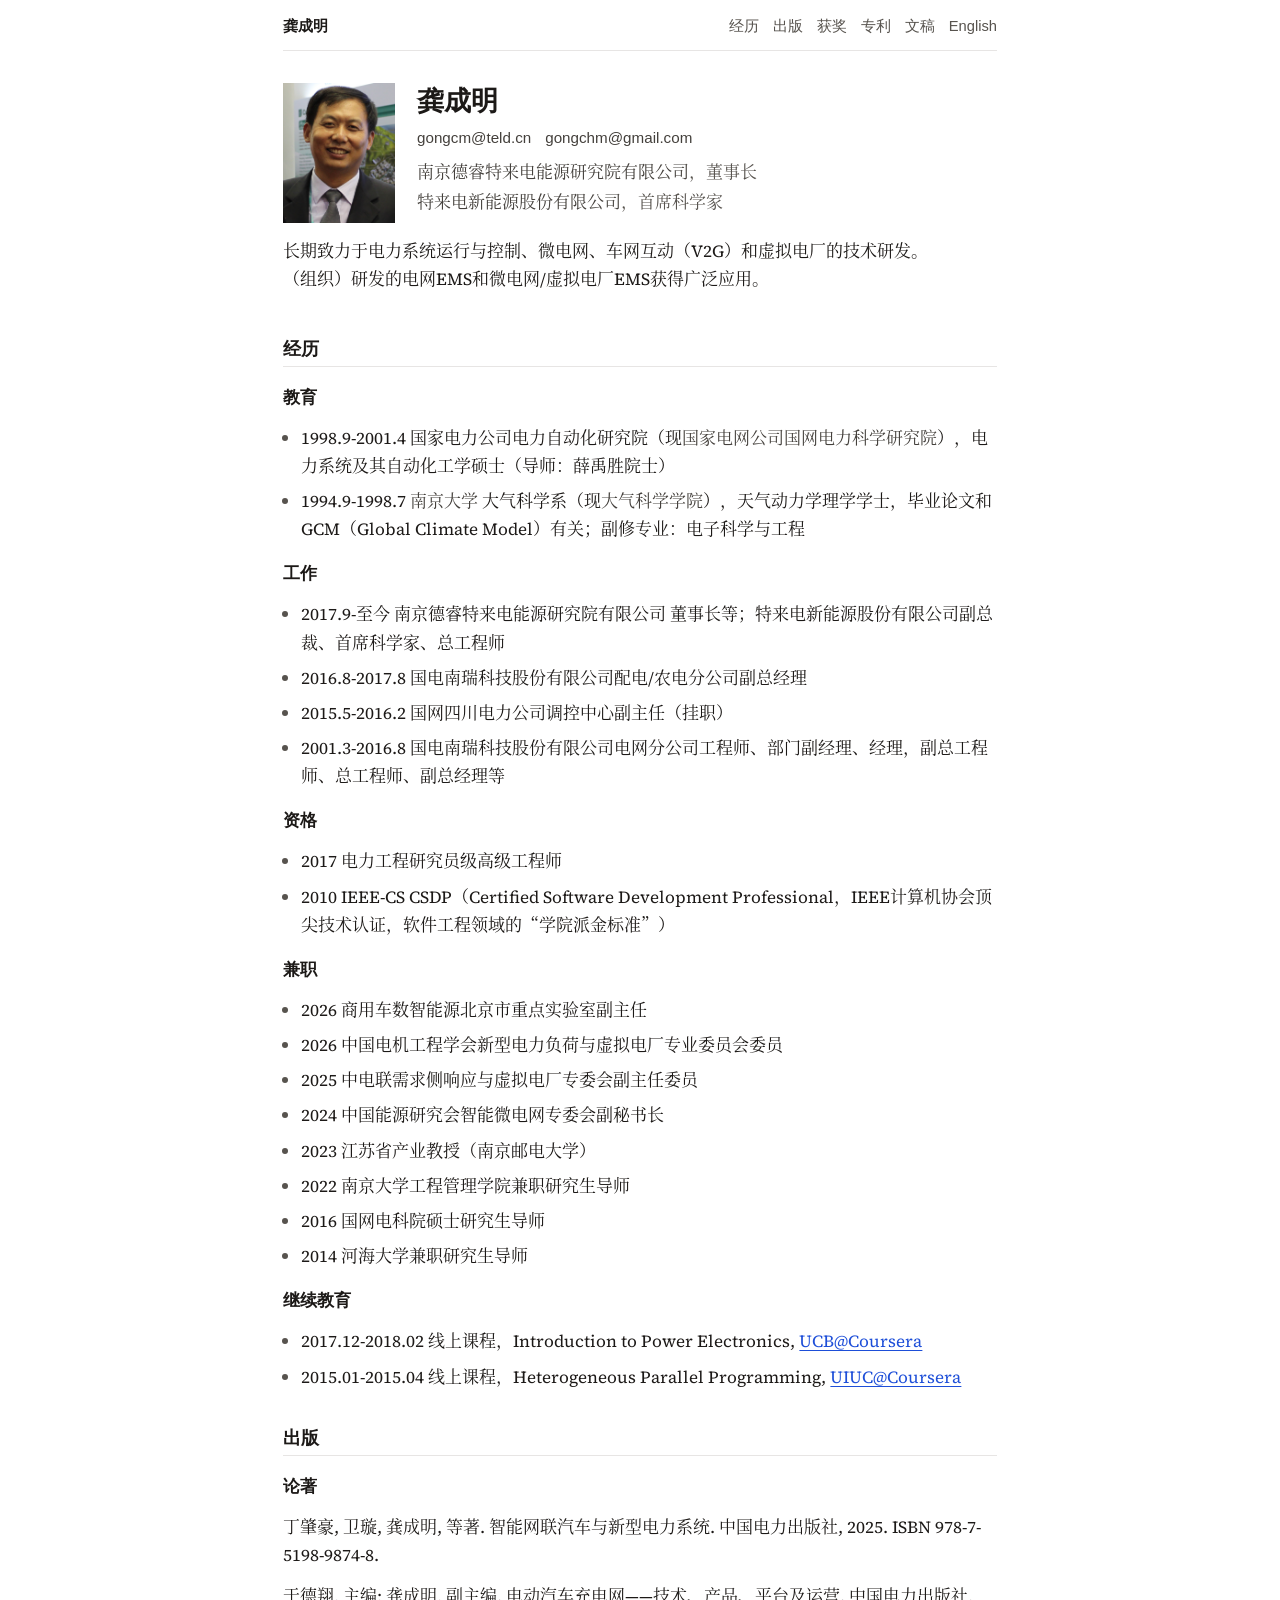
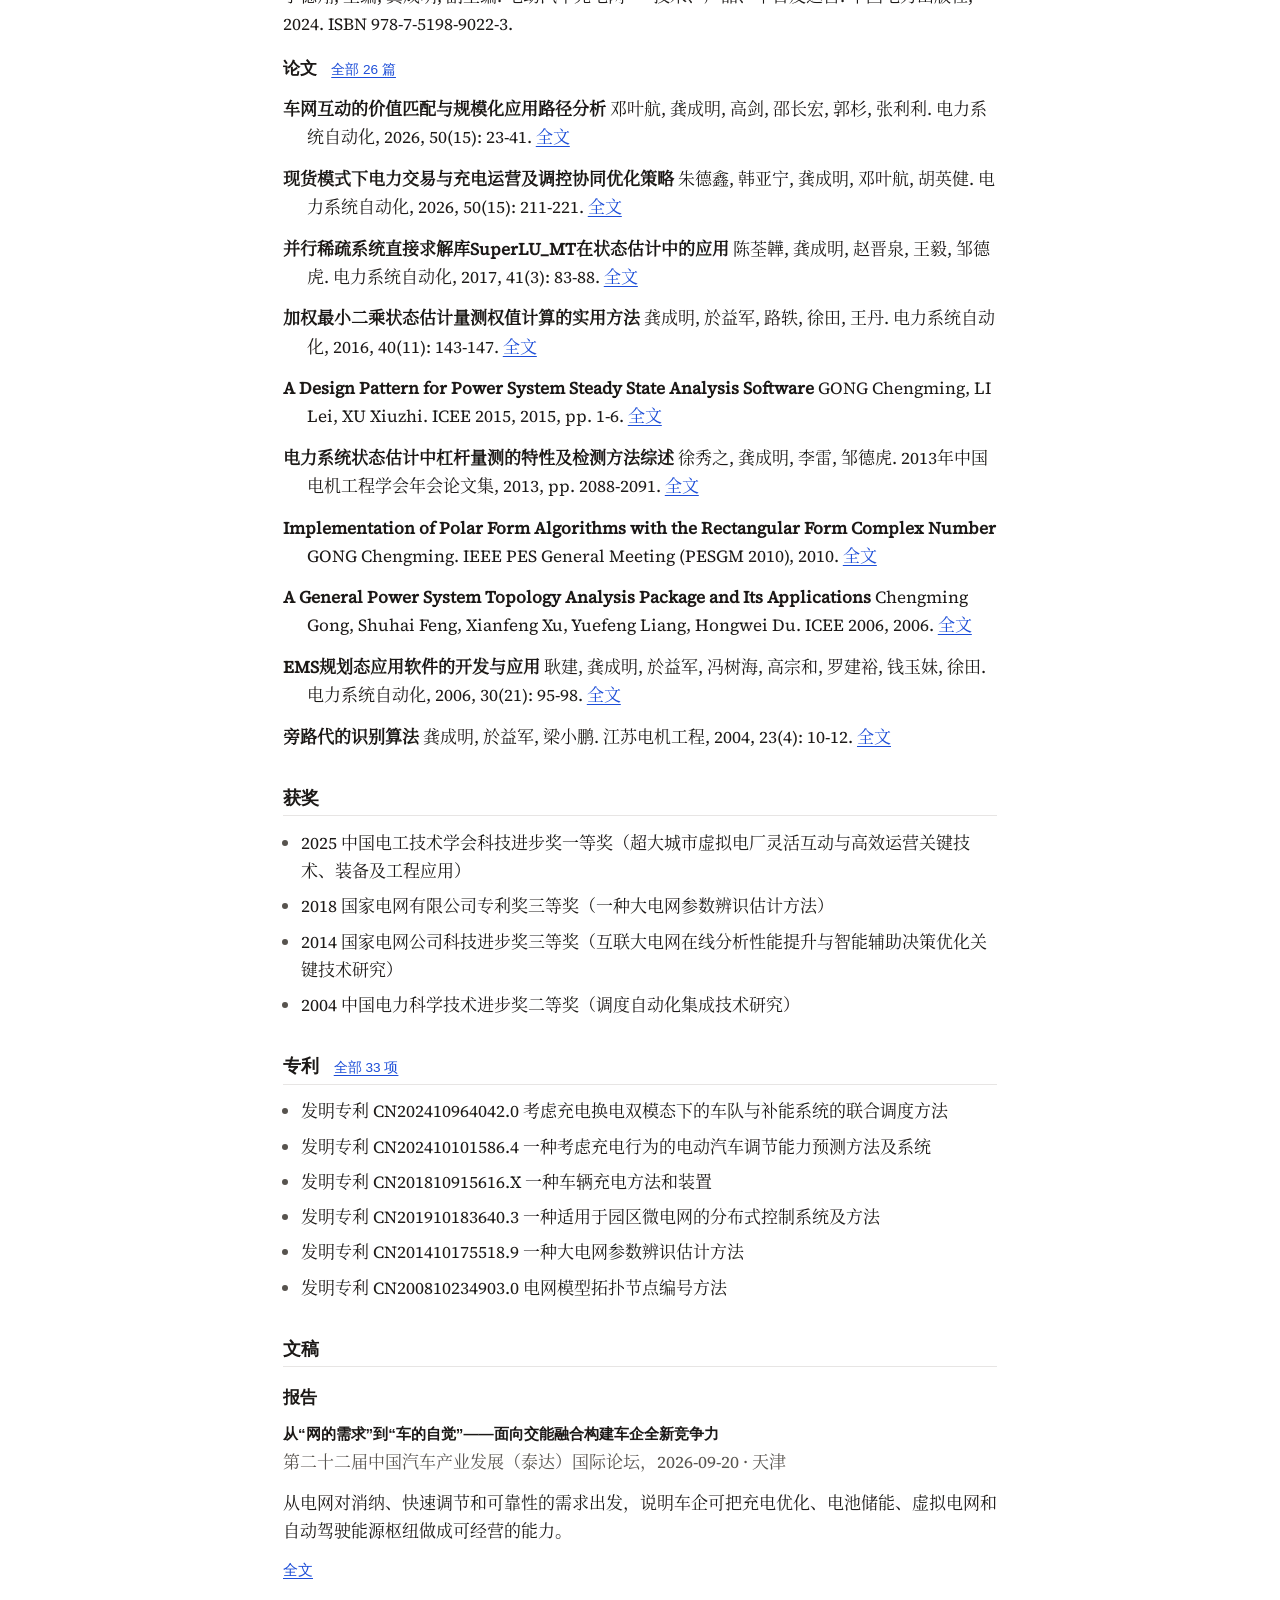
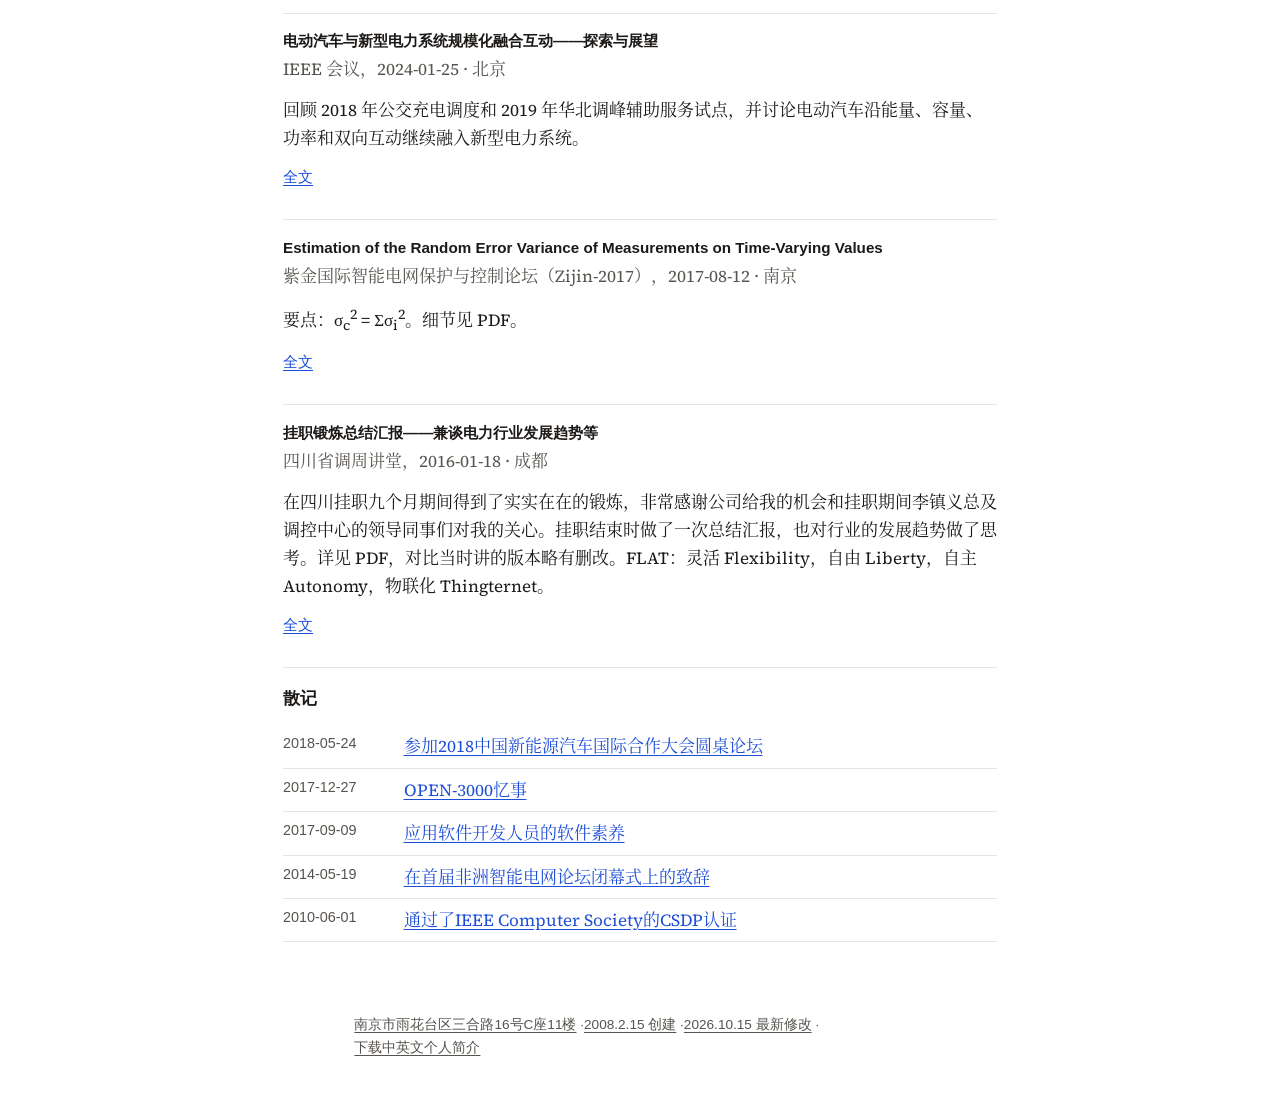
==== index.html @ 4330f2b8 "本科论文改为和 GCM 有关" ====
<!DOCTYPE html>
<html lang="zh-CN">
<head>
  <meta charset="UTF-8">
  <meta name="viewport" content="width=device-width, initial-scale=1.0">
  <title>龚成明 | 德睿特来电</title>
  <meta name="description" content="龚成明，特来电新能源股份有限公司副总裁、首席科学家、总工程师，南京德睿特来电能源研究院董事长。研究电力系统运行与控制、微电网、车网互动（V2G）和虚拟电厂。">
  <meta name="author" content="龚成明">
  <meta name="robots" content="index, follow">
  <link rel="canonical" href="https://gong.cm/">
  <link rel="alternate" hreflang="zh-CN" href="https://gong.cm/">
  <link rel="alternate" hreflang="en" href="https://gong.cm/Gong_Chengming_CV.html">
  <link rel="alternate" hreflang="x-default" href="https://gong.cm/">
  <link rel="icon" href="/favicon.svg" type="image/svg+xml">
  <meta property="og:type" content="website">
  <meta property="og:locale" content="zh_CN">
  <meta property="og:site_name" content="龚成明">
  <meta property="og:title" content="龚成明 | 德睿特来电">
  <meta property="og:description" content="龚成明，特来电新能源股份有限公司副总裁、首席科学家、总工程师，南京德睿特来电能源研究院董事长。研究电力系统运行与控制、微电网、车网互动（V2G）和虚拟电厂。">
  <meta property="og:url" content="https://gong.cm/">
  <meta property="og:image" content="https://gong.cm/pic/photo.jpg">
  <meta name="twitter:card" content="summary">
  <link rel="preload" href="/fonts/gong-song.woff2" as="font" type="font/woff2" crossorigin>
  <link rel="preload" href="/fonts/source-serif-4-regular.woff2" as="font" type="font/woff2" crossorigin>
  <link rel="stylesheet" href="/css/theme-pro.css?v=22">
<script type="application/ld+json">{"@context":"https://schema.org","@type":"Person","name":"龚成明","alternateName":"Gong Chengming","url":"https://gong.cm/","image":"https://gong.cm/pic/photo.jpg","email":"mailto:gongcm@teld.cn","jobTitle":["董事长","副总裁","首席科学家","总工程师"],"worksFor":[{"@type":"Organization","name":"南京德睿特来电能源研究院有限公司","url":"https://deri.org.cn"},{"@type":"Organization","name":"特来电新能源股份有限公司","url":"https://www.teld.cn"}],"alumniOf":[{"@type":"CollegeOrUniversity","name":"南京大学","url":"https://www.nju.edu.cn"},{"@type":"EducationalOrganization","name":"国家电网公司国网电力科学研究院"}],"knowsAbout":["电力系统运行与控制","微电网","车网互动","V2G","虚拟电厂","状态估计"],"sameAs":["https://gong.cm/Gong_Chengming_CV.html","https://github.com/gongchm","https://scholar.google.com/citations?user=jVuWb3QAAAAJ"]}</script>
</head>
<body>
<a class="skip-link" href="#main">跳转到主内容</a>
<nav class="site-nav" aria-label="章节"><a class="home" href="/">龚成明</a><a href="/#experience">经历</a><a href="/#papers">出版</a><a href="/#awards">获奖</a><a href="/#patents">专利</a><a href="/#writings">文稿</a><a href="/Gong_Chengming_CV.html">English</a></nav>
<main id="main">

<header class="profile">
  <img src="pic/photo.jpg" width="112" height="140" alt="龚成明">
  <div>
    <h1>龚成明</h1>
    <p class="emails"><a href="mailto:gongcm@teld.cn">gongcm@teld.cn</a><a href="mailto:gongchm@gmail.com">gongchm@gmail.com</a></p>
    <p class="role"><a href="https://deri.org.cn">南京德睿特来电能源研究院有限公司</a>，董事长</p>
    <p class="role"><a href="https://www.teld.cn">特来电新能源股份有限公司</a>，首席科学家</p>
  </div>
  <p class="bio">长期致力于电力系统运行与控制、微电网、车网互动（V2G）和虚拟电厂的技术研发。<br>（组织）研发的电网EMS和微电网/虚拟电厂EMS获得广泛应用。</p>
</header>
<section id="experience"><h2>经历</h2><h3>教育</h3>
<ul class="plain edu"><li>1998.9-2001.4 国家电力公司电力自动化研究院（现<a href="http://www.sgepri.sgcc.com.cn" target="_blank">国家电网公司国网电力科学研究院</a>），电力系统及其自动化工学硕士（导师：薛禹胜院士）</li><li>1994.9-1998.7 <a href="http://www.nju.edu.cn" target="_blank">南京大学</a> 大气科学系（现<a href="http://as.nju.edu.cn/" target="_blank">大气科学学院</a>），天气动力学理学学士，毕业论文和GCM（Global Climate Model）有关；副修专业：电子科学与工程</li></ul>
<h3>工作</h3>
<ul class="plain"><li>2017.9-至今 南京德睿特来电能源研究院有限公司 董事长等；特来电新能源股份有限公司副总裁、首席科学家、总工程师</li><li>2016.8-2017.8 国电南瑞科技股份有限公司配电/农电分公司副总经理</li><li>2015.5-2016.2 国网四川电力公司调控中心副主任（挂职）</li><li>2001.3-2016.8 国电南瑞科技股份有限公司电网分公司工程师、部门副经理、经理，副总工程师、总工程师、副总经理等</li></ul>
<h3>资格</h3>
<ul class="plain"><li>2017 电力工程研究员级高级工程师</li><li>2010 IEEE-CS CSDP（Certified Software Development Professional，IEEE计算机协会顶尖技术认证，软件工程领域的“学院派金标准”）</li></ul>
<h3>兼职</h3>
<ul class="plain"><li>2026 商用车数智能源北京市重点实验室副主任</li><li>2026 中国电机工程学会新型电力负荷与虚拟电厂专业委员会委员</li><li>2025 中电联需求侧响应与虚拟电厂专委会副主任委员</li><li>2024 中国能源研究会智能微电网专委会副秘书长</li><li>2023 江苏省产业教授（南京邮电大学）</li><li>2022 南京大学工程管理学院兼职研究生导师</li><li>2016 国网电科院硕士研究生导师</li><li>2014 河海大学兼职研究生导师</li></ul>
<h3>继续教育</h3>
<ul class="plain"><li>2017.12-2018.02 线上课程，Introduction to Power Electronics, <a href="https://www.coursera.org/account/accomplishments/verify/WBXLEHBRGH7K" target="_blank">UCB@Coursera</a></li><li>2015.01-2015.04 线上课程，Heterogeneous Parallel Programming, <a href="https://www.coursera.org/account/accomplishments/verify/D9H6A7TT3Y" target="_blank">UIUC@Coursera</a></li></ul>
</section>
<section id="papers"><h2>出版</h2>
<h3>论著</h3>
<p>丁肇豪, 卫璇, 龚成明, 等著. 智能网联汽车与新型电力系统. 中国电力出版社, 2025. ISBN 978-7-5198-9874-8.</p>
<p>于德翔, 主编; 龚成明, 副主编. 电动汽车充电网——技术、产品、平台及运营. 中国电力出版社, 2024. ISBN 978-7-5198-9022-3.</p>
<h3>论文 <a href="/papers.htm#papers-all">全部 26 篇</a></h3>
<ol class="bib"><li><span class="title">车网互动的价值匹配与规模化应用路径分析</span> 邓叶航, 龚成明, 高剑, 邵长宏, 郭杉, 张利利. 电力系统自动化, 2026, 50(15): 23-41. <a href="/files/aeps-20250930012.pdf">全文</a></li><li><span class="title">现货模式下电力交易与充电运营及调控协同优化策略</span> 朱德鑫, 韩亚宁, 龚成明, 邓叶航, 胡英健. 电力系统自动化, 2026, 50(15): 211-221. <a href="/files/aeps-20250904002.pdf">全文</a></li><li><span class="title">并行稀疏系统直接求解库SuperLU_MT在状态估计中的应用</span> 陈荃韡, 龚成明, 赵晋泉, 王毅, 邹德虎. 电力系统自动化, 2017, 41(3): 83-88. <a href="/files/aeps-20160607008.pdf">全文</a></li><li><span class="title">加权最小二乘状态估计量测权值计算的实用方法</span> 龚成明, 於益军, 路轶, 徐田, 王丹. 电力系统自动化, 2016, 40(11): 143-147. <a href="/files/aeps-20150615015.pdf">全文</a></li><li><span class="title">A Design Pattern for Power System Steady State Analysis Software</span> GONG Chengming, LI Lei, XU Xiuzhi. ICEE 2015, 2015, pp. 1-6. <a href="/files/ICEE2015.pdf">全文</a></li><li><span class="title">电力系统状态估计中杠杆量测的特性及检测方法综述</span> 徐秀之, 龚成明, 李雷, 邹德虎. 2013年中国电机工程学会年会论文集, 2013, pp. 2088-2091. <a href="/files/leverage-meas.pdf">全文</a></li><li><span class="title">Implementation of Polar Form Algorithms with the Rectangular Form Complex Number</span> GONG Chengming. IEEE PES General Meeting (PESGM 2010), 2010. <a href="/files/pesgm2010.pdf">全文</a></li><li><span class="title">A General Power System Topology Analysis Package and Its Applications</span> Chengming Gong, Shuhai Feng, Xianfeng Xu, Yuefeng Liang, Hongwei Du. ICEE 2006, 2006. <a href="/files/PSNTP_paper.pdf">全文</a></li><li><span class="title">EMS规划态应用软件的开发与应用</span> 耿建, 龚成明, 於益军, 冯树海, 高宗和, 罗建裕, 钱玉妹, 徐田. 电力系统自动化, 2006, 30(21): 95-98. <a href="/files/aeps-d062120.pdf">全文</a></li><li><span class="title">旁路代的识别算法</span> 龚成明, 於益军, 梁小鹏. 江苏电机工程, 2004, 23(4): 10-12. <a href="/files/bypass.pdf">全文</a></li></ol></section>
<section id="awards"><h2>获奖</h2>
<ul class="plain"><li>2025 中国电工技术学会科技进步奖一等奖（超大城市虚拟电厂灵活互动与高效运营关键技术、装备及工程应用）</li><li>2018 国家电网有限公司专利奖三等奖（一种大电网参数辨识估计方法）</li><li>2014 国家电网公司科技进步奖三等奖（互联大电网在线分析性能提升与智能辅助决策优化关键技术研究）</li><li>2004 中国电力科学技术进步奖二等奖（调度自动化集成技术研究）</li></ul>
</section>
<section id="patents"><h2>专利 <a href="/patents.htm">全部 33 项</a></h2>
<ul class="plain"><li>发明专利 CN202410964042.0 考虑充电换电双模态下的车队与补能系统的联合调度方法</li><li>发明专利 CN202410101586.4 一种考虑充电行为的电动汽车调节能力预测方法及系统</li><li>发明专利 CN201810915616.X 一种车辆充电方法和装置</li><li>发明专利 CN201910183640.3 一种适用于园区微电网的分布式控制系统及方法</li><li>发明专利 CN201410175518.9 一种大电网参数辨识估计方法</li><li>发明专利 CN200810234903.0 电网模型拓扑节点编号方法</li></ul>
</section>
<section id="writings"><h2>文稿</h2>
<h3 id="talks">报告</h3>
<article class="entry">
  <h4>从“网的需求”到“车的自觉”——面向交能融合构建车企全新竞争力</h4>
  <p class="meta">第二十二届中国汽车产业发展（泰达）国际论坛，<time datetime="2026-09-20">2026-09-20</time> · 天津</p>
  <p>从电网对消纳、快速调节和可靠性的需求出发，说明车企可把充电优化、电池储能、虚拟电网和自动驾驶能源枢纽做成可经营的能力。</p>
  <p class="more"><a href="/files/teda-2026.pdf">全文</a></p>
</article>
<article class="entry">
  <h4>电动汽车与新型电力系统规模化融合互动——探索与展望</h4>
  <p class="meta">IEEE 会议，<time datetime="2024-01-25">2024-01-25</time> · 北京</p>
  <p>回顾 2018 年公交充电调度和 2019 年华北调峰辅助服务试点，并讨论电动汽车沿能量、容量、功率和双向互动继续融入新型电力系统。</p>
  <p class="more"><a href="/files/ev-grid-2024.pdf">全文</a></p>
</article>
<article class="entry">
  <h4>Estimation of the Random Error Variance of Measurements on Time-Varying Values</h4>
  <p class="meta">紫金国际智能电网保护与控制论坛（Zijin-2017），<time datetime="2017-08-12">2017-08-12</time> · 南京</p>
  <p>要点：σ<sub>c</sub><sup>2</sup> = Σσ<sub>i</sub><sup>2</sup>。细节见 PDF。</p>
  <p class="more"><a href="/files/zijin2017.pdf">全文</a></p>
</article>
<article class="entry">
  <h4>挂职锻炼总结汇报——兼谈电力行业发展趋势等</h4>
  <p class="meta">四川省调周讲堂，<time datetime="2016-01-18">2016-01-18</time> · 成都</p>
  <p>在四川挂职九个月期间得到了实实在在的锻炼，非常感谢公司给我的机会和挂职期间李镇义总及调控中心的领导同事们对我的关心。挂职结束时做了一次总结汇报，也对行业的发展趋势做了思考。详见 PDF，对比当时讲的版本略有删改。FLAT：灵活 Flexibility，自由 Liberty，自主 Autonomy，物联化 Thingternet。</p>
  <p class="more"><a href="/files/flat.pdf">全文</a></p>
</article>
<h3 id="posts">散记</h3>
<ul class="catalog"><li><time datetime="2018-05-24">2018-05-24</time><a href="posts/nevcc-2018.htm">参加2018中国新能源汽车国际合作大会圆桌论坛</a></li><li><time datetime="2017-12-27">2017-12-27</time><a href="posts/open-3000-memories.htm">OPEN-3000忆事</a></li><li><time datetime="2017-09-09">2017-09-09</time><a href="posts/software-ability.htm">应用软件开发人员的软件素养</a></li><li><time datetime="2014-05-19">2014-05-19</time><a href="posts/cote-divoire.htm">在首届非洲智能电网论坛闭幕式上的致辞</a></li><li><time datetime="2010-06-01">2010-06-01</time><a href="posts/csdp.htm">通过了IEEE Computer Society的CSDP认证</a></li></ul></section>

</main>
<footer>
  <p><span class="chunk"><a href="https://map.baidu.com/search?query=%E5%8D%97%E4%BA%AC%E5%B8%82%E9%9B%A8%E8%8A%B1%E5%8F%B0%E5%8C%BA%E4%B8%89%E5%90%88%E8%B7%AF16%E5%8F%B7C%E5%BA%A711%E6%A5%BC">南京市雨花台区三合路16号C座11楼</a></span><span class="chunk"><a href="https://github.com/gongchm/chemmy.name/commits/master">2008.2.15 创建</a></span><span class="chunk"><a href="https://github.com/gongchm/gong.cm/commits/main">2026.10.15 最新修改</a></span><span class="chunk"><a href="/files/gong-chengming-bio.pdf">下载中英文个人简介</a></span></p>
</footer>
</body>
</html>
---- css/theme-pro.css ----
@font-face {
  font-family: "Source Serif 4";
  font-style: normal;
  font-weight: 400;
  font-display: swap;
  src: url("/fonts/source-serif-4-regular.woff2") format("woff2");
  unicode-range: U+0000-00FF, U+0131, U+0152-0153, U+02BB-02BC, U+02C6, U+02DA, U+02DC, U+0304, U+0308, U+0329, U+2000-201B, U+201E-206F, U+20AC, U+2122, U+2191, U+2193, U+2212, U+2215, U+FEFF, U+FFFD;
}
@font-face {
  font-family: "Source Serif 4";
  font-style: italic;
  font-weight: 400;
  font-display: swap;
  src: url("/fonts/source-serif-4-italic.woff2") format("woff2");
  unicode-range: U+0000-00FF, U+0131, U+0152-0153, U+02BB-02BC, U+02C6, U+02DA, U+02DC, U+0304, U+0308, U+0329, U+2000-201B, U+201E-206F, U+20AC, U+2122, U+2191, U+2193, U+2212, U+2215, U+FEFF, U+FFFD;
}
@font-face {
  font-family: "Gong Song";
  font-style: normal;
  font-weight: 400;
  font-display: swap;
  src: url("/fonts/gong-song.woff2") format("woff2");
  unicode-range: U+2013-2014, U+2018-2019, U+201C-201D, U+2026, U+3001-3002, U+300A-300D, U+4E00-4E01, U+4E03, U+4E07-4E0B, U+4E0D-4E0E, U+4E11, U+4E13-4E14, U+4E16, U+4E18-4E1D, U+4E22, U+4E24-4E25, U+4E27, U+4E2A-4E2B, U+4E2D, U+4E30, U+4E32, U+4E34, U+4E38-4E3B, U+4E3D-4E3E, U+4E43, U+4E45, U+4E48-4E49, U+4E4B-4E50, U+4E52-4E54, U+4E56, U+4E58-4E59, U+4E5D-4E61, U+4E66, U+4E70-4E71, U+4E73, U+4E7E, U+4E86, U+4E88-4E89, U+4E8B-4E8C, U+4E8E-4E8F, U+4E91-4E92, U+4E94-4E95, U+4E9A-4E9B, U+4EA1-4EA2, U+4EA4-4EA9, U+4EAB-4EAE, U+4EB2, U+4EBA, U+4EBF-4EC1, U+4EC5-4EC7, U+4ECA-4ECB, U+4ECD-4ECE, U+4ED1, U+4ED3-4ED9, U+4EDF, U+4EE3-4EE5, U+4EEA, U+4EEC, U+4EF0, U+4EF2, U+4EF6-4EF7, U+4EFB, U+4EFD, U+4EFF, U+4F01, U+4F0A, U+4F0D-4F11, U+4F17-4F1A, U+4F1E-4F20, U+4F24, U+4F26, U+4F2A, U+4F2F-4F30, U+4F34, U+4F36, U+4F38, U+4F3A, U+4F3C, U+4F43, U+4F46, U+4F4D-4F51, U+4F53, U+4F55, U+4F59, U+4F5B-4F5C, U+4F60, U+4F63, U+4F69, U+4F6C, U+4F6F-4F70, U+4F73, U+4F7F, U+4F84, U+4F88, U+4F8B, U+4F8D, U+4F97, U+4F9B, U+4F9D, U+4FA0, U+4FA3, U+4FA5-4FA9, U+4FAE-4FAF, U+4FB5, U+4FBF, U+4FC3-4FC4, U+4FCA, U+4FCF-4FD0, U+4FD7-4FD8, U+4FDD-4FDE, U+4FE1, U+4FE9, U+4FED-4FEF, U+4FF1, U+4FFA, U+500D, U+5012, U+5014, U+5018-501A, U+501F, U+5021, U+5026, U+502A, U+503A, U+503C, U+503E, U+5047, U+504F, U+505A, U+505C, U+5065, U+5076-5077, U+507F-5080, U+5085, U+5088, U+508D, U+50A3, U+50A8, U+50AC, U+50B2, U+50BB, U+50CF, U+50DA, U+50E7, U+50F3, U+50F5, U+50FB, U+5112, U+5121, U+513F, U+5141, U+5143-5146, U+5148-5149, U+514B, U+514D, U+5151, U+5154, U+515A, U+515C, U+5162, U+5165, U+5168, U+516B-516D, U+5170-5171, U+5173-5179, U+517B-517D, U+5180, U+5185, U+5188-5189, U+518C-518D, U+5192, U+5195, U+5197, U+5199, U+519B-519C, U+51A0, U+51A4, U+51AC, U+51AF-51B0, U+51B2-51B3, U+51B5-51B7, U+51BB, U+51C0, U+51C4, U+51C6, U+51C9, U+51CB-51CC, U+51CF, U+51D1, U+51DB, U+51DD, U+51E0-51E1, U+51E4, U+51ED, U+51EF-51F0, U+51F3, U+51F6, U+51F8-51FB, U+51FD, U+51FF-5201, U+5203, U+5206-5207, U+520A, U+5211-5212, U+5217-521B, U+521D, U+5220, U+5224, U+5228-5229, U+522B, U+522E, U+5230, U+5236-523B, U+523D, U+5241-5243, U+524A, U+524D, U+5250-5251, U+5254, U+5256, U+5265, U+5267, U+5269-526A, U+526F, U+5272, U+527F, U+5288, U+529B, U+529D-52A1, U+52A3, U+52A8-52AB, U+52B1-52B3, U+52BF, U+52C3, U+52C7, U+52C9, U+52CB, U+52D2, U+52D8, U+52DF, U+52E4, U+52FA, U+52FE-5300, U+5305-5306, U+5308, U+5316-5317, U+5319, U+531D, U+5320-5321, U+5323, U+532A, U+5339-533B, U+533F, U+5341, U+5343, U+5347-534A, U+534E-534F, U+5351-5353, U+5355-5357, U+535A, U+535C, U+535E, U+5360-5362, U+5364, U+5367, U+536B, U+536F-5371, U+5373-5375, U+5377-5378, U+537F, U+5382, U+5384-5386, U+5389, U+538B-538C, U+5395, U+5398, U+539A, U+539F, U+53A2, U+53A6, U+53A8-53A9, U+53BB, U+53BF, U+53C1-53C2, U+53C8-53CD, U+53D1, U+53D4, U+53D6-53D9, U+53DB, U+53E0, U+53E3-53E6, U+53EA-53F0, U+53F2-53F3, U+53F6-53F9, U+53FC, U+5401, U+5403-5404, U+5408-540A, U+540C-5411, U+5413, U+5415, U+5417, U+541B, U+541D-5420, U+5426-5429, U+542B-542F, U+5431, U+5434-5435, U+5438-5439, U+543B-543C, U+543E, U+5440, U+5446, U+5448, U+544A, U+5450, U+5455, U+5458, U+545B-545C, U+5462, U+5468, U+5473, U+5475, U+5478, U+547B-547D, U+5480, U+5486, U+548B-548C, U+548E-5490, U+5492, U+5495-5496, U+5499, U+54A8, U+54AC, U+54AF, U+54B1, U+54B3, U+54B8, U+54BD, U+54C0-54C1, U+54C4, U+54C6-54C9, U+54CD-54CE, U+54D1, U+54D7, U+54DF, U+54E5-54E6, U+54E8-54EA, U+54ED-54EE, U+54F2, U+54FA, U+54FC, U+5501, U+5506-5507, U+5509, U+5510, U+5524, U+552C, U+552E-552F, U+5531, U+553E, U+5543-5544, U+5546, U+554A, U+5561, U+5564-5566, U+556A, U+556E, U+5578, U+557C, U+5580, U+5582, U+5584, U+5587, U+5589-558A, U+5598, U+559C-559D, U+55A7, U+55B3, U+55B7, U+55BB, U+55C5, U+55D3, U+55DC, U+55E1, U+55E3, U+55FD, U+5609, U+560E, U+5618, U+561B, U+5631-5632, U+5634, U+5636, U+563B, U+563F, U+564E, U+5668, U+566A, U+566C, U+5676, U+568E-568F, U+56A3, U+56B7, U+56BC, U+56CA, U+56DA-56DB, U+56DE, U+56E0, U+56E2, U+56E4, U+56ED, U+56F0-56F1, U+56F4, U+56FA, U+56FD-56FE, U+5703, U+5706, U+5708, U+571F, U+5723, U+5728, U+572D, U+5730, U+573A, U+573E, U+5740, U+5747, U+574A, U+574D-5751, U+5757, U+575A-575B, U+575D-5761, U+5764, U+5766, U+576A, U+576F, U+5777, U+5782-5784, U+578B, U+5792, U+579B, U+57A2-57A3, U+57A6, U+57AB, U+57AE, U+57C2-57C3, U+57CB, U+57CE, U+57D4, U+57DF-57E0, U+57F9-57FA, U+5802-5803, U+5806, U+5811, U+5815, U+5821, U+5824, U+582A, U+5830, U+5835, U+584C, U+5851, U+5854, U+5858, U+585E, U+586B, U+5883, U+5885, U+5892-5893, U+5899, U+589E-589F, U+58A8-58A9, U+58C1, U+58D5, U+58E4, U+58EB-58EC, U+58EE, U+58F0, U+58F3, U+58F6, U+58F9, U+5904, U+5907, U+590D, U+590F, U+5915-5916, U+591A, U+591C, U+591F, U+5927, U+5929-592B, U+592E-592F, U+5931, U+5934, U+5937-593A, U+5944, U+5947-5949, U+594B, U+594E-594F, U+5951, U+5954, U+5956-5957, U+5960, U+5962, U+5965, U+5973-5974, U+5976, U+5978-5979, U+597D, U+5982, U+5984, U+5986-5988, U+598A, U+5992-5993, U+5996, U+5999, U+59A5, U+59A8, U+59AE, U+59B9, U+59BB, U+59C6, U+59CB, U+59D0-59D1, U+59D3-59D4, U+59DA, U+59DC, U+59E5, U+59E8, U+59EC, U+59FB, U+59FF, U+5A01, U+5A03-5A04, U+5A07, U+5A18, U+5A1C, U+5A1F-5A20, U+5A25, U+5A29, U+5A31, U+5A36, U+5A46, U+5A49, U+5A5A, U+5A6A, U+5A74, U+5A76-5A77, U+5A7F, U+5A92, U+5A9A-5A9B, U+5AB3, U+5AC1-5AC2, U+5AC9, U+5ACC, U+5AD2, U+5AE1, U+5AE9, U+5B50, U+5B54-5B55, U+5B57-5B59, U+5B5C-5B5D, U+5B5F, U+5B63-5B64, U+5B66, U+5B69-5B6A, U+5B70, U+5B75, U+5B7A, U+5B7D, U+5B81, U+5B83, U+5B85, U+5B87-5B89, U+5B8B-5B8C, U+5B8F, U+5B97-5B9E, U+5BA0-5BA4, U+5BA6, U+5BAA-5BAB, U+5BB0, U+5BB3-5BB6, U+5BB9, U+5BBD-5BBF, U+5BC2, U+5BC4-5BC7, U+5BCC, U+5BD0, U+5BD2-5BD3, U+5BDD-5BDF, U+5BE1, U+5BE5, U+5BE8, U+5BF8-5BFC, U+5BFF, U+5C01, U+5C04, U+5C06, U+5C09-5C0A, U+5C0F, U+5C11, U+5C14, U+5C16, U+5C18, U+5C1A, U+5C1D, U+5C24, U+5C27, U+5C31, U+5C38-5C3A, U+5C3C-5C42, U+5C45, U+5C48-5C4B, U+5C4E-5C4F, U+5C51, U+5C55, U+5C5E, U+5C60-5C61, U+5C65, U+5C6F, U+5C71, U+5C79, U+5C7F, U+5C81-5C82, U+5C94, U+5C97, U+5C9B, U+5CA9, U+5CAD, U+5CB3, U+5CB8, U+5CBF, U+5CD9, U+5CE1, U+5CE6, U+5CE8, U+5CEA, U+5CED, U+5CF0, U+5CFB, U+5D07, U+5D0E, U+5D14, U+5D16, U+5D29, U+5D2D, U+5D4C, U+5DCD, U+5DDD-5DDE, U+5DE1-5DE2, U+5DE5-5DE9, U+5DEB, U+5DEE, U+5DF1-5DF4, U+5DF7, U+5DFE, U+5E01-5E03, U+5E05-5E06, U+5E08, U+5E0C, U+5E10, U+5E15-5E16, U+5E18, U+5E1A-5E1D, U+5E26-5E27, U+5E2D-5E2E, U+5E38, U+5E3D, U+5E42, U+5E45, U+5E4C, U+5E55, U+5E62, U+5E72-5E74, U+5E76, U+5E78, U+5E7A-5E7D, U+5E7F, U+5E84, U+5E86-5E87, U+5E8A, U+5E8F-5E90, U+5E93-5E95, U+5E97, U+5E99-5E9A, U+5E9C, U+5E9E-5E9F, U+5EA6-5EA7, U+5EAD, U+5EB6-5EB8, U+5EC9-5ECA, U+5ED3, U+5ED6, U+5EF6-5EF7, U+5EFA, U+5F00, U+5F02-5F04, U+5F0A, U+5F0F, U+5F13, U+5F15, U+5F17-5F18, U+5F1B, U+5F1F-5F20, U+5F25-5F27, U+5F2F, U+5F31, U+5F39-5F3A, U+5F52-5F53, U+5F55, U+5F5D, U+5F62, U+5F64, U+5F66, U+5F69-5F6A, U+5F6C-5F6D, U+5F70-5F71, U+5F79, U+5F7B-5F7C, U+5F80-5F81, U+5F84-5F85, U+5F88, U+5F8A-5F8B, U+5F90, U+5F92, U+5F97-5F98, U+5FA1, U+5FAA, U+5FAE, U+5FB7, U+5FBD, U+5FC3, U+5FC5-5FC6, U+5FCC-5FCD, U+5FD7-5FD9, U+5FE0, U+5FE7, U+5FEB, U+5FF1, U+5FF5, U+5FFB, U+5FFD, U+5FFF-6002, U+600E, U+6012, U+6014-6016, U+601C-601D, U+6020, U+6025, U+6027-6028, U+602A, U+602F, U+603B, U+6043, U+604B, U+604D, U+6050, U+6052, U+6055, U+6062, U+6064, U+6068-6069, U+606B-606D, U+606F-6070, U+6073, U+6076, U+607C, U+607F, U+6084, U+6089, U+608D, U+6094, U+609F-60A0, U+60A3, U+60A6, U+60A8, U+60AC, U+60AF, U+60B2, U+60B8, U+60BC, U+60C5, U+60CA-60CB, U+60D1, U+60D5, U+60DC, U+60DF-60E0, U+60E6-60E9, U+60EB, U+60ED-60F0, U+60F3, U+60F6, U+60F9-60FA, U+6101, U+6108-6109, U+610F, U+611A, U+611F, U+6124, U+6127, U+613F, U+6148, U+614C, U+614E, U+6151, U+6155, U+6162, U+6167-6168, U+6170, U+6177, U+618B, U+618E, U+61A8, U+61BE, U+61C2, U+61C8, U+61CA, U+61D2, U+61E6, U+6208, U+620A, U+620C-6212, U+6216, U+6218, U+621A, U+622A, U+622E, U+6233-6234, U+6237, U+623F-6241, U+6247, U+624B, U+624D-624E, U+6251-6254, U+6258, U+625B, U+6263, U+6266-6267, U+6269, U+626B-6270, U+6273, U+6276, U+6279, U+627C, U+627E-6280, U+6284, U+6289-628A, U+6291-6293, U+6295-6298, U+629A-629B, U+62A0-62A2, U+62A4-62A5, U+62A8, U+62AB-62AC, U+62B1, U+62B5, U+62B9, U+62BC-62BD, U+62BF, U+62C2, U+62C4-62C9, U+62CC-62CE, U+62D0, U+62D2-62D4, U+62D6, U+62D8-62D9, U+62DB-62DC, U+62DF, U+62E2-62E3, U+62E5-62E9, U+62EC-62ED, U+62EF, U+62F1, U+62F3-62F4, U+62F7, U+62FC-62FF, U+6301-6302, U+6307, U+6309, U+630E, U+6311, U+6316, U+631A-631B, U+631D-6321, U+6323-6325, U+6328, U+632A-632B, U+632F, U+633A, U+633D, U+6342, U+6345-6346, U+6349, U+634C-6350, U+6355, U+635E-635F, U+6361-6363, U+6367, U+636E, U+6376-6377, U+637B, U+6380, U+6382, U+6387-6389, U+638C, U+638F-6390, U+6392, U+6396, U+6398, U+63A0, U+63A2-63A3, U+63A5, U+63A7-63AA, U+63B3, U+63B7-63B8, U+63BA, U+63C9, U+63CD, U+63CF-63D0, U+63D2, U+63D6, U+63E1, U+63E3, U+63E9-63EA, U+63ED, U+63F4, U+63FD, U+6400-6402, U+6405, U+640F-6410, U+6413-6414, U+641C, U+641E, U+642A, U+642C-642D, U+643A, U+643D, U+6444, U+6446-6448, U+644A, U+6454, U+6458, U+6467, U+6469, U+6478-6479, U+6482, U+6485, U+6487, U+6491-6492, U+6495, U+649E, U+64A4, U+64A9, U+64AC-64AE, U+64B0, U+64B5, U+64BC, U+64C2, U+64C5, U+64CD-64CE, U+64D2, U+64DE, U+64E6, U+6500, U+6512, U+6518, U+652B, U+652F, U+6536, U+6539, U+653B, U+653E-653F, U+6545, U+6548, U+654C, U+654F, U+6551, U+6556, U+6559, U+655B, U+655D-655E, U+6562-6563, U+6566, U+656C, U+6570, U+6572, U+6574, U+6577, U+6587, U+658B-658C, U+6591, U+6597, U+6599, U+659C, U+659F, U+65A1, U+65A4-65A5, U+65A7, U+65A9, U+65AD, U+65AF-65B0, U+65B9, U+65BC-65BD, U+65C1, U+65C5, U+65CB, U+65CF, U+65D7, U+65E0, U+65E2, U+65E5-65E9, U+65EC-65ED, U+65F1, U+65F6-65F7, U+65FA-65FB, U+6602, U+6606, U+660C, U+660E-660F, U+6613-6614, U+661F-6620, U+6625, U+6627-6628, U+662D, U+662F, U+6631, U+663C, U+663E, U+6643, U+664B-664C, U+6652-6653, U+6655, U+665A, U+6664, U+6666, U+6668, U+666E-6670, U+6674, U+6676, U+667A, U+667E, U+6682, U+6687, U+6691, U+6696-6697, U+66AE, U+66B4, U+66D9, U+66DD, U+66F0, U+66F2-66F4, U+66F9, U+66FC, U+66FE-6700, U+6708-6709, U+670B, U+670D, U+6714, U+6717, U+671B, U+671D, U+671F, U+6728, U+672A-672D, U+672F, U+6731, U+6734-6735, U+673A, U+673D, U+6740, U+6742-6743, U+6746, U+6749, U+674E-6751, U+6756, U+675C, U+675F-6761, U+6765, U+6768, U+676D, U+676F-6770, U+677E-677F, U+6781, U+6784, U+6789, U+6790, U+6795, U+6797, U+679A, U+679C-679D, U+67A2-67A3, U+67AA-67AB, U+67AF, U+67B6-67B7, U+67C4, U+67CF-67D4, U+67DC, U+67DE, U+67E0, U+67E5, U+67EC, U+67EF, U+67F1, U+67F3-67F4, U+67FF, U+6805, U+6807-6808, U+680B, U+680F, U+6811, U+6813, U+6816-6817, U+6821, U+6829-682A, U+6837-6839, U+683C-683D, U+6842-6843, U+6845-6846, U+6848, U+684C, U+6850-6851, U+6853-6854, U+6863, U+6865, U+6868-6869, U+6876, U+6881, U+6885-6886, U+6893, U+6897, U+68A2, U+68A6-68A8, U+68AD, U+68AF-68B0, U+68B3, U+68C0, U+68C9, U+68CB, U+68CD, U+68D2, U+68D5, U+68D8, U+68DA, U+68E0, U+68EE, U+68F1, U+68F5, U+68FA, U+6905, U+690D-690E, U+6912, U+692D, U+6930, U+693D, U+693F, U+6954, U+695A, U+695E, U+6977, U+697C, U+6982, U+6986, U+6994, U+699C, U+69A8, U+69B4, U+69B7, U+69D0, U+69DB, U+69FD, U+6A0A, U+6A1F, U+6A21, U+6A2A, U+6A31, U+6A47, U+6A59, U+6A61, U+6A71, U+6A80, U+6A84, U+6AAC, U+6B20-6B23, U+6B27, U+6B32, U+6B3A, U+6B3E, U+6B47, U+6B49, U+6B4C, U+6B62-6B67, U+6B6A, U+6B79, U+6B7B-6B7C, U+6B83, U+6B86, U+6B89-6B8B, U+6B96, U+6BB4-6BB5, U+6BB7, U+6BBF, U+6BC1, U+6BC5, U+6BCB, U+6BCD, U+6BCF, U+6BD2, U+6BD4-6BD7, U+6BD9, U+6BDB, U+6BE1, U+6BEB, U+6BEF, U+6C0F, U+6C11, U+6C13-6C14, U+6C16, U+6C1B, U+6C1F, U+6C22, U+6C26-6C28, U+6C2E-6C30, U+6C34, U+6C38, U+6C40-6C42, U+6C47, U+6C49, U+6C50, U+6C55, U+6C57, U+6C5B, U+6C5D-6C61, U+6C64, U+6C6A, U+6C70, U+6C72, U+6C79, U+6C7D-6C7E, U+6C81-6C83, U+6C88-6C89, U+6C8F, U+6C99, U+6C9B, U+6C9F, U+6CA1, U+6CA4-6CA7, U+6CAA-6CAB, U+6CAE, U+6CB3, U+6CB8-6CB9, U+6CBB-6CBF, U+6CC4-6CC5, U+6CC9-6CCA, U+6CCC, U+6CD5, U+6CDB, U+6CDE, U+6CE1-6CE3, U+6CE5, U+6CE8, U+6CEA, U+6CF0, U+6CF3, U+6CF5, U+6CFB-6CFD, U+6D01, U+6D0B, U+6D12, U+6D17, U+6D1B, U+6D1E, U+6D25, U+6D2A, U+6D31-6D32, U+6D3B-6D3E, U+6D41, U+6D45-6D47, U+6D4A-6D4B, U+6D4E, U+6D51, U+6D53, U+6D59-6D5A, U+6D66, U+6D69-6D6A, U+6D6E, U+6D74, U+6D77-6D78, U+6D82, U+6D85, U+6D88-6D89, U+6D8C, U+6D8E, U+6D95, U+6D9B, U+6D9D, U+6D9F, U+6DA1, U+6DA3-6DA4, U+6DA6-6DAA, U+6DAF, U+6DB2, U+6DB5, U+6DB8, U+6DC0, U+6DC4, U+6DC6, U+6DCB-6DCC, U+6DD1, U+6DD6, U+6DD8, U+6DE1, U+6DE4, U+6DEB-6DEC, U+6DEE, U+6DF1, U+6DF3, U+6DF7, U+6DF9, U+6DFB, U+6E05, U+6E0A, U+6E0D, U+6E10, U+6E14, U+6E17, U+6E1D, U+6E20-6E21, U+6E23-6E24, U+6E29, U+6E2D, U+6E2F, U+6E34, U+6E38, U+6E3A, U+6E43, U+6E4D, U+6E56, U+6E58, U+6E5B, U+6E7E-6E7F, U+6E83, U+6E85, U+6E89, U+6E90, U+6E9C, U+6EA2, U+6EAA, U+6EAF, U+6EB6, U+6EBA, U+6EC1, U+6EC7, U+6ECB, U+6ED1, U+6ED3-6ED5, U+6EDA, U+6EDE, U+6EE1, U+6EE4-6EE6, U+6EE8-6EE9, U+6EF4, U+6F02, U+6F06, U+6F0F, U+6F13-6F14, U+6F20, U+6F2B, U+6F31, U+6F33, U+6F3E, U+6F4D, U+6F58, U+6F5C, U+6F5E, U+6F66, U+6F6D-6F6E, U+6F84, U+6F88, U+6F8E, U+6F9C, U+6FA1, U+6FB3, U+6FC0, U+6FD2, U+7011, U+704C, U+706B, U+706D, U+706F-7070, U+7075-7076, U+7078, U+707C, U+707E-707F, U+7089-708A, U+708E, U+7092, U+7094-7095, U+7099, U+70AC-70AF, U+70B3, U+70B8-70B9, U+70BC-70BD, U+70C1-70C3, U+70C8, U+70D8-70D9, U+70DB, U+70DF, U+70E4, U+70E6-70E9, U+70EB-70ED, U+70EF, U+70F7, U+70F9, U+70FD, U+7109-710A, U+7115, U+7119-711A, U+7126, U+7130-7131, U+7136, U+714C, U+714E, U+715C, U+715E, U+7164, U+7167, U+716E, U+717D, U+7184, U+718A, U+718F, U+7194, U+7199, U+719F-71A0, U+71AC, U+71C3, U+71CE, U+71D5, U+71E5, U+7206, U+722A, U+722C, U+7231, U+7235-7239, U+723D, U+7247-7248, U+724C, U+7259, U+725B, U+725F, U+7261-7262, U+7267, U+7269, U+7272, U+7275, U+7279-727A, U+7280-7281, U+728A, U+72AC, U+72AF, U+72B6, U+72B9, U+72C2, U+72C4, U+72C8, U+72D0, U+72D7, U+72D9, U+72DE, U+72E0-72E1, U+72EC-72EE, U+72F0-72F1, U+72F8, U+72FC, U+730E, U+7316, U+731B-731C, U+7329-732B, U+732E, U+7334, U+733E-733F, U+736D, U+7384, U+7387, U+7389, U+738B, U+7396, U+739B, U+73A9, U+73AB, U+73AF-73B0, U+73B2, U+73BB, U+73C2, U+73CA, U+73CD, U+73D0, U+73E0, U+73E9, U+73ED, U+7403, U+7405-7406, U+7409, U+7410, U+7422, U+7433-7436, U+743C, U+745A, U+745E-745F, U+7470, U+7476, U+7483, U+7487, U+7490, U+74DC, U+74E2-74E4, U+74E6, U+74EE, U+74F6-74F7, U+7504, U+7518, U+751A, U+751C, U+751F, U+7525, U+7528-7529, U+752B, U+752D, U+7530-7533, U+7535, U+7537-7538, U+753B, U+7545, U+754C, U+754F, U+7554, U+7559, U+755C, U+7565-7566, U+756A, U+7574, U+7578, U+7586, U+758F, U+7591, U+7597, U+7599-759A, U+759F, U+75A1, U+75A4-75A5, U+75AB, U+75AE-75AF, U+75B2, U+75B5, U+75B9, U+75BC-75BE, U+75C5, U+75C7-75CA, U+75D2, U+75D4-75D5, U+75D8, U+75DB, U+75DE, U+75E2, U+75EA, U+75F0, U+75F4, U+75F9, U+7601, U+761F, U+7624, U+7626, U+7629-762B, U+7634, U+7638, U+764C, U+7663, U+7678, U+767B, U+767D-767E, U+7682, U+7684, U+7686-7687, U+768B, U+7691, U+7696, U+76AE, U+76B1, U+76BF, U+76C2, U+76C5-76C6, U+76C8, U+76CA, U+76CE-76D2, U+76D4, U+76D6-76D8, U+76DB, U+76DF, U+76EE-76EF, U+76F2, U+76F4, U+76F8, U+76FC, U+76FE, U+7701, U+7709, U+770B, U+771F-7720, U+7728-7729, U+772F, U+7736-7737, U+773A, U+773C, U+7740-7741, U+775B, U+7761, U+7763, U+7766, U+776B-776C, U+7779, U+777F, U+7784-7785, U+778E, U+7792, U+77A5, U+77A7, U+77A9-77AA, U+77AC, U+77B3, U+77BB, U+77D7, U+77DB, U+77E2-77E3, U+77E5, U+77E9, U+77EB, U+77ED-77EE, U+77F3, U+77FD-77FF, U+7801-7802, U+780C-780D, U+7812, U+7814, U+7816, U+781A, U+7827, U+7830, U+7834, U+7837-7838, U+783E, U+7840, U+7845, U+7852, U+7855, U+785D, U+786B-786C, U+786E, U+7877, U+787C, U+7889, U+788C-788E, U+7891, U+7897-7898, U+789F, U+78A7, U+78B0-78B1, U+78B3-78B4, U+78BE, U+78C1, U+78C5, U+78CA-78CB, U+78D0, U+78D5, U+78E8, U+78F7, U+78FA, U+7901, U+793A, U+793C, U+793E, U+7941, U+7948, U+7956, U+795D-795F, U+7965, U+7968, U+796D, U+7977-7978, U+797A, U+7981, U+7984, U+798F, U+79B9, U+79BB, U+79BD-79BE, U+79C0-79C1, U+79C3, U+79C6, U+79C9, U+79CB, U+79CD, U+79D1-79D2, U+79D8, U+79DF, U+79E4, U+79E6-79E7, U+79E9, U+79EF-79F0, U+79F8, U+79FB, U+79FD, U+7A00, U+7A0B, U+7A0D-7A0E, U+7A17, U+7A1A, U+7A20, U+7A33, U+7A3B-7A3D, U+7A3F, U+7A46, U+7A57, U+7A74, U+7A76-7A77, U+7A7A, U+7A7F, U+7A81, U+7A83-7A84, U+7A8D, U+7A91-7A92, U+7A96-7A98, U+7A9C-7A9D, U+7A9F, U+7AA5, U+7ABF, U+7ACB, U+7AD6, U+7AD9, U+7ADE-7AE0, U+7AE3, U+7AE5, U+7AED, U+7AEF, U+7AF9, U+7AFF, U+7B06, U+7B0B, U+7B11, U+7B14, U+7B1B, U+7B26, U+7B28, U+7B2C, U+7B3A, U+7B3C, U+7B49, U+7B4B, U+7B4F-7B52, U+7B54, U+7B56, U+7B5B, U+7B77, U+7B79, U+7B7E, U+7B80, U+7B8D, U+7B94-7B95, U+7B97, U+7BA1, U+7BA9, U+7BAD, U+7BB1, U+7BC6-7BC7, U+7BD3, U+7BD9, U+7BE1, U+7BEE, U+7BF1, U+7BF7, U+7C07, U+7C27, U+7C3F, U+7C4D, U+7C73, U+7C7B, U+7C7D, U+7C89, U+7C92, U+7C95, U+7C97-7C98, U+7C9F, U+7CA4-7CA5, U+7CAA, U+7CAE, U+7CB1, U+7CB3, U+7CB9, U+7CBE, U+7CCA, U+7CD5-7CD6, U+7CD9, U+7CDC, U+7CDF-7CE0, U+7CEF, U+7CFB, U+7D0A, U+7D20, U+7D22, U+7D27, U+7D2B, U+7D2F, U+7D6E, U+7E41, U+7E82, U+7EA0, U+7EA2, U+7EA4, U+7EA6-7EA7, U+7EAA-7EAC, U+7EAF, U+7EB1-7EB3, U+7EB5-7EBA, U+7EBD, U+7EBF, U+7EC3-7EC8, U+7ECA, U+7ECD-7ECF, U+7ED1-7ED3, U+7ED5, U+7ED8-7EDA, U+7EDC-7EDF, U+7EE2-7EE3, U+7EE5-7EE7, U+7EE9-7EEA, U+7EED, U+7EF0, U+7EF3-7EF5, U+7EF7-7EF8, U+7EFC-7EFD, U+7EFF-7F00, U+7F04-7F06, U+7F09, U+7F0E, U+7F13-7F16, U+7F18, U+7F1A, U+7F1D, U+7F20, U+7F28-7F29, U+7F2E, U+7F34, U+7F38, U+7F3A, U+7F50-7F51, U+7F55, U+7F57, U+7F5A, U+7F62, U+7F69-7F6A, U+7F6E, U+7F72, U+7F8A, U+7F8C, U+7F8E, U+7F94, U+7F9A, U+7F9E, U+7FA1, U+7FA4, U+7FB9, U+7FBD, U+7FC1, U+7FC5, U+7FCC, U+7FD4, U+7FD8, U+7FDF-7FE0, U+7FF0-7FF1, U+7FFB-7FFC, U+8000-8001, U+8003, U+8005, U+800C-800D, U+8010, U+8015, U+8017-8019, U+8026, U+802A, U+8033, U+8036, U+8038, U+803B, U+803D, U+803F, U+8042, U+804A-804C, U+8054, U+8058, U+805A, U+806A, U+8083-8084, U+8086-8087, U+8089, U+808B-808C, U+8096, U+8098, U+809A-809B, U+809D, U+80A0-80A2, U+80A4-80A5, U+80A9-80AA, U+80AE-80AF, U+80B2, U+80BA, U+80BE-80C1, U+80C3, U+80C6, U+80CC, U+80CE, U+80D6, U+80DA, U+80DC, U+80DE, U+80E1, U+80EF-80F0, U+80F3, U+80F6, U+80F8, U+80FA, U+80FD, U+8102, U+8106, U+8109-810A, U+810F-8111, U+8113, U+8116, U+811A, U+812F, U+8131, U+8138, U+813E, U+8146, U+814A-814B, U+8150-8151, U+8154-8155, U+8165, U+816E, U+8170, U+8179-817B, U+817E-8180, U+818A, U+818F, U+8198, U+819B-819D, U+81A8, U+81B3, U+81C0, U+81C2-81C3, U+81C6, U+81E3, U+81EA, U+81ED, U+81F3-81F4, U+81FB-81FC, U+8200, U+8205-8206, U+820C-820D, U+8212, U+8214, U+821C, U+821E-821F, U+822A, U+822C, U+8230-8231, U+8235-8237, U+8239, U+8247, U+8258, U+826F-8270, U+8272-8273, U+827A, U+827E, U+8282, U+828B, U+828D, U+8292, U+829C-829D, U+82A5-82A6, U+82AC-82AD, U+82AF, U+82B1, U+82B3, U+82B8-82B9, U+82BD, U+82C7, U+82CD, U+82CF, U+82D1, U+82D4, U+82D7, U+82DB, U+82DE-82DF, U+82E5-82E6, U+82EB, U+82EF, U+82F1, U+82F9, U+8301-8305, U+830E, U+8327-8328, U+832B-832C, U+8335-8336, U+8338-8339, U+8343, U+8346, U+8349, U+8350, U+8352, U+8354, U+835A, U+8361, U+8363-8364, U+8367, U+836B, U+836F, U+8377, U+8386, U+8389, U+838E, U+83AB, U+83B1-83B2, U+83B7, U+83B9, U+83BD, U+83C7, U+83CA, U+83CC, U+83CF, U+83DC, U+83E0, U+83E9, U+83F1-83F2, U+8404, U+840C-840E, U+841D, U+8424-8425, U+8427-8428, U+843D, U+8457, U+845B, U+8461, U+8463, U+846B-846C, U+8471, U+8475, U+8482, U+848B, U+8499, U+849C, U+84B2, U+84B8, U+84C4, U+84C9, U+84D1, U+84D6, U+84DD, U+84DF, U+84EC, U+8511, U+8513, U+8517, U+851A, U+8521, U+852B-852C, U+8537, U+853C-853D, U+8549-854A, U+8574, U+857E, U+8584, U+859B, U+85AA, U+85AF, U+85C9, U+85CF-85D0, U+85D5, U+85E4, U+85E9, U+85FB, U+8611, U+8638, U+864E-8651, U+8654, U+865A, U+865E, U+866B, U+8671, U+8679, U+867D-867E, U+8680-8682, U+868A, U+868C, U+8695, U+869C, U+86A4, U+86C0, U+86C6-86C7, U+86CA-86CB, U+86D4, U+86D9, U+86DB, U+86E4, U+86EE, U+86F0, U+86F9, U+86FE, U+8700, U+8702, U+8712, U+8715, U+8717-8718, U+871C, U+8721, U+8747, U+8749, U+874E, U+8757, U+8774, U+8776, U+878D, U+879F, U+87BA, U+87F9, U+8815, U+8822, U+8840, U+8845, U+884C-884D, U+8854, U+8857, U+8859, U+8861, U+8863, U+8865, U+8868, U+886B-886C, U+8870, U+8877, U+8881, U+8884, U+888B, U+888D, U+8892, U+8896, U+889C, U+88AB, U+88AD, U+88B1, U+88C1-88C2, U+88C5, U+88D4-88D5, U+88D9, U+88E4, U+88F3-88F4, U+88F8-88F9, U+8902, U+8910, U+8912, U+8925, U+892A, U+8944, U+895F, U+897F, U+8981, U+8986, U+89C1-89C2, U+89C4-89C6, U+89C8-89C9, U+89D2, U+89E3, U+89E6, U+8A00, U+8A79, U+8A89-8A8A, U+8A93, U+8B66, U+8B6C, U+8BA1-8BA5, U+8BA8-8BA9, U+8BAB, U+8BAD-8BB0, U+8BB2-8BB3, U+8BB6, U+8BB8-8BBA, U+8BBC-8BC1, U+8BC4-8BC6, U+8BC8-8BCA, U+8BCC-8BCD, U+8BD1, U+8BD5, U+8BD7, U+8BDA-8BDB, U+8BDD-8BDE, U+8BE1-8BE3, U+8BE5-8BE7, U+8BEB-8BED, U+8BEF, U+8BF1-8BF2, U+8BF4-8BF5, U+8BF7-8BF8, U+8BFA-8BFB, U+8BFD-8BFE, U+8C01, U+8C03, U+8C05-8C06, U+8C08, U+8C0A-8C0B, U+8C0D-8C0E, U+8C10, U+8C13, U+8C17, U+8C1A, U+8C1C, U+8C22-8C24, U+8C26, U+8C28-8C29, U+8C2C-8C2D, U+8C30-8C31, U+8C34, U+8C37, U+8C41, U+8C46, U+8C4C, U+8C61-8C62, U+8C6A-8C6B, U+8C79-8C7A, U+8C89, U+8C8C, U+8D1D-8D1F, U+8D21-8D31, U+8D34-8D35, U+8D37-8D3A, U+8D3C, U+8D3E-8D3F, U+8D41-8D44, U+8D4A-8D4C, U+8D4E-8D50, U+8D54, U+8D56, U+8D58, U+8D5A-8D5B, U+8D5E, U+8D60-8D64, U+8D66, U+8D6B, U+8D70, U+8D74-8D77, U+8D81, U+8D85, U+8D8A-8D8B, U+8D9F, U+8DA3, U+8DB3-8DB4, U+8DBE, U+8DC3, U+8DCB-8DCC, U+8DD1, U+8DDD, U+8DDF, U+8DE8, U+8DEA, U+8DEF, U+8DF3, U+8DF5, U+8DFA, U+8E0A, U+8E0C, U+8E0F, U+8E1E, U+8E22, U+8E29-8E2A, U+8E44, U+8E48, U+8E4B, U+8E66, U+8E6C-8E6D, U+8E72, U+8E7F, U+8E81, U+8E87, U+8EAB-8EAC, U+8EAF, U+8EB2, U+8EBA, U+8F66-8F69, U+8F6C, U+8F6E-8F70, U+8F74, U+8F76, U+8F7B, U+8F7D, U+8F7F, U+8F83, U+8F85-8F86, U+8F88-8F8A, U+8F90-8F91, U+8F93, U+8F95-8F97, U+8F99, U+8F9B-8F9C, U+8F9E-8F9F, U+8FA3, U+8FA8-8FA9, U+8FAB, U+8FB0-8FB1, U+8FB9, U+8FBD-8FBE, U+8FC1-8FC2, U+8FC4-8FC5, U+8FC7-8FC8, U+8FCE, U+8FD0-8FD1, U+8FD4, U+8FD8-8FD9, U+8FDB-8FDF, U+8FE2, U+8FEA-8FEB, U+8FED, U+8FF0, U+8FF7-8FF9, U+8FFD, U+9000-9003, U+9006, U+9009-900A, U+900F-9010, U+9012, U+9014, U+9017, U+901A-901B, U+901D-9020, U+9022, U+902E, U+9038, U+903B-903C, U+903E, U+9041-9042, U+9047, U+904D, U+904F, U+9053, U+9057, U+9063, U+9065, U+906D-906E, U+9075, U+907F-9080, U+9091, U+9093, U+90A2-90A3, U+90A6, U+90AA, U+90AE-90AF, U+90B1, U+90B5, U+90B9, U+90BB, U+90C1, U+90CA, U+90CE, U+90D1, U+90DD, U+90E1, U+90E7-90E8, U+90ED, U+90F4, U+90F8, U+90FD, U+9102, U+9119, U+9149, U+914B-914D, U+9152, U+9157, U+915A, U+915D-915E, U+9163, U+9165, U+916A, U+916C, U+916E, U+9171, U+9175-9178, U+917F, U+9187, U+9189, U+918B, U+9192, U+919A-919B, U+91C7, U+91C9-91CA, U+91CC-91CF, U+91D1, U+91DC, U+9265, U+9274, U+946B, U+9488-9489, U+948E, U+9492-9493, U+9499, U+949D-94A2, U+94A5-94A9, U+94AE, U+94B1, U+94B3, U+94B5, U+94BB, U+94BE, U+94C0-94C3, U+94C5-94C6, U+94DC-94DD, U+94E1, U+94E3, U+94EC-94ED, U+94F0-94F2, U+94F6, U+94F8, U+94FA, U+94FE, U+9500-9501, U+9504-9505, U+9508, U+950B-950C, U+9510-9511, U+9517, U+9519-951A, U+9521, U+9523-9526, U+9528, U+952D-9530, U+9539, U+953B, U+9540-9541, U+9547, U+954A, U+954D, U+9550-9551, U+955C, U+9563, U+956D, U+9570, U+9576, U+957F, U+95E8, U+95EA, U+95ED-95F0, U+95F2, U+95F4, U+95F7-95FB, U+95FD, U+9600-9602, U+9605, U+9609, U+960E, U+9610-9611, U+9614, U+961C, U+961F, U+962E, U+9632-9636, U+963B, U+963F-9640, U+9644-9648, U+964B-964D, U+9650, U+9655, U+965B, U+9661-9662, U+9664, U+9668-966A, U+9675-9677, U+9685-9686, U+968B, U+968F-9690, U+9694, U+9698-9699, U+969C, U+96A7, U+96B6, U+96BE, U+96C0-96C1, U+96C4-96C7, U+96CC-96CD, U+96CF, U+96D5, U+96E8, U+96EA, U+96F6-96F7, U+96F9, U+96FE, U+9700, U+9704, U+9707, U+9709, U+970D, U+9713, U+9716, U+971C, U+971E, U+9732, U+9738-9739, U+9752, U+9756, U+9759, U+975B, U+975E, U+9760-9762, U+9769, U+9773-9774, U+9776, U+978B, U+978D, U+9798, U+97A0, U+97AD, U+97E1, U+97E6-97E7, U+97E9, U+97ED, U+97F3, U+97F5-97F6, U+9875-9877, U+9879-987B, U+987D-987F, U+9881-9882, U+9884-9888, U+988A, U+9890-9891, U+9893, U+9896-9898, U+989C-989D, U+98A0, U+98A4, U+98A7, U+98CE, U+98D8, U+98DE-98DF, U+9910, U+9965, U+996D-9972, U+9975-9976, U+997A, U+997C, U+997F, U+9981, U+9985-9986, U+9988, U+998B, U+998F, U+9992, U+9996, U+9999, U+9A6C-9A71, U+9A73-9A74, U+9A76, U+9A79, U+9A7B-9A7C, U+9A7E, U+9A81-9A82, U+9A84, U+9A86-9A87, U+9A8B-9A8C, U+9A8F, U+9A91, U+9A97, U+9A9A, U+9AA1, U+9AA4, U+9AA8, U+9AB8, U+9AD3, U+9AD8, U+9B03, U+9B3C, U+9B41-9B42, U+9B44, U+9B4F, U+9B54, U+9C7C, U+9C81, U+9C8D, U+9C9C, U+9CA4, U+9CB8, U+9CC3, U+9CD6, U+9CDE, U+9E1F, U+9E21, U+9E23, U+9E25-9E26, U+9E2D, U+9E2F, U+9E33, U+9E35, U+9E3D, U+9E3F, U+9E43, U+9E45, U+9E4A, U+9E4F, U+9E64, U+9E70, U+9E7F, U+9E92-9E93, U+9EA6, U+9EBB, U+9EC4, U+9ECD-9ECE, U+9ED1, U+9ED4, U+9ED8, U+9F0E, U+9F13, U+9F20, U+9F3B, U+9F50, U+9F7F, U+9F84, U+9F8B, U+9F99-9F9A, U+9F9F, U+FF01, U+FF08-FF09, U+FF0C, U+FF1A-FF1B, U+FF1F, U+FF5E;
}

:root {
  --text: #1c1917;
  --muted: #57534e;
  --line: #e7e5e4;
  --link: #1d4ed8;
  --measure: 42em;
  --font: "Source Serif 4", "Gong Song", "Songti SC", "STSong", "SimSun", "Times New Roman", serif;
  --sans: "Segoe UI", "PingFang SC", "Hiragino Sans GB", "Noto Sans CJK SC", "Microsoft YaHei", sans-serif;
}

* { box-sizing: border-box; }
html { scroll-behavior: smooth; }
body {
  margin: 0;
  color: var(--text);
  background: #fff;
  font-family: var(--font);
  font-size: 17px;
  line-height: 1.65;
  overflow-wrap: break-word;
}
img { max-width: 100%; height: auto; }
a { color: var(--link); text-underline-offset: 3px; }
a:hover { text-decoration: none; }
h1, h2, h3, h4 { font-family: var(--sans); font-weight: 650; line-height: 1.3; letter-spacing: 0; }
p { margin: 0 0 .8rem; }

.skip-link {
  position: absolute;
  left: 12px;
  top: 0;
  transform: translateY(-120%);
  background: var(--text);
  color: #fff;
  padding: 8px 12px;
  z-index: 10;
}
.skip-link:focus { transform: none; color: #fff; }

.wrap {
  width: min(var(--measure), calc(100% - 40px));
  margin: 0 auto;
}

.site-nav {
  position: sticky;
  top: 0;
  z-index: 5;
  display: flex;
  flex-wrap: wrap;
  align-items: baseline;
  gap: 6px 14px;
  width: min(var(--measure), calc(100% - 40px));
  margin: 0 auto;
  padding: 14px 0 12px;
  background: rgba(255,255,255,.94);
  border-bottom: 1px solid var(--line);
}
.site-nav .home {
  margin-right: auto;
  color: var(--text);
  font-family: var(--sans);
  font-weight: 650;
  text-decoration: none;
}
.site-nav a { color: var(--muted); font-family: var(--sans); font-size: .92rem; text-decoration: none; }
.site-nav a:hover, .site-nav a[aria-current="page"] { color: var(--text); }

.profile {
  display: grid;
  grid-template-columns: 112px 1fr;
  column-gap: 22px;
  row-gap: 14px;
  align-items: start;
  padding: 32px 0 8px;
}
.profile img {
  width: 112px;
  height: 140px;
  object-fit: cover;
  object-position: center 15%;
}
.profile h1 { margin: 0 0 6px; font-size: 1.7rem; }
.role, .bio, .meta, .kicker { color: var(--muted); }
.role { margin: 0 0 2px; font-size: 17px; }
.bio { margin: 0; color: var(--text); }
.profile .bio {
  grid-column: 1 / -1;
  font-family: var(--font);
  font-size: 17px;
  line-height: 1.65;
}
.emails { display: flex; flex-wrap: wrap; gap: 4px 14px; margin: 0 0 8px; }
.emails a { font-family: var(--sans); font-size: .95rem; }
.profile a { color: #44403c; text-decoration: none; }
.profile a:hover { color: var(--text); text-decoration: underline; }

main { width: min(var(--measure), calc(100% - 40px)); margin: 0 auto; padding-bottom: 64px; }
main section { scroll-margin-top: 56px; }
main h2 {
  font-size: 1.15rem;
  margin: 2.2rem 0 .8rem;
  padding-bottom: .35rem;
  border-bottom: 1px solid var(--line);
}
main h2 a, main h3 a { font-family: var(--sans); font-size: .85rem; font-weight: 450; margin-left: .6rem; }
main h3 { font-size: 1.05rem; margin: 1.25rem 0 .95rem; }

.plain { margin: 0; padding-left: 1.15rem; }
.plain li { margin: 0 0 .45rem; }
.plain li::marker { color: var(--muted); }
.plain.edu a { color: #44403c; text-decoration: none; }
.plain.edu a:hover { color: var(--text); text-decoration: underline; }

.bib { list-style: none; margin: 0; padding: 0; }
.bib li {
  margin: 0 0 .85rem;
  padding-left: 1.4em;
  text-indent: -1.4em;
}
.bib .title { font-weight: 650; }
.bib .abs { display: block; text-indent: 0; margin-top: .25rem; color: var(--muted); font-size: .95rem; }

.entry { padding: 0 0 1.1rem; margin: 0 0 1.1rem; border-bottom: 1px solid var(--line); }
.entry h3, .entry h4 { margin: 0 0 .25rem; }
.entry h3 { font-size: 1rem; font-weight: 600; }
.entry h4 { font-size: .95rem; font-weight: 600; }
.entry img { width: auto; max-width: min(100%, 360px); margin: .4rem 0 .6rem; }
.kicker { font-family: var(--sans); font-size: .85rem; margin: 0 0 .2rem; }
.entry .kicker { margin: .15rem 0 .35rem; }
.more { font-family: var(--sans); font-size: .92rem; }

.catalog { list-style: none; margin: 0; padding: 0; }
.catalog li {
  display: grid;
  grid-template-columns: 6.5em 1fr;
  gap: 10px;
  padding: .45rem 0;
  border-bottom: 1px solid var(--line);
}
.catalog time { color: var(--muted); font-family: var(--sans); font-size: .9rem; }

footer {
  width: min(var(--measure), calc(100% - 40px));
  margin: 0 auto;
  padding: 8px 0 40px;
  color: var(--muted);
  font-family: var(--sans);
  font-size: .85rem;
}
footer a { color: var(--muted); }
footer p { margin: 0; }
footer .chunk { display: inline-block; white-space: nowrap; }
footer .chunk:not(:last-child)::after { content: " · "; }
.cv .address { margin-top: 1.4rem; }

.doc-head { padding-top: 8px; }
.post { padding-top: 22px; }
.post h1 { font-size: 1.45rem; margin: .2rem 0 .8rem; }
.post .kicker { margin-bottom: .6rem; }
.banner { margin: 0 0 1rem; }
.banner figcaption { color: var(--muted); font-size: .85rem; font-family: var(--sans); }
.post-body p { margin-bottom: 1rem; }
.post-body p:has(img) { display: flex; flex-wrap: wrap; gap: 12px; align-items: flex-start; }
.post-body img { width: auto; max-width: min(100%, 420px); }
.post-body p:has(img + img) img { max-width: calc(50% - 8px); }

.patents { font-family: var(--sans); font-size: .92rem; }
.patents li { overflow-wrap: anywhere; }

.cv { padding-bottom: 48px; }
.cv .banner { padding-top: 28px; }
.cv .banner h1 { margin: 0 0 6px; }
.cv .title-line, .cv .org-line, .cv .note, .cv .desc { color: var(--muted); }
.cv .org-line a, .cv .footer a { color: var(--link); }
.cv .sec-head {
  font-family: var(--sans);
  font-weight: 650;
  font-size: 1.05rem;
  margin: 1.8rem 0 .4rem;
  padding-bottom: .3rem;
  border-bottom: 1px solid var(--line);
}
.cv .timeline { width: 100%; border-collapse: collapse; }
.cv .timeline td { vertical-align: top; padding: .7rem 0; border-bottom: 1px solid var(--line); }
.cv .period { width: 11em; padding-right: 1rem; color: var(--muted); font-family: var(--sans); font-size: .88rem; }
.cv .org { color: var(--text); font-weight: 650; margin: 0; }
.cv .role { margin: 0; }
.cv .footer { margin-top: 1.6rem; color: var(--muted); font-family: var(--sans); font-size: .85rem; }

@media (max-width: 640px) {
  .profile { grid-template-columns: 88px 1fr; column-gap: 14px; row-gap: 10px; }
  .profile > div { display: contents; }
  .profile img { width: 88px; height: 110px; grid-column: 1; grid-row: 1 / span 2; }
  .profile h1 { grid-column: 2; grid-row: 1; font-size: 1.4rem; }
  .profile .emails { grid-column: 2; grid-row: 2; margin-bottom: 0; }
  .profile .role,
  .profile .bio {
    font-size: min(16.5px, calc((100vw - 56px) / 20));
  }
  .profile .role {
    grid-column: 1 / -1;
    white-space: nowrap;
  }
  .catalog li { grid-template-columns: 6.6em 1fr; gap: 8px; }
  .cv .timeline, .cv .timeline tbody, .cv .timeline tr, .cv .timeline td { display: block; width: auto; }
  .cv .period { padding-bottom: 0; }
  .site-nav { gap: 6px 12px; }
  footer { text-align: center; }
  footer .chunk { display: block; }
  footer .chunk:not(:last-child)::after { content: none; }
  footer .chunk + .chunk { margin-top: .4rem; }
}

main > h1 { font-size: 1.4rem; margin: 1.6rem 0 .35rem; }
.paper-list { list-style: none; margin: 1rem 0 0; padding: 0; }
.paper-list li {
  display: grid;
  grid-template-columns: 3.2em 1fr;
  column-gap: .8rem;
  padding: .85rem 0;
  border-top: 1px solid var(--line);
}
.paper-list .py {
  font-family: var(--sans);
  font-size: .9rem;
  color: var(--muted);
  font-variant-numeric: tabular-nums;
  padding-top: .12rem;
}
.paper-list .pt { margin: 0; font-weight: 650; }
.paper-list .pa, .paper-list .pv { margin: .12rem 0 0; color: var(--muted); }
.paper-list .pl { margin: .35rem 0 0; font-family: var(--sans); font-size: .88rem; }
.paper-list .pl a + a { margin-left: .75rem; }
.paper-list .abs { margin: .4rem 0 0; color: var(--muted); font-size: .92rem; }
.paper-list .me { color: var(--text); font-weight: 650; }
@media (max-width: 640px) {
  .paper-list li { grid-template-columns: 2.8em 1fr; column-gap: .45rem; }
}

.me { font-weight: 650; }
.books { margin-top: .4rem; }
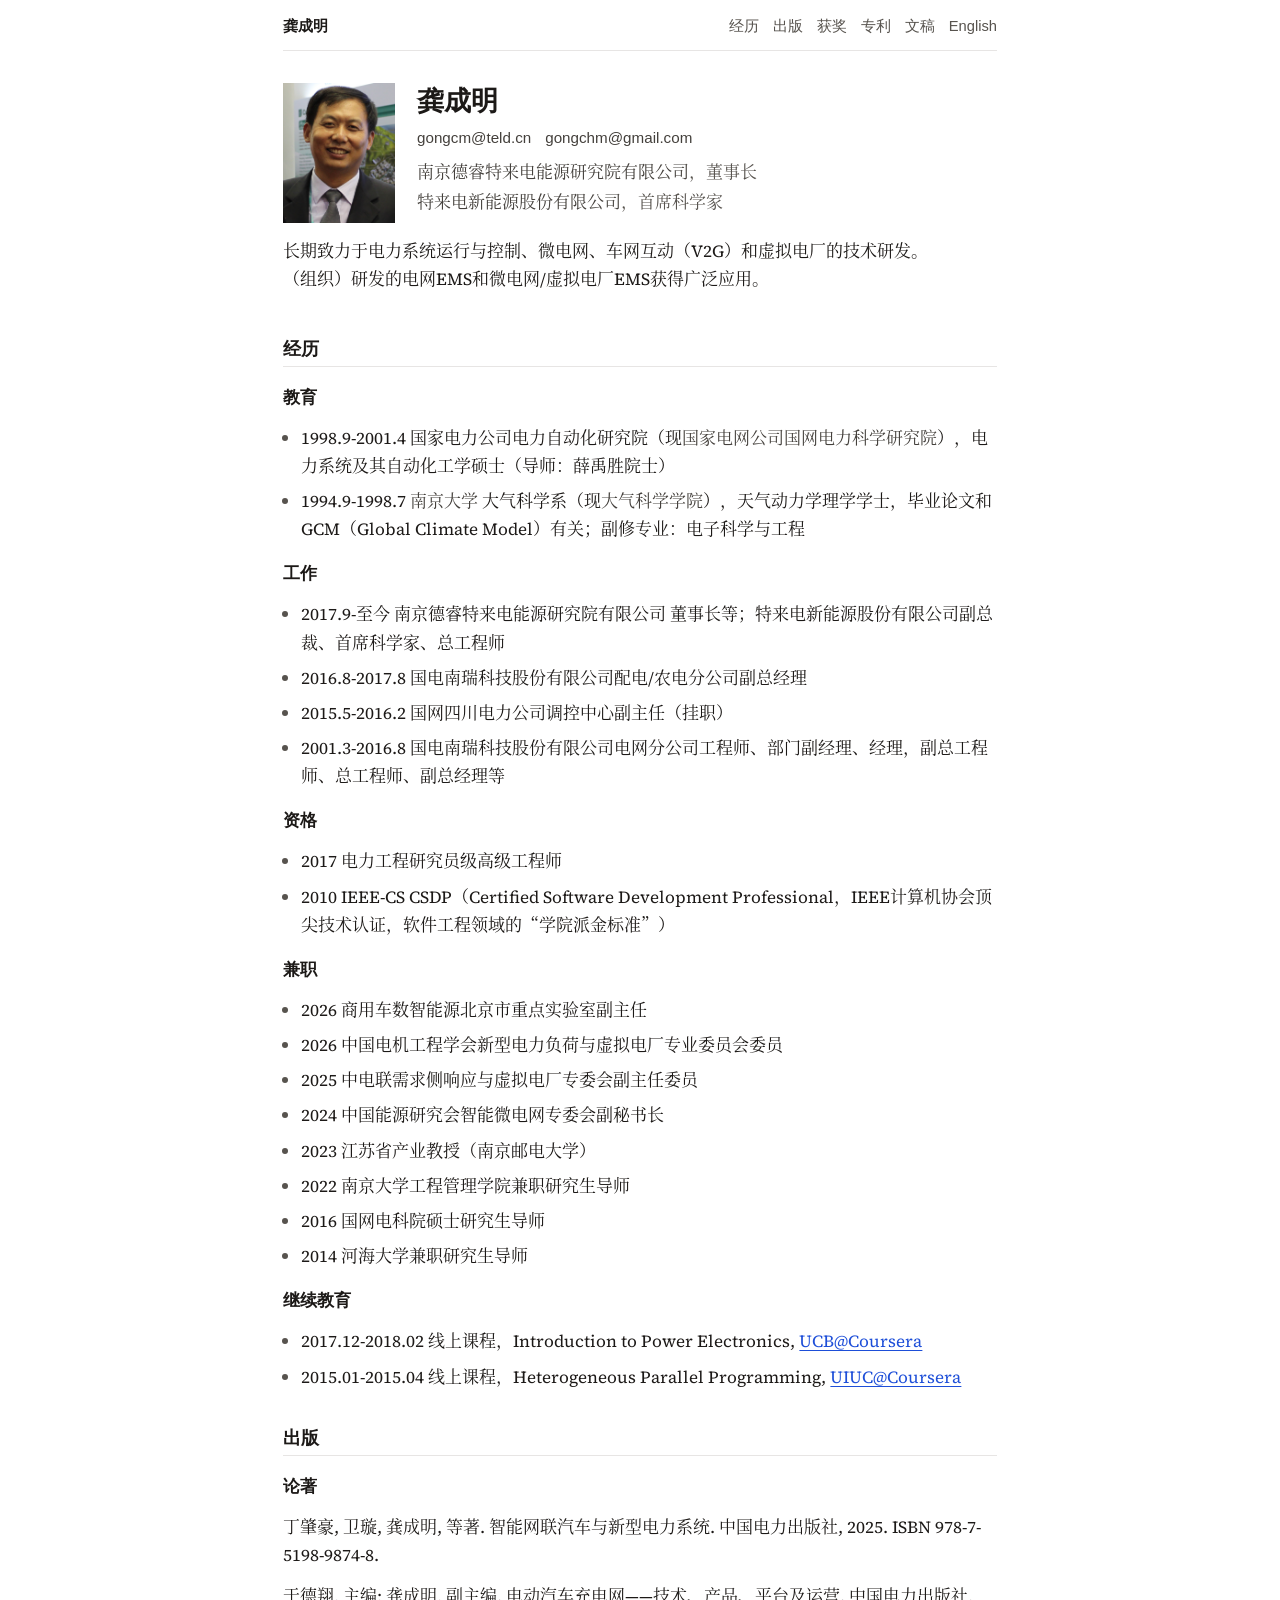
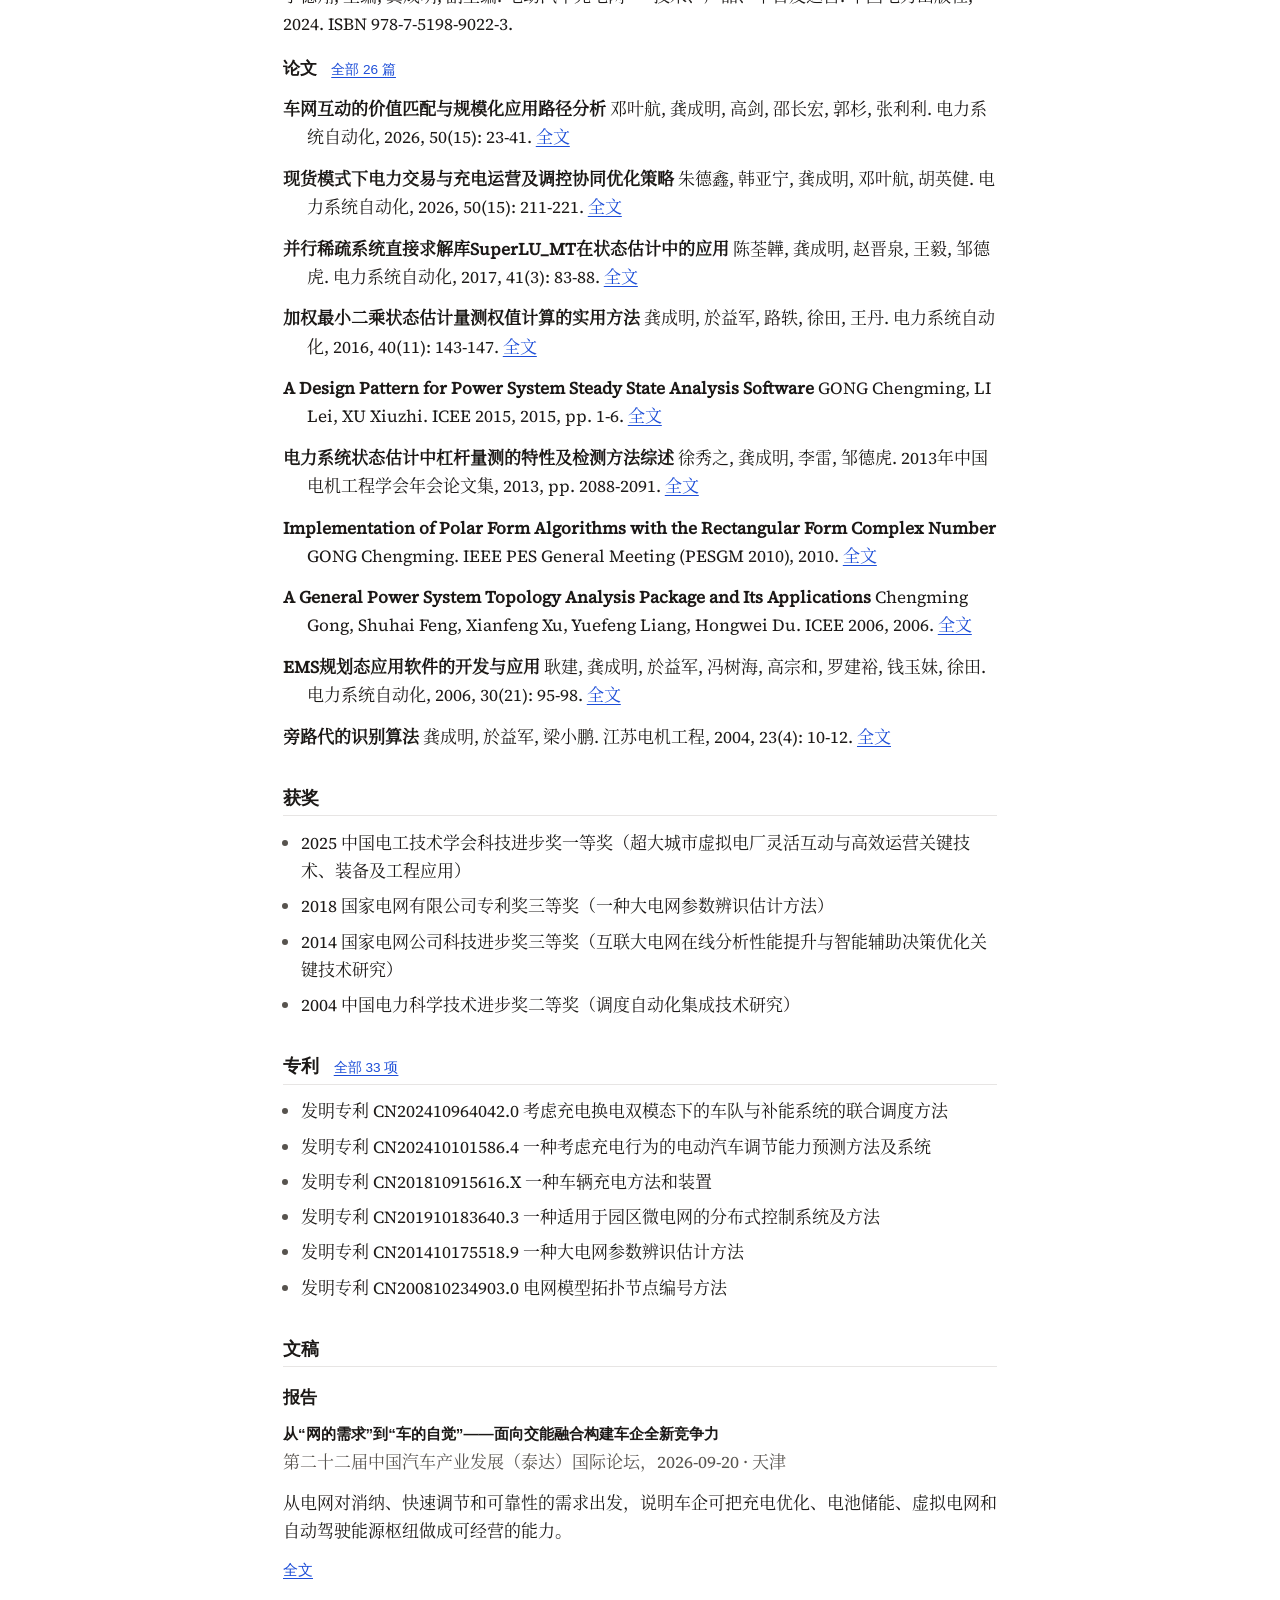
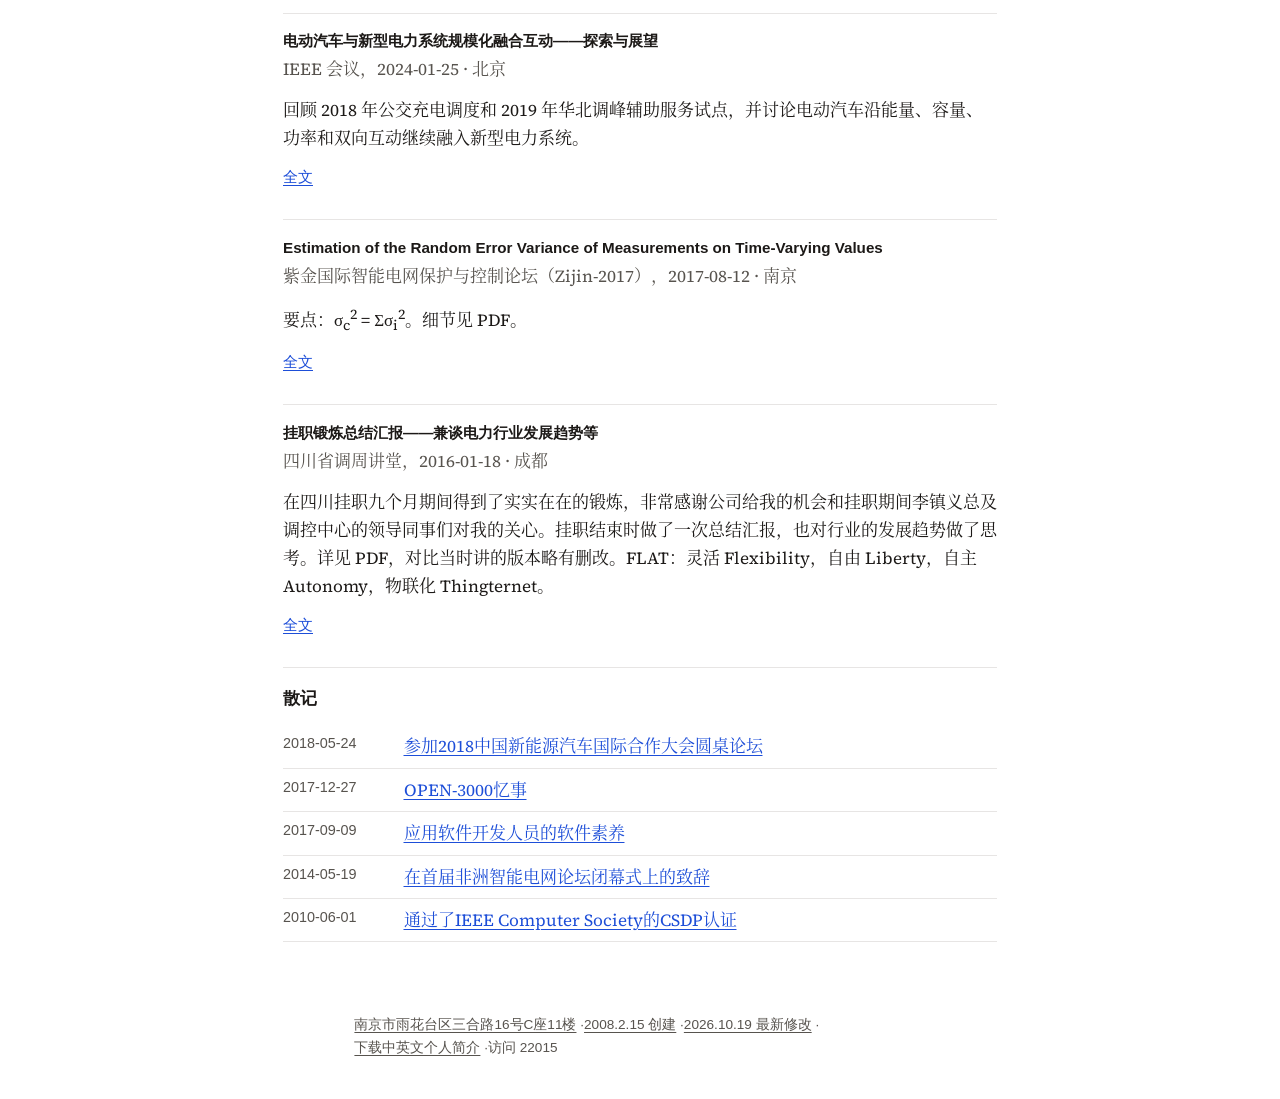
==== commit e49e5cc2: "补全页面分享信息，并按旧计数继续累计访问量" ====
--- a/index.html
+++ b/index.html
@@ -19,7 +19,11 @@
   <meta property="og:description" content="龚成明，特来电新能源股份有限公司副总裁、首席科学家、总工程师，南京德睿特来电能源研究院董事长。研究电力系统运行与控制、微电网、车网互动（V2G）和虚拟电厂。">
   <meta property="og:url" content="https://gong.cm/">
   <meta property="og:image" content="https://gong.cm/pic/photo.jpg">
+  <meta property="og:image:alt" content="龚成明">
   <meta name="twitter:card" content="summary">
+  <meta name="twitter:title" content="龚成明 | 德睿特来电">
+  <meta name="twitter:description" content="龚成明，特来电新能源股份有限公司副总裁、首席科学家、总工程师，南京德睿特来电能源研究院董事长。研究电力系统运行与控制、微电网、车网互动（V2G）和虚拟电厂。">
+  <meta name="twitter:image" content="https://gong.cm/pic/photo.jpg">
   <link rel="preload" href="/fonts/gong-song.woff2" as="font" type="font/woff2" crossorigin>
   <link rel="preload" href="/fonts/source-serif-4-regular.woff2" as="font" type="font/woff2" crossorigin>
   <link rel="stylesheet" href="/css/theme-pro.css?v=22">
@@ -94,7 +98,9 @@
 
 </main>
 <footer>
-  <p><span class="chunk"><a href="https://map.baidu.com/search?query=%E5%8D%97%E4%BA%AC%E5%B8%82%E9%9B%A8%E8%8A%B1%E5%8F%B0%E5%8C%BA%E4%B8%89%E5%90%88%E8%B7%AF16%E5%8F%B7C%E5%BA%A711%E6%A5%BC">南京市雨花台区三合路16号C座11楼</a></span><span class="chunk"><a href="https://github.com/gongchm/chemmy.name/commits/master">2008.2.15 创建</a></span><span class="chunk"><a href="https://github.com/gongchm/gong.cm/commits/main">2026.10.15 最新修改</a></span><span class="chunk"><a href="/files/gong-chengming-bio.pdf">下载中英文个人简介</a></span></p>
+  <p><span class="chunk"><a href="https://map.baidu.com/search?query=%E5%8D%97%E4%BA%AC%E5%B8%82%E9%9B%A8%E8%8A%B1%E5%8F%B0%E5%8C%BA%E4%B8%89%E5%90%88%E8%B7%AF16%E5%8F%B7C%E5%BA%A711%E6%A5%BC">南京市雨花台区三合路16号C座11楼</a></span><span class="chunk"><a href="https://github.com/gongchm/chemmy.name/commits/master">2008.2.15 创建</a></span><span class="chunk"><a href="https://github.com/gongchm/gong.cm/commits/main">2026.10.19 最新修改</a></span><span class="chunk"><a href="/files/gong-chengming-bio.pdf">下载中英文个人简介</a></span><span class="chunk">访问 <span id="visit-count">22015</span></span></p>
 </footer>
+<span id="busuanzi_value_site_pv" hidden></span>
+<script src="/js/visit.js"></script>
 </body>
 </html>
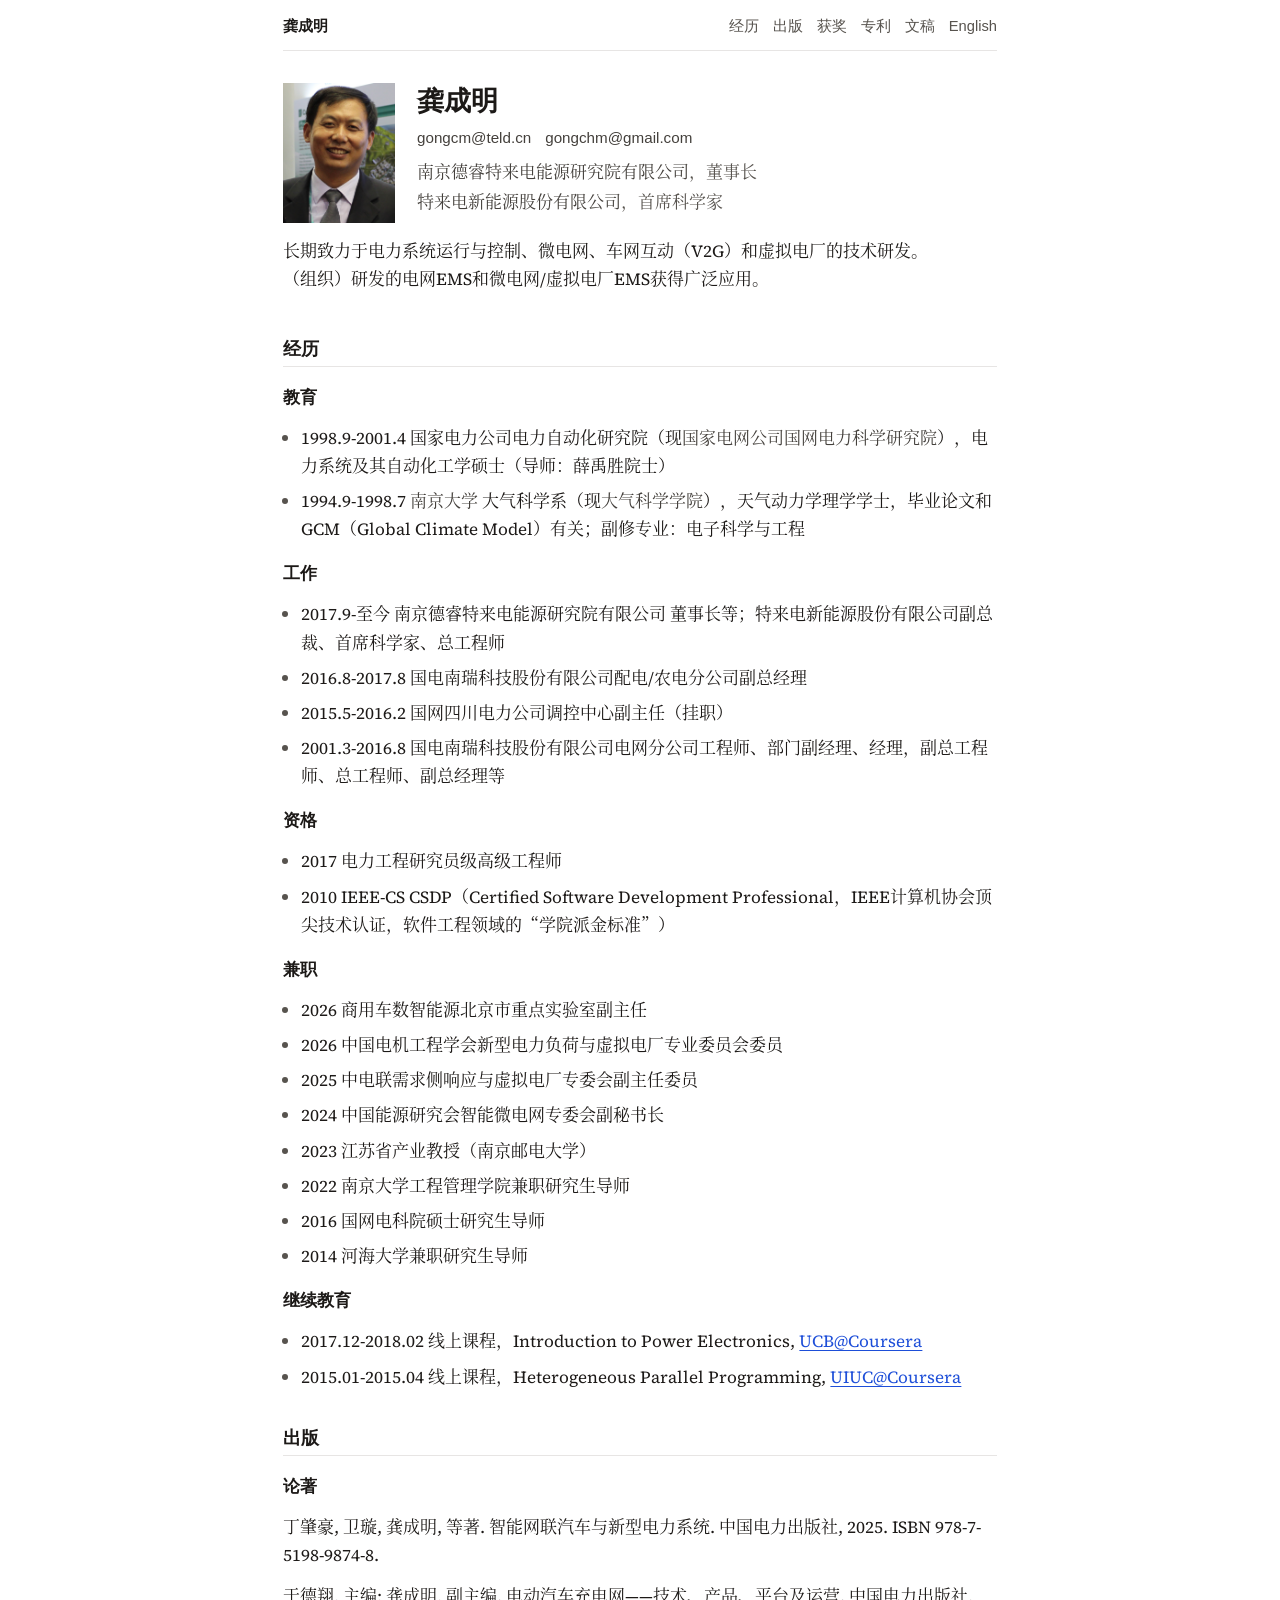
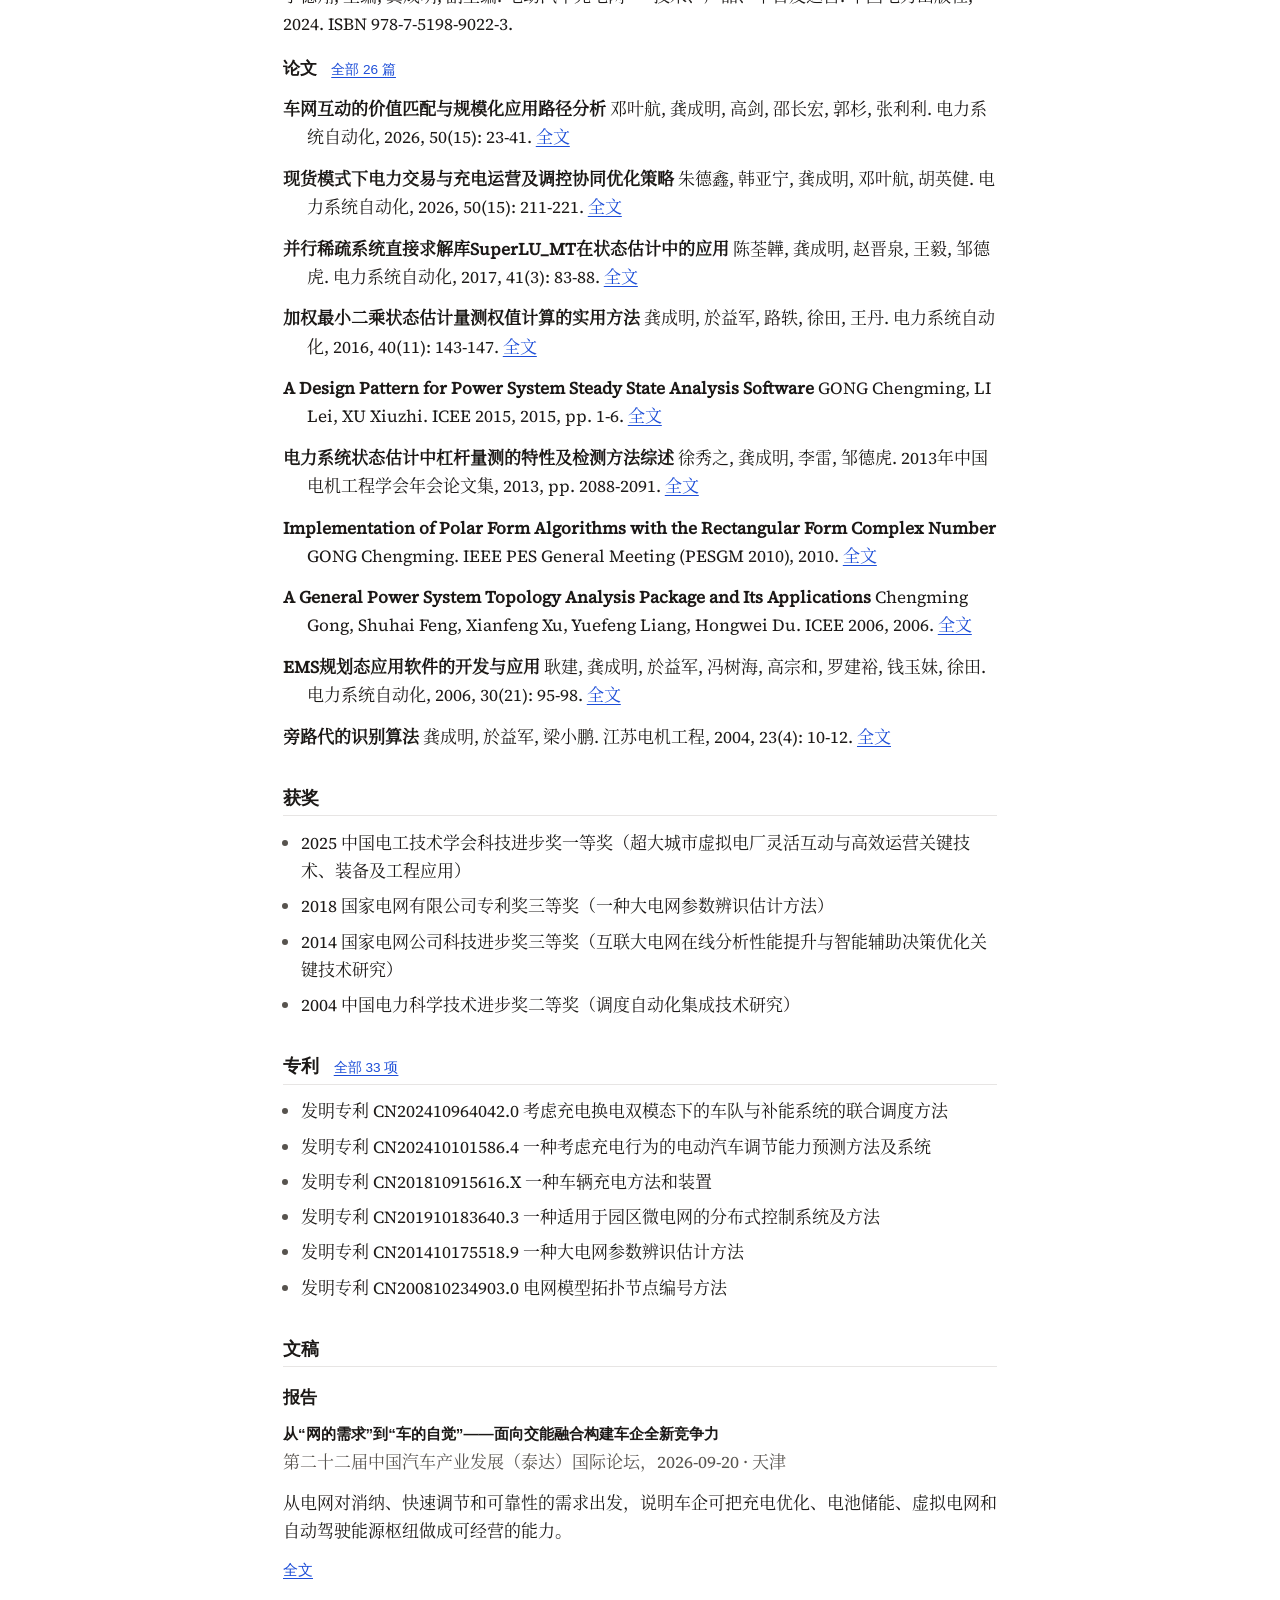
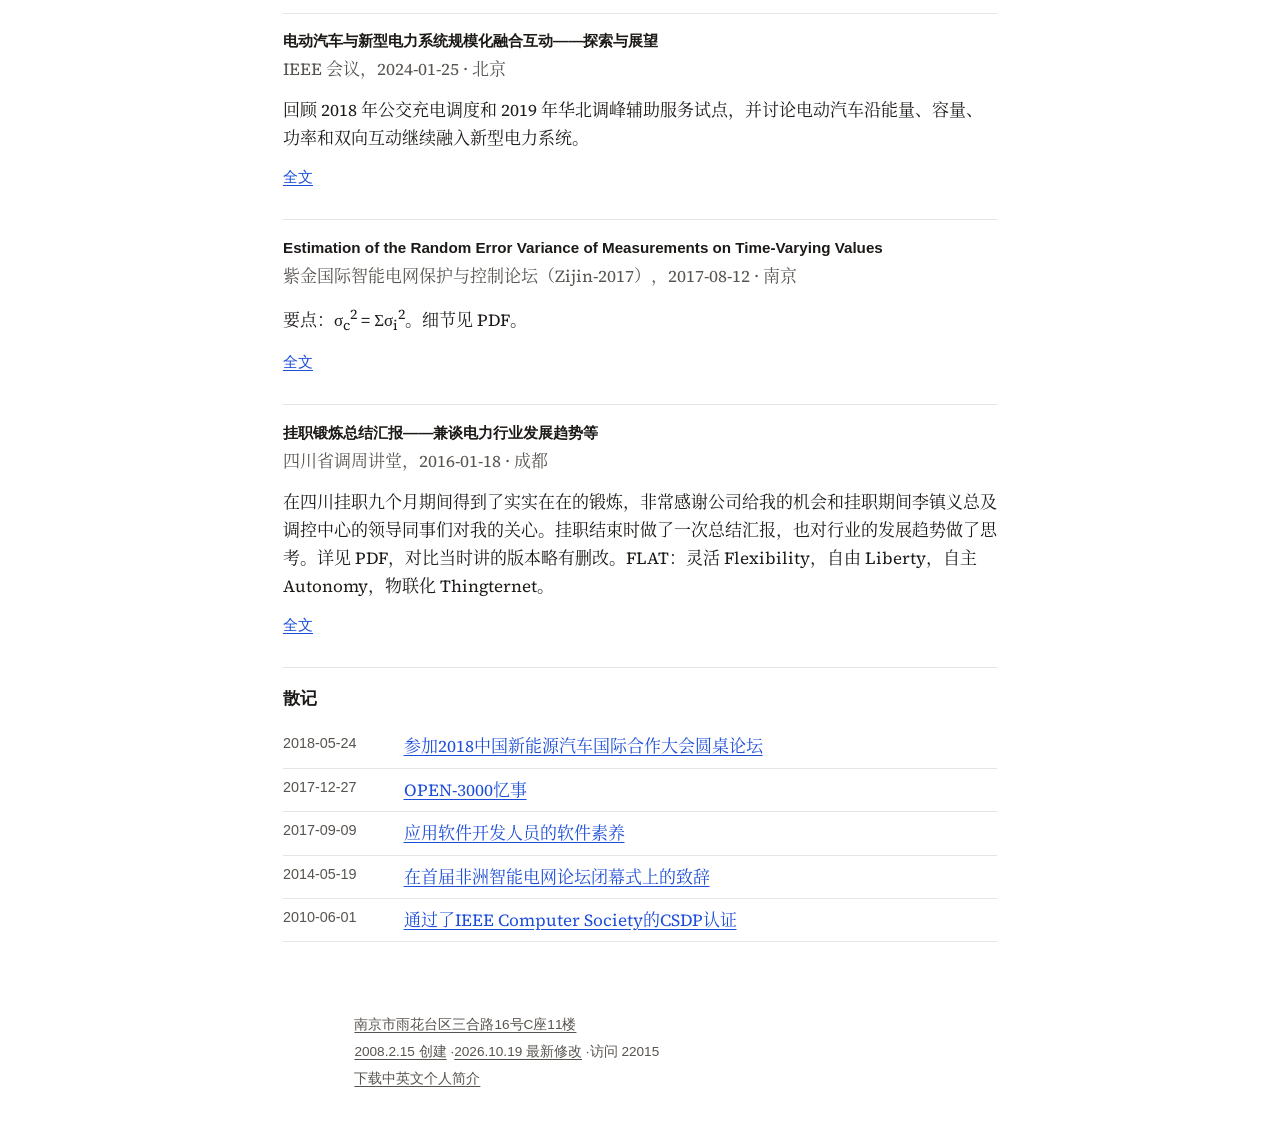
==== commit 2abe67dc: "页脚按地址、记录和简介分行" ====
--- a/index.html
+++ b/index.html
@@ -26,7 +26,7 @@
   <meta name="twitter:image" content="https://gong.cm/pic/photo.jpg">
   <link rel="preload" href="/fonts/gong-song.woff2" as="font" type="font/woff2" crossorigin>
   <link rel="preload" href="/fonts/source-serif-4-regular.woff2" as="font" type="font/woff2" crossorigin>
-  <link rel="stylesheet" href="/css/theme-pro.css?v=22">
+  <link rel="stylesheet" href="/css/theme-pro.css?v=23">
 <script type="application/ld+json">{"@context":"https://schema.org","@type":"Person","name":"龚成明","alternateName":"Gong Chengming","url":"https://gong.cm/","image":"https://gong.cm/pic/photo.jpg","email":"mailto:gongcm@teld.cn","jobTitle":["董事长","副总裁","首席科学家","总工程师"],"worksFor":[{"@type":"Organization","name":"南京德睿特来电能源研究院有限公司","url":"https://deri.org.cn"},{"@type":"Organization","name":"特来电新能源股份有限公司","url":"https://www.teld.cn"}],"alumniOf":[{"@type":"CollegeOrUniversity","name":"南京大学","url":"https://www.nju.edu.cn"},{"@type":"EducationalOrganization","name":"国家电网公司国网电力科学研究院"}],"knowsAbout":["电力系统运行与控制","微电网","车网互动","V2G","虚拟电厂","状态估计"],"sameAs":["https://gong.cm/Gong_Chengming_CV.html","https://github.com/gongchm","https://scholar.google.com/citations?user=jVuWb3QAAAAJ"]}</script>
 </head>
 <body>
@@ -98,7 +98,9 @@
 
 </main>
 <footer>
-  <p><span class="chunk"><a href="https://map.baidu.com/search?query=%E5%8D%97%E4%BA%AC%E5%B8%82%E9%9B%A8%E8%8A%B1%E5%8F%B0%E5%8C%BA%E4%B8%89%E5%90%88%E8%B7%AF16%E5%8F%B7C%E5%BA%A711%E6%A5%BC">南京市雨花台区三合路16号C座11楼</a></span><span class="chunk"><a href="https://github.com/gongchm/chemmy.name/commits/master">2008.2.15 创建</a></span><span class="chunk"><a href="https://github.com/gongchm/gong.cm/commits/main">2026.10.19 最新修改</a></span><span class="chunk"><a href="/files/gong-chengming-bio.pdf">下载中英文个人简介</a></span><span class="chunk">访问 <span id="visit-count">22015</span></span></p>
+  <p class="foot-line"><span class="chunk"><a href="https://map.baidu.com/search?query=%E5%8D%97%E4%BA%AC%E5%B8%82%E9%9B%A8%E8%8A%B1%E5%8F%B0%E5%8C%BA%E4%B8%89%E5%90%88%E8%B7%AF16%E5%8F%B7C%E5%BA%A711%E6%A5%BC">南京市雨花台区三合路16号C座11楼</a></span></p>
+  <p class="foot-line"><span class="chunk"><a href="https://github.com/gongchm/chemmy.name/commits/master">2008.2.15 创建</a></span><span class="chunk"><a href="https://github.com/gongchm/gong.cm/commits/main">2026.10.19 最新修改</a></span><span class="chunk">访问 <span id="visit-count">22015</span></span></p>
+  <p class="foot-line"><span class="chunk"><a href="/files/gong-chengming-bio.pdf">下载中英文个人简介</a></span></p>
 </footer>
 <span id="busuanzi_value_site_pv" hidden></span>
 <script src="/js/visit.js"></script>
--- a/css/theme-pro.css
+++ b/css/theme-pro.css
@@ -175,8 +175,9 @@
 }
 footer a { color: var(--muted); }
 footer p { margin: 0; }
+footer .foot-line + .foot-line { margin-top: .28rem; }
 footer .chunk { display: inline-block; white-space: nowrap; }
-footer .chunk:not(:last-child)::after { content: " · "; }
+footer .foot-line .chunk:not(:last-child)::after { content: " · "; }
 .cv .address { margin-top: 1.4rem; }
 
 .doc-head { padding-top: 8px; }
@@ -232,6 +233,7 @@
   .cv .period { padding-bottom: 0; }
   .site-nav { gap: 6px 12px; }
   footer { text-align: center; }
+  footer .foot-line + .foot-line { margin-top: 0; }
   footer .chunk { display: block; }
   footer .chunk:not(:last-child)::after { content: none; }
   footer .chunk + .chunk { margin-top: .4rem; }
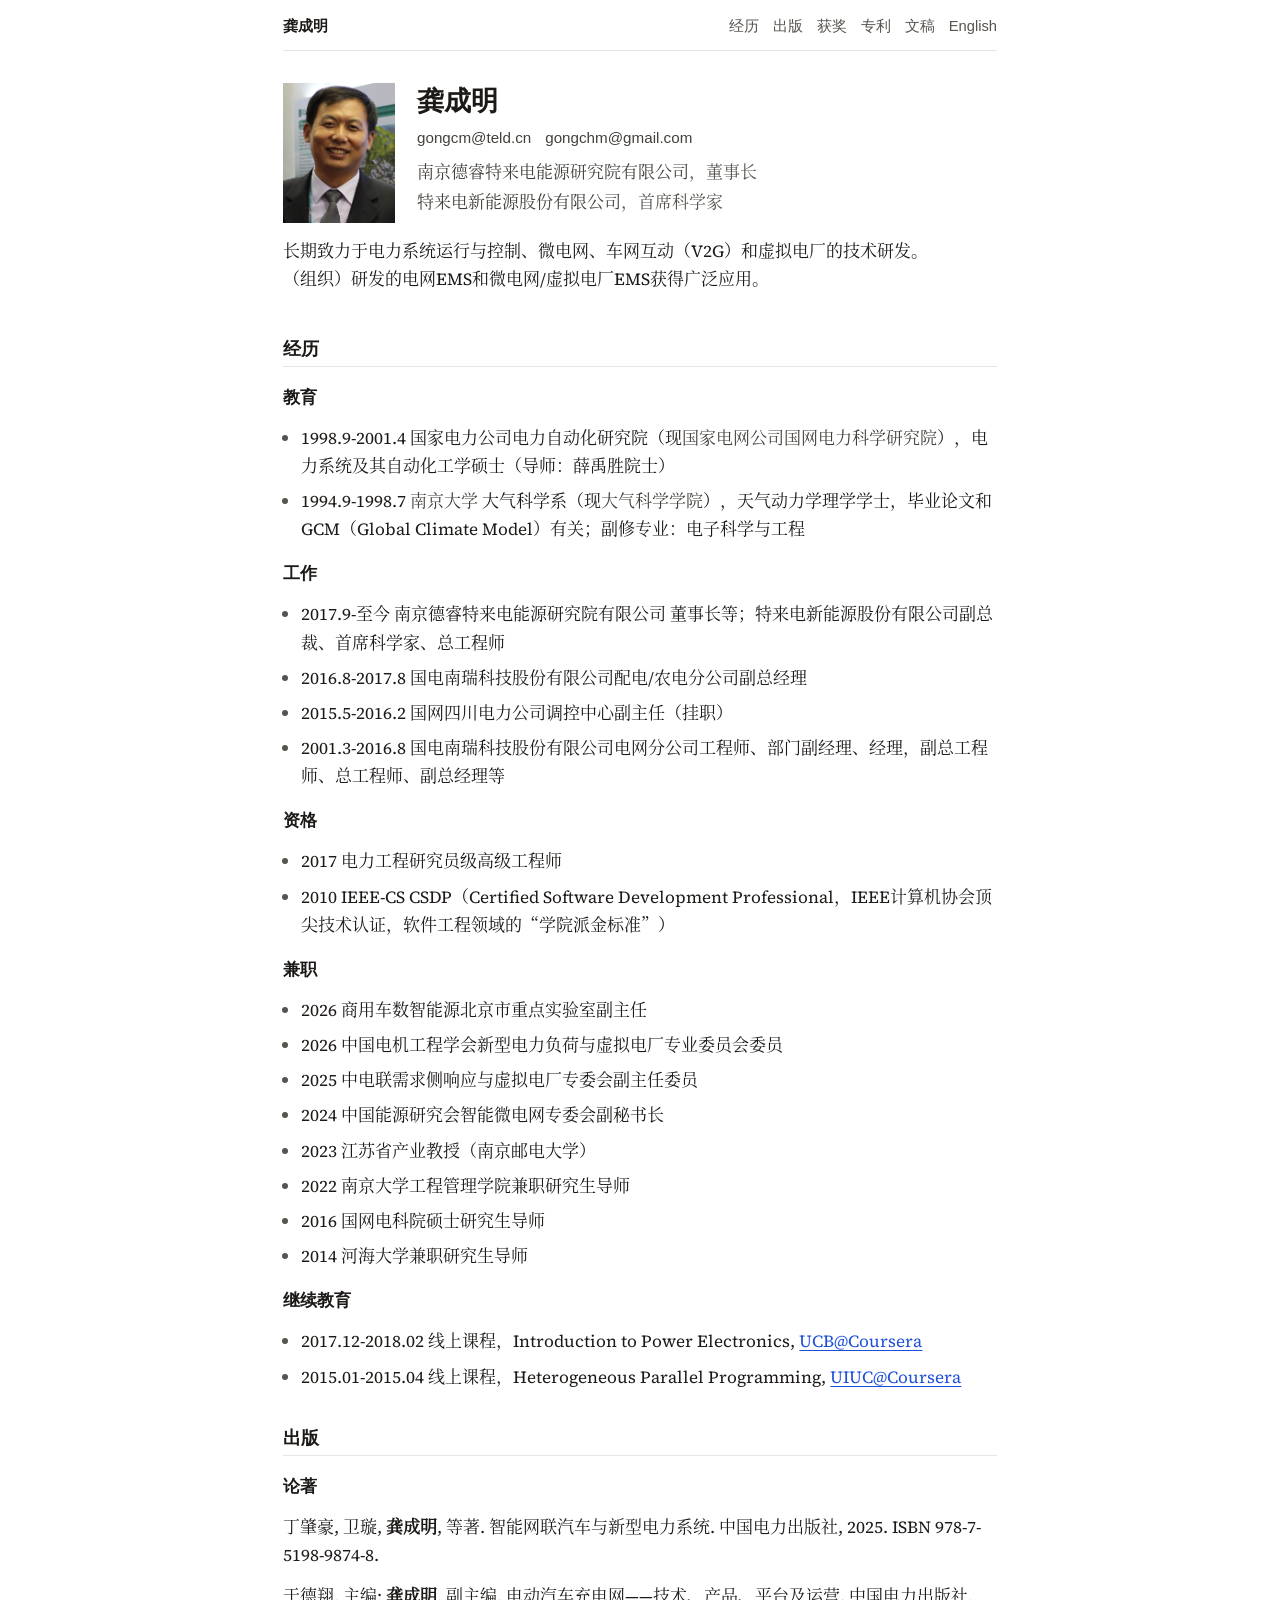
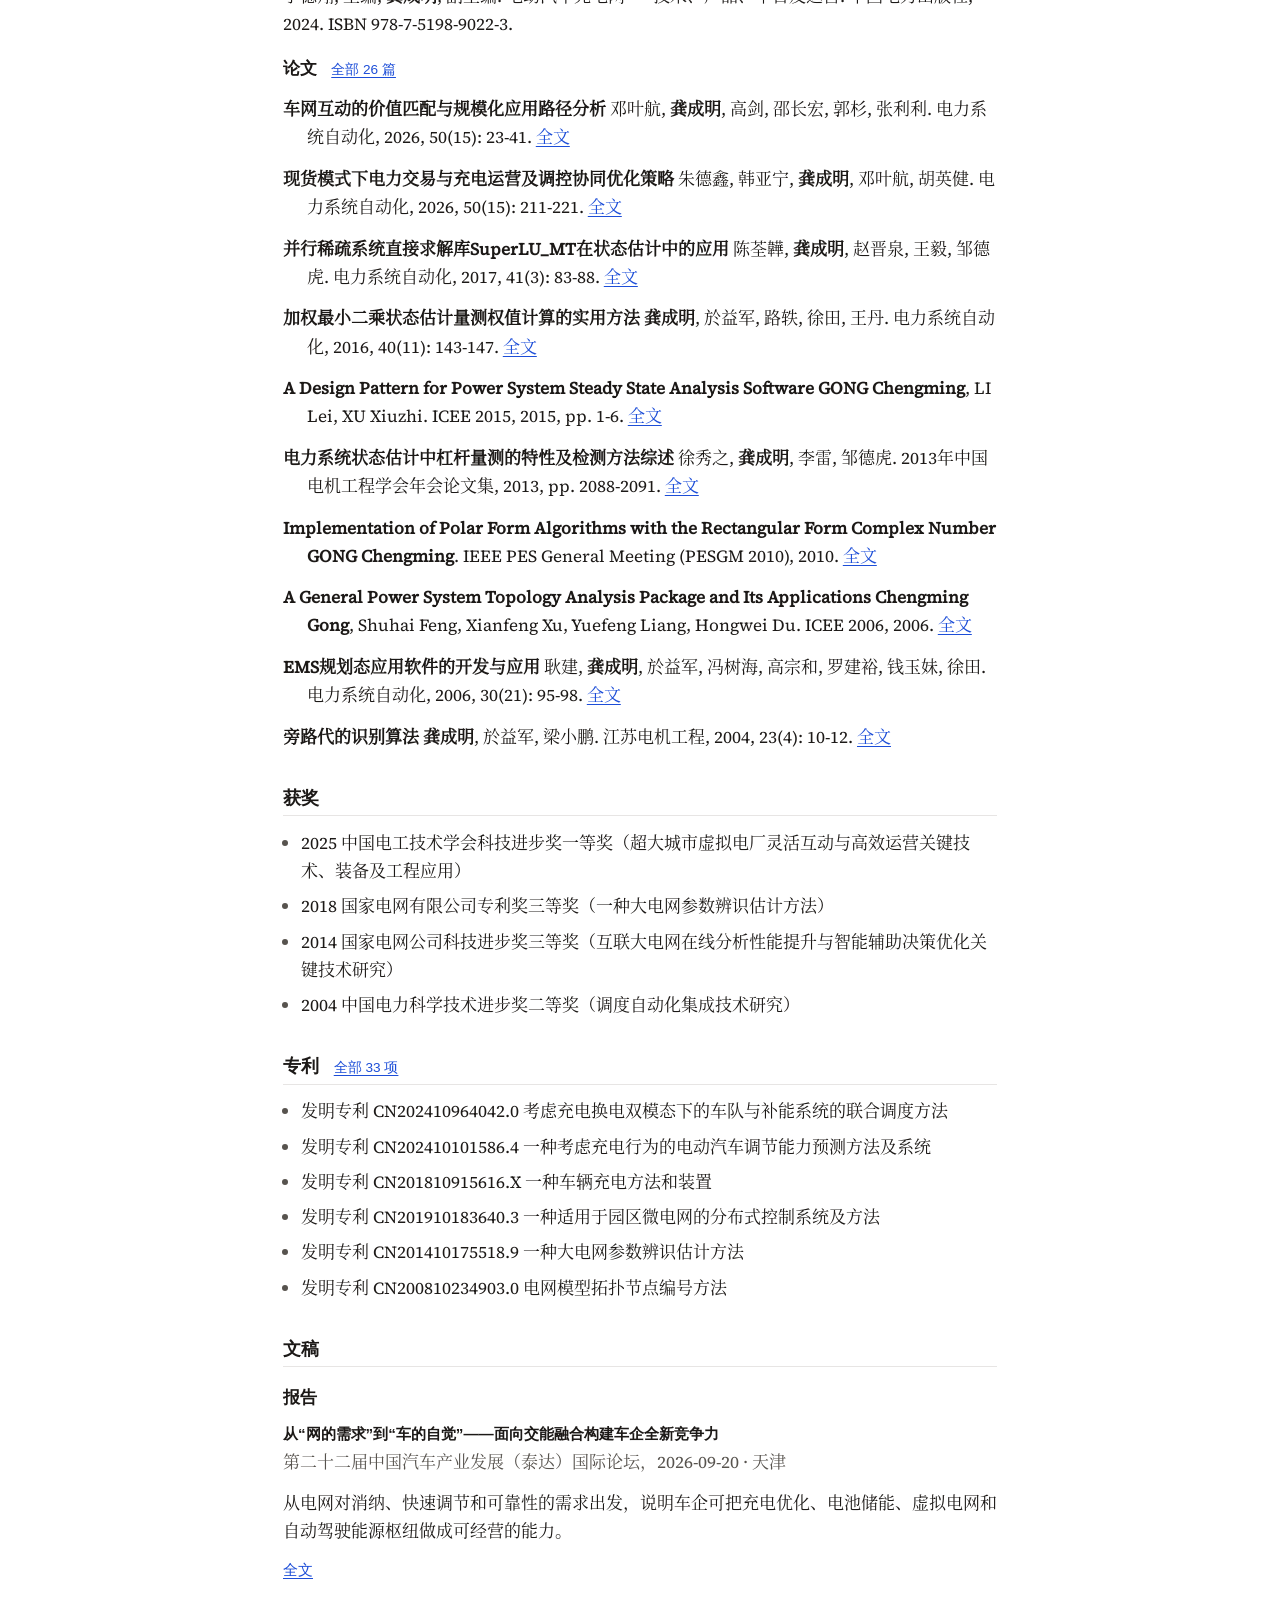
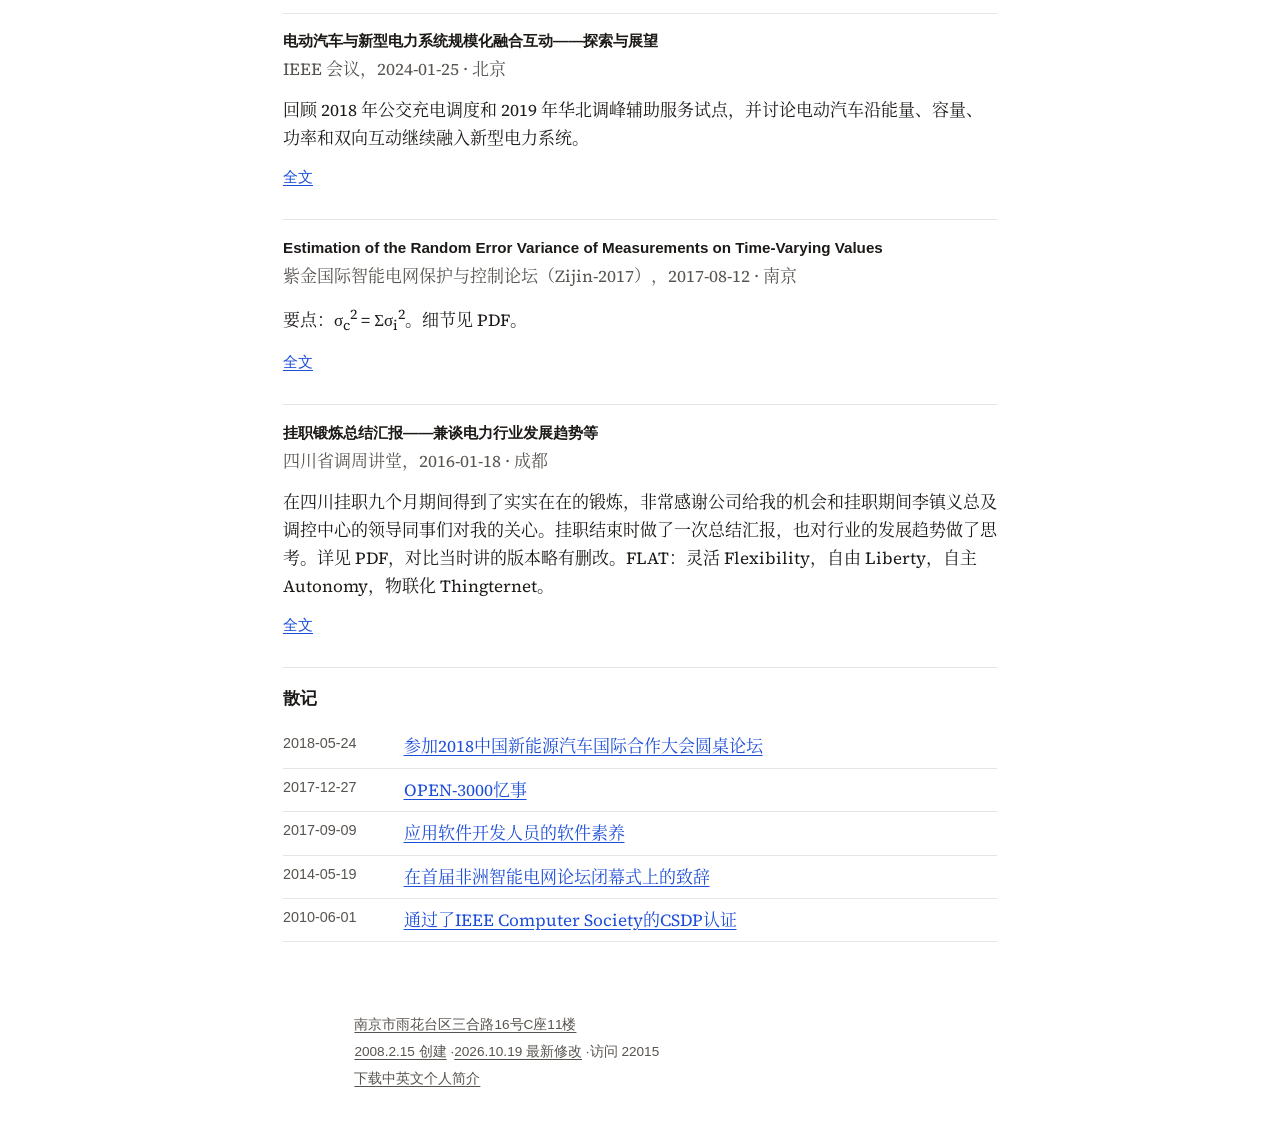
==== commit 1c6978d9: "首页出版列表中的作者姓名加粗" ====
--- a/index.html
+++ b/index.html
@@ -57,10 +57,10 @@
 </section>
 <section id="papers"><h2>出版</h2>
 <h3>论著</h3>
-<p>丁肇豪, 卫璇, 龚成明, 等著. 智能网联汽车与新型电力系统. 中国电力出版社, 2025. ISBN 978-7-5198-9874-8.</p>
-<p>于德翔, 主编; 龚成明, 副主编. 电动汽车充电网——技术、产品、平台及运营. 中国电力出版社, 2024. ISBN 978-7-5198-9022-3.</p>
+<p>丁肇豪, 卫璇, <span class="me">龚成明</span>, 等著. 智能网联汽车与新型电力系统. 中国电力出版社, 2025. ISBN 978-7-5198-9874-8.</p>
+<p>于德翔, 主编; <span class="me">龚成明</span>, 副主编. 电动汽车充电网——技术、产品、平台及运营. 中国电力出版社, 2024. ISBN 978-7-5198-9022-3.</p>
 <h3>论文 <a href="/papers.htm#papers-all">全部 26 篇</a></h3>
-<ol class="bib"><li><span class="title">车网互动的价值匹配与规模化应用路径分析</span> 邓叶航, 龚成明, 高剑, 邵长宏, 郭杉, 张利利. 电力系统自动化, 2026, 50(15): 23-41. <a href="/files/aeps-20250930012.pdf">全文</a></li><li><span class="title">现货模式下电力交易与充电运营及调控协同优化策略</span> 朱德鑫, 韩亚宁, 龚成明, 邓叶航, 胡英健. 电力系统自动化, 2026, 50(15): 211-221. <a href="/files/aeps-20250904002.pdf">全文</a></li><li><span class="title">并行稀疏系统直接求解库SuperLU_MT在状态估计中的应用</span> 陈荃韡, 龚成明, 赵晋泉, 王毅, 邹德虎. 电力系统自动化, 2017, 41(3): 83-88. <a href="/files/aeps-20160607008.pdf">全文</a></li><li><span class="title">加权最小二乘状态估计量测权值计算的实用方法</span> 龚成明, 於益军, 路轶, 徐田, 王丹. 电力系统自动化, 2016, 40(11): 143-147. <a href="/files/aeps-20150615015.pdf">全文</a></li><li><span class="title">A Design Pattern for Power System Steady State Analysis Software</span> GONG Chengming, LI Lei, XU Xiuzhi. ICEE 2015, 2015, pp. 1-6. <a href="/files/ICEE2015.pdf">全文</a></li><li><span class="title">电力系统状态估计中杠杆量测的特性及检测方法综述</span> 徐秀之, 龚成明, 李雷, 邹德虎. 2013年中国电机工程学会年会论文集, 2013, pp. 2088-2091. <a href="/files/leverage-meas.pdf">全文</a></li><li><span class="title">Implementation of Polar Form Algorithms with the Rectangular Form Complex Number</span> GONG Chengming. IEEE PES General Meeting (PESGM 2010), 2010. <a href="/files/pesgm2010.pdf">全文</a></li><li><span class="title">A General Power System Topology Analysis Package and Its Applications</span> Chengming Gong, Shuhai Feng, Xianfeng Xu, Yuefeng Liang, Hongwei Du. ICEE 2006, 2006. <a href="/files/PSNTP_paper.pdf">全文</a></li><li><span class="title">EMS规划态应用软件的开发与应用</span> 耿建, 龚成明, 於益军, 冯树海, 高宗和, 罗建裕, 钱玉妹, 徐田. 电力系统自动化, 2006, 30(21): 95-98. <a href="/files/aeps-d062120.pdf">全文</a></li><li><span class="title">旁路代的识别算法</span> 龚成明, 於益军, 梁小鹏. 江苏电机工程, 2004, 23(4): 10-12. <a href="/files/bypass.pdf">全文</a></li></ol></section>
+<ol class="bib"><li><span class="title">车网互动的价值匹配与规模化应用路径分析</span> 邓叶航, <span class="me">龚成明</span>, 高剑, 邵长宏, 郭杉, 张利利. 电力系统自动化, 2026, 50(15): 23-41. <a href="/files/aeps-20250930012.pdf">全文</a></li><li><span class="title">现货模式下电力交易与充电运营及调控协同优化策略</span> 朱德鑫, 韩亚宁, <span class="me">龚成明</span>, 邓叶航, 胡英健. 电力系统自动化, 2026, 50(15): 211-221. <a href="/files/aeps-20250904002.pdf">全文</a></li><li><span class="title">并行稀疏系统直接求解库SuperLU_MT在状态估计中的应用</span> 陈荃韡, <span class="me">龚成明</span>, 赵晋泉, 王毅, 邹德虎. 电力系统自动化, 2017, 41(3): 83-88. <a href="/files/aeps-20160607008.pdf">全文</a></li><li><span class="title">加权最小二乘状态估计量测权值计算的实用方法</span> <span class="me">龚成明</span>, 於益军, 路轶, 徐田, 王丹. 电力系统自动化, 2016, 40(11): 143-147. <a href="/files/aeps-20150615015.pdf">全文</a></li><li><span class="title">A Design Pattern for Power System Steady State Analysis Software</span> <span class="me">GONG Chengming</span>, LI Lei, XU Xiuzhi. ICEE 2015, 2015, pp. 1-6. <a href="/files/ICEE2015.pdf">全文</a></li><li><span class="title">电力系统状态估计中杠杆量测的特性及检测方法综述</span> 徐秀之, <span class="me">龚成明</span>, 李雷, 邹德虎. 2013年中国电机工程学会年会论文集, 2013, pp. 2088-2091. <a href="/files/leverage-meas.pdf">全文</a></li><li><span class="title">Implementation of Polar Form Algorithms with the Rectangular Form Complex Number</span> <span class="me">GONG Chengming</span>. IEEE PES General Meeting (PESGM 2010), 2010. <a href="/files/pesgm2010.pdf">全文</a></li><li><span class="title">A General Power System Topology Analysis Package and Its Applications</span> <span class="me">Chengming Gong</span>, Shuhai Feng, Xianfeng Xu, Yuefeng Liang, Hongwei Du. ICEE 2006, 2006. <a href="/files/PSNTP_paper.pdf">全文</a></li><li><span class="title">EMS规划态应用软件的开发与应用</span> 耿建, <span class="me">龚成明</span>, 於益军, 冯树海, 高宗和, 罗建裕, 钱玉妹, 徐田. 电力系统自动化, 2006, 30(21): 95-98. <a href="/files/aeps-d062120.pdf">全文</a></li><li><span class="title">旁路代的识别算法</span> <span class="me">龚成明</span>, 於益军, 梁小鹏. 江苏电机工程, 2004, 23(4): 10-12. <a href="/files/bypass.pdf">全文</a></li></ol></section>
 <section id="awards"><h2>获奖</h2>
 <ul class="plain"><li>2025 中国电工技术学会科技进步奖一等奖（超大城市虚拟电厂灵活互动与高效运营关键技术、装备及工程应用）</li><li>2018 国家电网有限公司专利奖三等奖（一种大电网参数辨识估计方法）</li><li>2014 国家电网公司科技进步奖三等奖（互联大电网在线分析性能提升与智能辅助决策优化关键技术研究）</li><li>2004 中国电力科学技术进步奖二等奖（调度自动化集成技术研究）</li></ul>
 </section>
--- a/css/theme-pro.css
+++ b/css/theme-pro.css
@@ -248,6 +248,8 @@
   padding: .85rem 0;
   border-top: 1px solid var(--line);
 }
+.paper-list .py { grid-column: 1; }
+.paper-list li > div { grid-column: 2; }
 .paper-list .py {
   font-family: var(--sans);
   font-size: .9rem;
@@ -259,7 +261,8 @@
 .paper-list .pa, .paper-list .pv { margin: .12rem 0 0; color: var(--muted); }
 .paper-list .pl { margin: .35rem 0 0; font-family: var(--sans); font-size: .88rem; }
 .paper-list .pl a + a { margin-left: .75rem; }
-.paper-list .abs { margin: .4rem 0 0; color: var(--muted); font-size: .92rem; }
+.paper-list .abs { margin: .4rem 0 0; color: var(--muted); font-size: .86rem; line-height: 1.65; }
+.paper-list .abs .al { font-family: var(--sans); margin-right: .35em; }
 .paper-list .me { color: var(--text); font-weight: 650; }
 @media (max-width: 640px) {
   .paper-list li { grid-template-columns: 2.8em 1fr; column-gap: .45rem; }
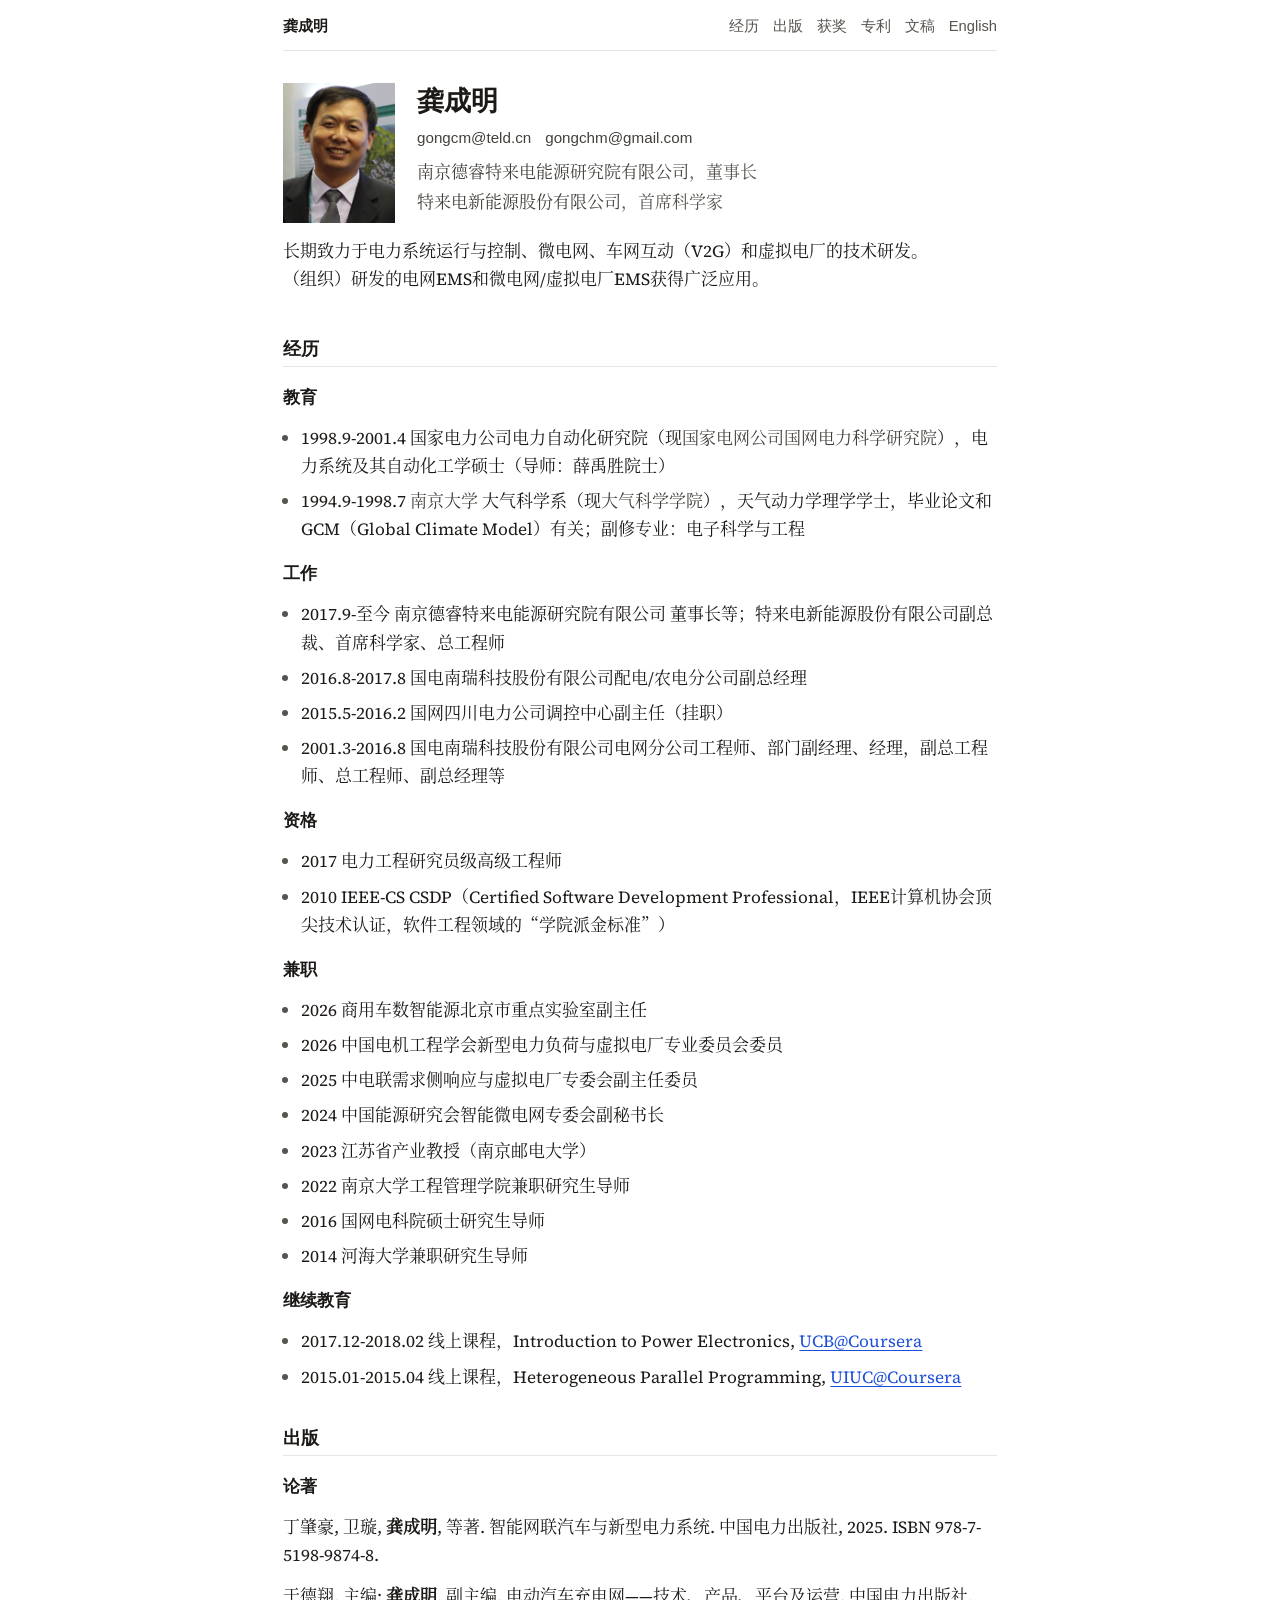
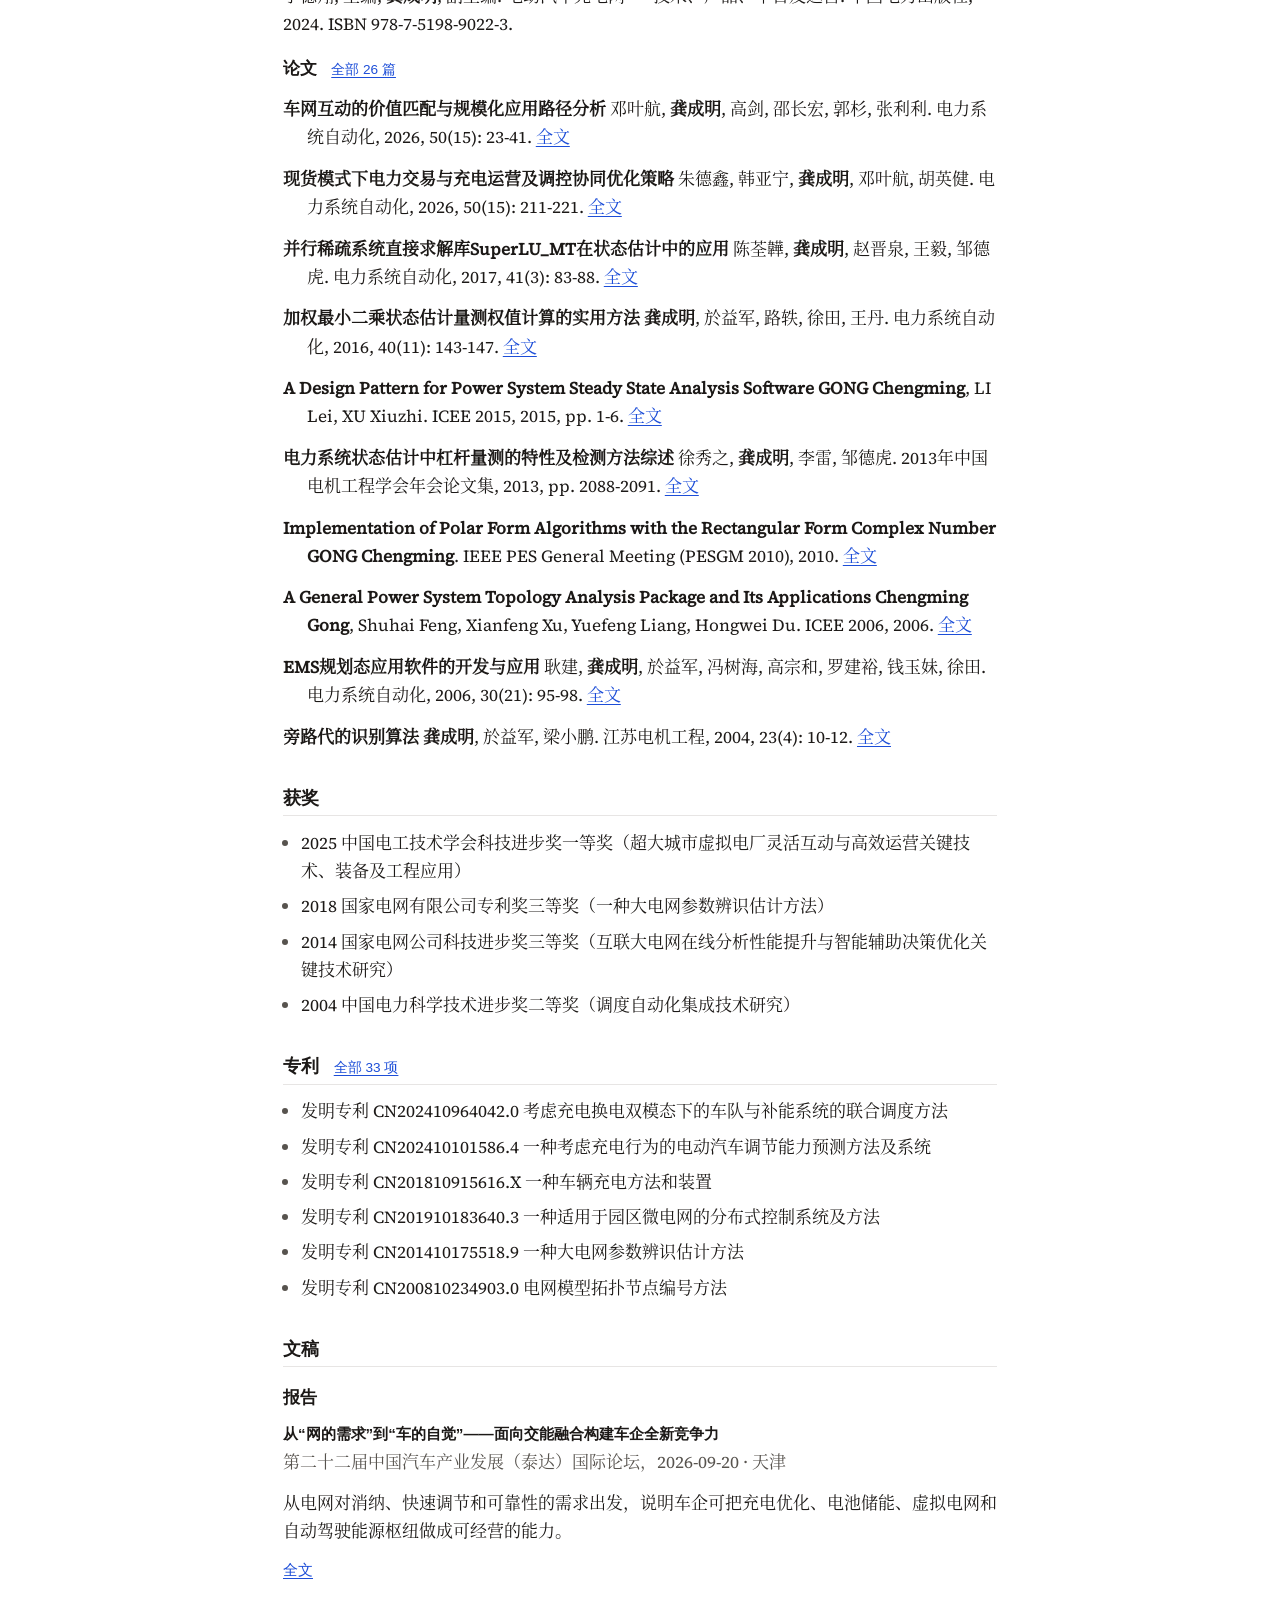
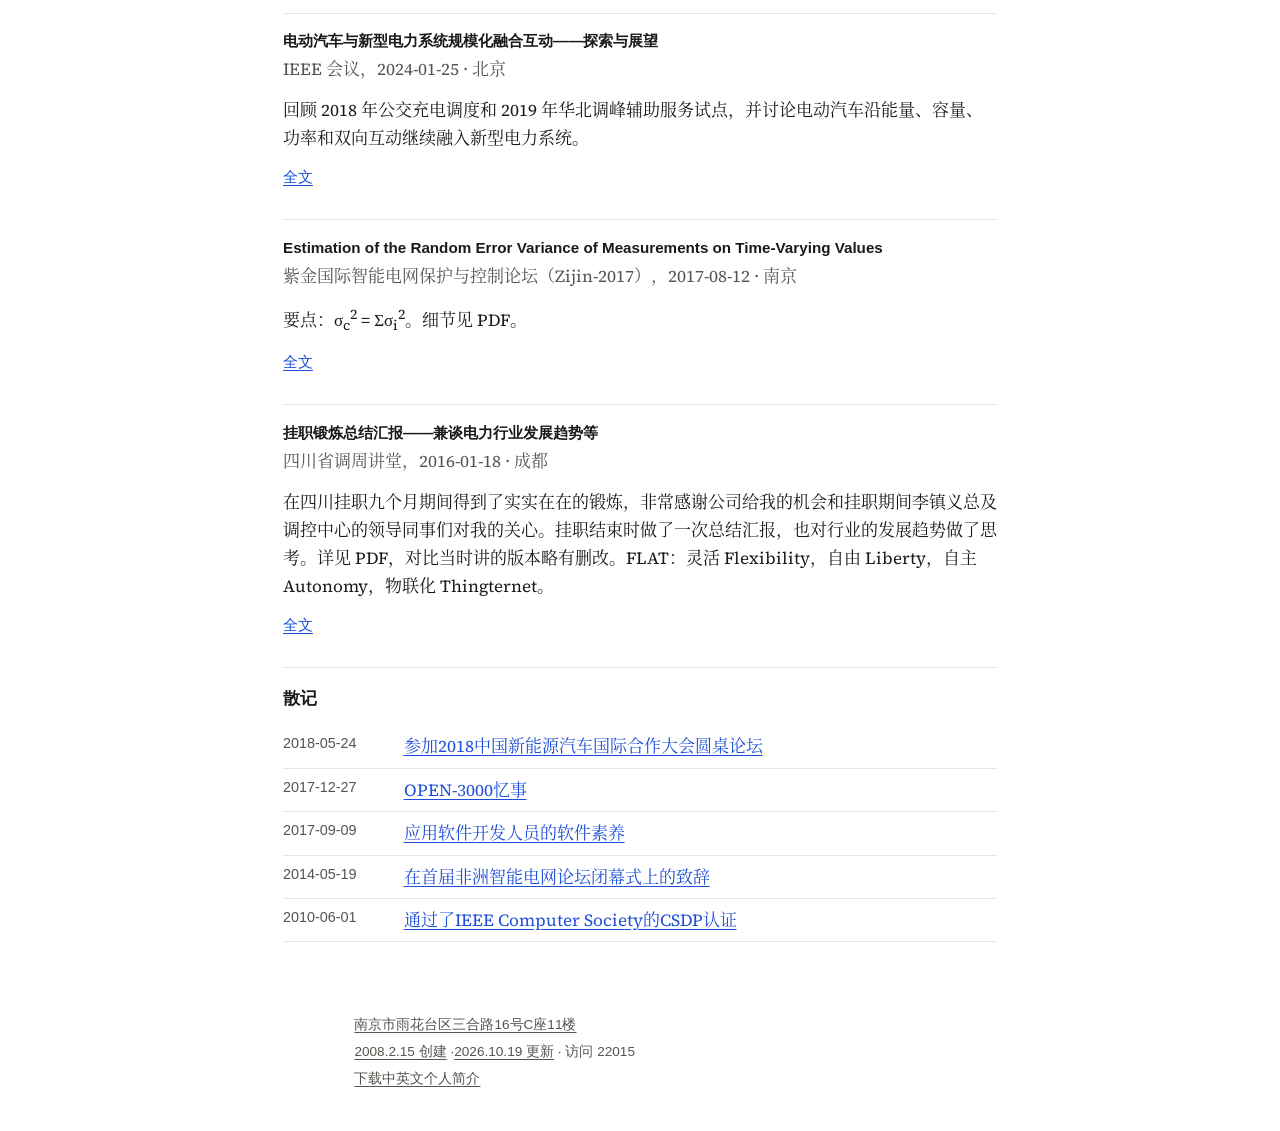
==== commit e2f4ed01: "手机页脚固定分行，创建与更新同一行" ====
--- a/index.html
+++ b/index.html
@@ -26,7 +26,7 @@
   <meta name="twitter:image" content="https://gong.cm/pic/photo.jpg">
   <link rel="preload" href="/fonts/gong-song.woff2" as="font" type="font/woff2" crossorigin>
   <link rel="preload" href="/fonts/source-serif-4-regular.woff2" as="font" type="font/woff2" crossorigin>
-  <link rel="stylesheet" href="/css/theme-pro.css?v=23">
+  <link rel="stylesheet" href="/css/theme-pro.css?v=26">
 <script type="application/ld+json">{"@context":"https://schema.org","@type":"Person","name":"龚成明","alternateName":"Gong Chengming","url":"https://gong.cm/","image":"https://gong.cm/pic/photo.jpg","email":"mailto:gongcm@teld.cn","jobTitle":["董事长","副总裁","首席科学家","总工程师"],"worksFor":[{"@type":"Organization","name":"南京德睿特来电能源研究院有限公司","url":"https://deri.org.cn"},{"@type":"Organization","name":"特来电新能源股份有限公司","url":"https://www.teld.cn"}],"alumniOf":[{"@type":"CollegeOrUniversity","name":"南京大学","url":"https://www.nju.edu.cn"},{"@type":"EducationalOrganization","name":"国家电网公司国网电力科学研究院"}],"knowsAbout":["电力系统运行与控制","微电网","车网互动","V2G","虚拟电厂","状态估计"],"sameAs":["https://gong.cm/Gong_Chengming_CV.html","https://github.com/gongchm","https://scholar.google.com/citations?user=jVuWb3QAAAAJ"]}</script>
 </head>
 <body>
@@ -99,7 +99,7 @@
 </main>
 <footer>
   <p class="foot-line"><span class="chunk"><a href="https://map.baidu.com/search?query=%E5%8D%97%E4%BA%AC%E5%B8%82%E9%9B%A8%E8%8A%B1%E5%8F%B0%E5%8C%BA%E4%B8%89%E5%90%88%E8%B7%AF16%E5%8F%B7C%E5%BA%A711%E6%A5%BC">南京市雨花台区三合路16号C座11楼</a></span></p>
-  <p class="foot-line"><span class="chunk"><a href="https://github.com/gongchm/chemmy.name/commits/master">2008.2.15 创建</a></span><span class="chunk"><a href="https://github.com/gongchm/gong.cm/commits/main">2026.10.19 最新修改</a></span><span class="chunk">访问 <span id="visit-count">22015</span></span></p>
+  <p class="foot-line meta"><span class="pair"><span class="chunk"><a href="https://github.com/gongchm/chemmy.name/commits/master">2008.2.15 创建</a></span><span class="chunk"><a href="https://github.com/gongchm/gong.cm/commits/main">2026.10.19 更新</a></span></span><span class="chunk">访问 <span id="visit-count">22015</span></span></p>
   <p class="foot-line"><span class="chunk"><a href="/files/gong-chengming-bio.pdf">下载中英文个人简介</a></span></p>
 </footer>
 <span id="busuanzi_value_site_pv" hidden></span>
--- a/css/theme-pro.css
+++ b/css/theme-pro.css
@@ -178,6 +178,8 @@
 footer .foot-line + .foot-line { margin-top: .28rem; }
 footer .chunk { display: inline-block; white-space: nowrap; }
 footer .foot-line .chunk:not(:last-child)::after { content: " · "; }
+footer .pair { display: inline; }
+footer .pair:not(:last-child)::after { content: " · "; }
 .cv .address { margin-top: 1.4rem; }
 
 .doc-head { padding-top: 8px; }
@@ -233,10 +235,17 @@
   .cv .period { padding-bottom: 0; }
   .site-nav { gap: 6px 12px; }
   footer { text-align: center; }
-  footer .foot-line + .foot-line { margin-top: 0; }
-  footer .chunk { display: block; }
-  footer .chunk:not(:last-child)::after { content: none; }
-  footer .chunk + .chunk { margin-top: .4rem; }
+  footer .foot-line + .foot-line { margin-top: .4rem; }
+  footer .meta {
+    display: flex;
+    flex-direction: column;
+    align-items: center;
+    gap: .4rem;
+  }
+  footer .pair { white-space: nowrap; }
+  footer .pair::after { content: none; }
+  footer .meta > .chunk { display: block; }
+  footer .meta > .chunk::after { content: none; }
 }
 
 main > h1 { font-size: 1.4rem; margin: 1.6rem 0 .35rem; }
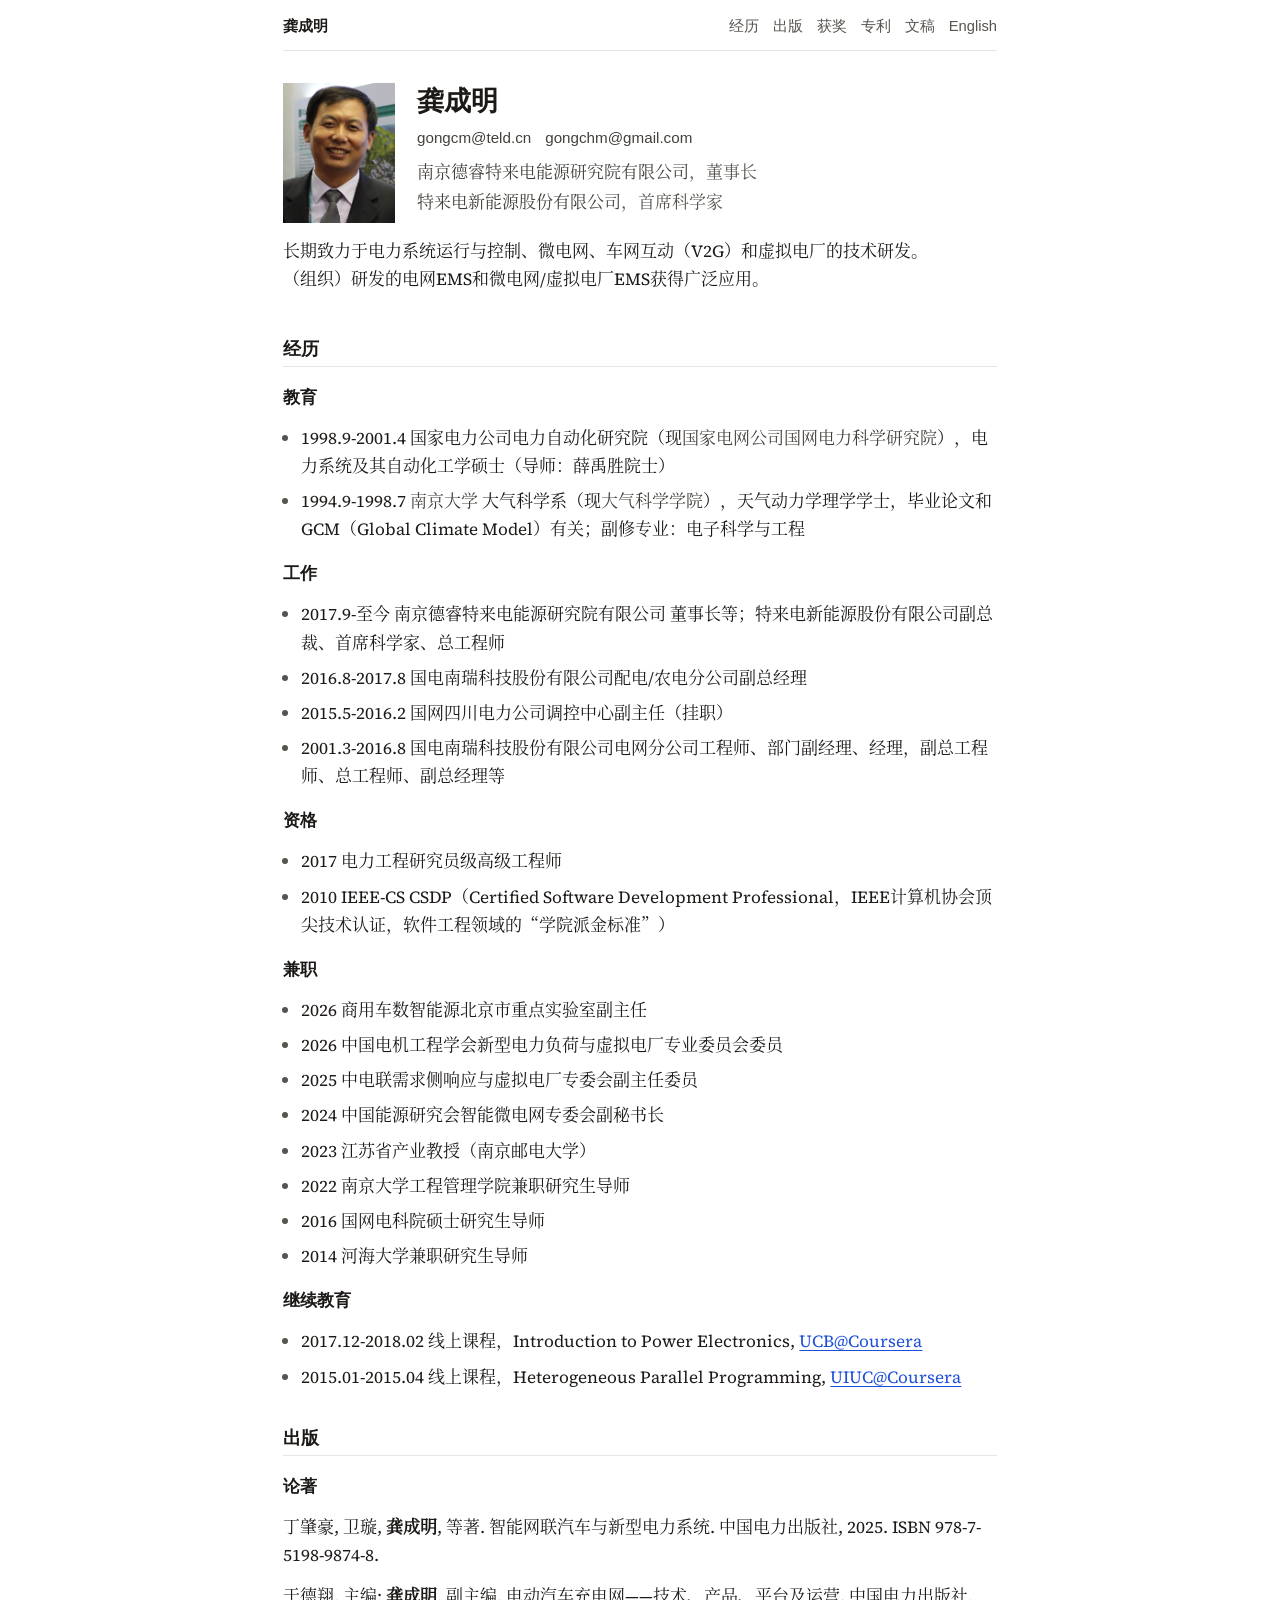
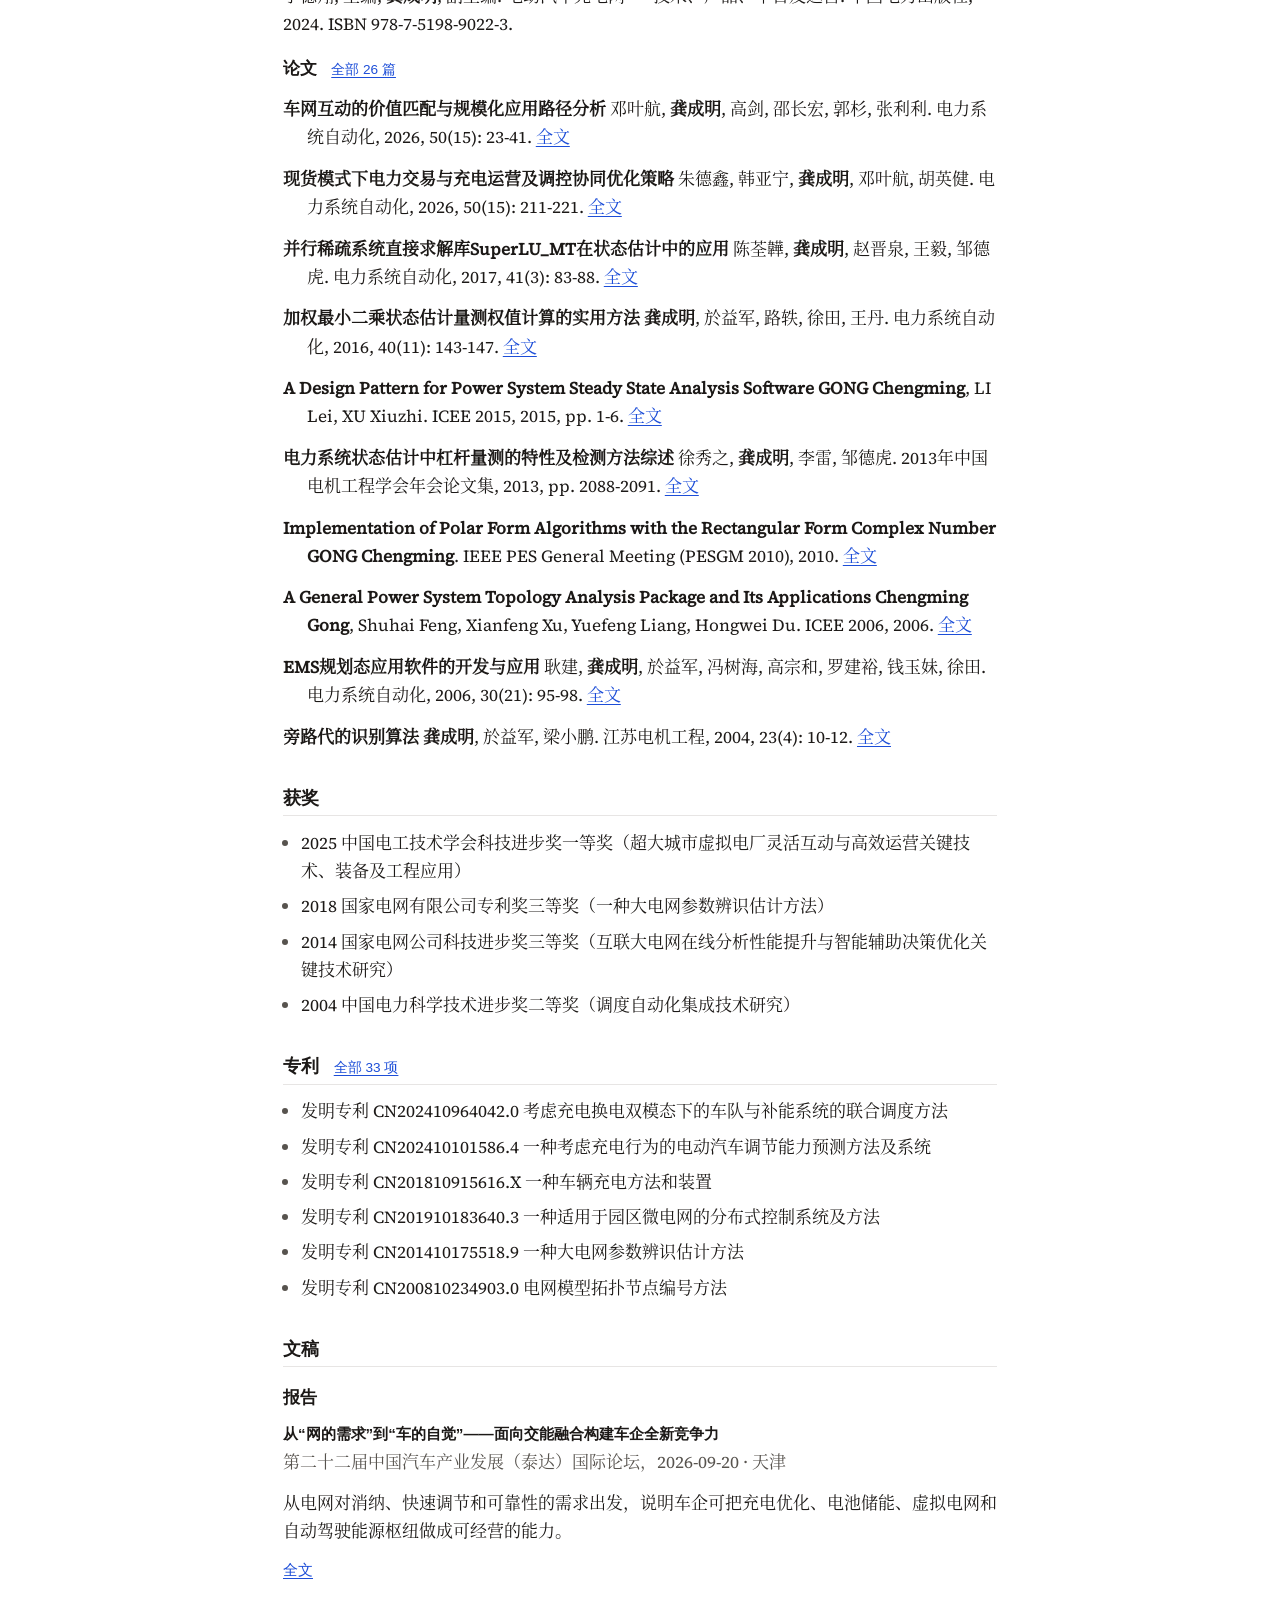
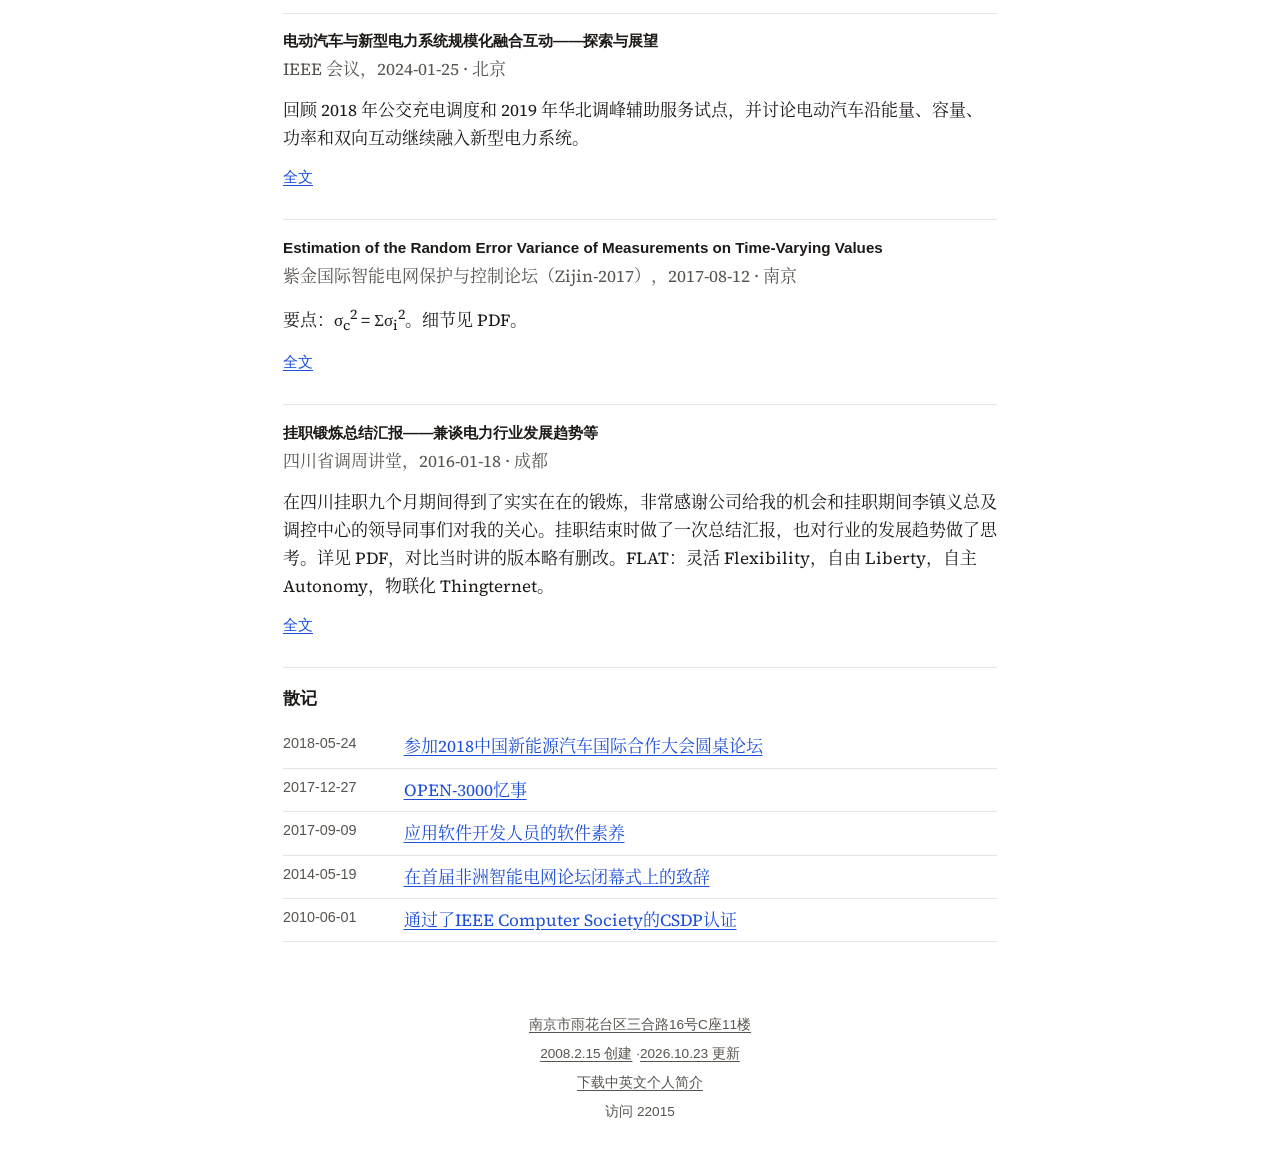
==== commit 18f0988f: "页脚桌面与手机统一居中，访问计数放在最后一行" ====
--- a/index.html
+++ b/index.html
@@ -26,7 +26,7 @@
   <meta name="twitter:image" content="https://gong.cm/pic/photo.jpg">
   <link rel="preload" href="/fonts/gong-song.woff2" as="font" type="font/woff2" crossorigin>
   <link rel="preload" href="/fonts/source-serif-4-regular.woff2" as="font" type="font/woff2" crossorigin>
-  <link rel="stylesheet" href="/css/theme-pro.css?v=26">
+  <link rel="stylesheet" href="/css/theme-pro.css?v=28">
 <script type="application/ld+json">{"@context":"https://schema.org","@type":"Person","name":"龚成明","alternateName":"Gong Chengming","url":"https://gong.cm/","image":"https://gong.cm/pic/photo.jpg","email":"mailto:gongcm@teld.cn","jobTitle":["董事长","副总裁","首席科学家","总工程师"],"worksFor":[{"@type":"Organization","name":"南京德睿特来电能源研究院有限公司","url":"https://deri.org.cn"},{"@type":"Organization","name":"特来电新能源股份有限公司","url":"https://www.teld.cn"}],"alumniOf":[{"@type":"CollegeOrUniversity","name":"南京大学","url":"https://www.nju.edu.cn"},{"@type":"EducationalOrganization","name":"国家电网公司国网电力科学研究院"}],"knowsAbout":["电力系统运行与控制","微电网","车网互动","V2G","虚拟电厂","状态估计"],"sameAs":["https://gong.cm/Gong_Chengming_CV.html","https://github.com/gongchm","https://scholar.google.com/citations?user=jVuWb3QAAAAJ"]}</script>
 </head>
 <body>
@@ -99,8 +99,9 @@
 </main>
 <footer>
   <p class="foot-line"><span class="chunk"><a href="https://map.baidu.com/search?query=%E5%8D%97%E4%BA%AC%E5%B8%82%E9%9B%A8%E8%8A%B1%E5%8F%B0%E5%8C%BA%E4%B8%89%E5%90%88%E8%B7%AF16%E5%8F%B7C%E5%BA%A711%E6%A5%BC">南京市雨花台区三合路16号C座11楼</a></span></p>
-  <p class="foot-line meta"><span class="pair"><span class="chunk"><a href="https://github.com/gongchm/chemmy.name/commits/master">2008.2.15 创建</a></span><span class="chunk"><a href="https://github.com/gongchm/gong.cm/commits/main">2026.10.19 更新</a></span></span><span class="chunk">访问 <span id="visit-count">22015</span></span></p>
+  <p class="foot-line"><span class="pair"><span class="chunk"><a href="https://github.com/gongchm/chemmy.name/commits/master">2008.2.15 创建</a></span><span class="chunk"><a href="https://github.com/gongchm/gong.cm/commits/main">2026.10.23 更新</a></span></span></p>
   <p class="foot-line"><span class="chunk"><a href="/files/gong-chengming-bio.pdf">下载中英文个人简介</a></span></p>
+  <p class="foot-line"><span class="chunk">访问 <span id="visit-count">22015</span></span></p>
 </footer>
 <span id="busuanzi_value_site_pv" hidden></span>
 <script src="/js/visit.js"></script>
--- a/css/theme-pro.css
+++ b/css/theme-pro.css
@@ -172,14 +172,14 @@
   color: var(--muted);
   font-family: var(--sans);
   font-size: .85rem;
+  text-align: center;
 }
 footer a { color: var(--muted); }
 footer p { margin: 0; }
-footer .foot-line + .foot-line { margin-top: .28rem; }
+footer .foot-line + .foot-line { margin-top: .4rem; }
 footer .chunk { display: inline-block; white-space: nowrap; }
-footer .foot-line .chunk:not(:last-child)::after { content: " · "; }
-footer .pair { display: inline; }
-footer .pair:not(:last-child)::after { content: " · "; }
+footer .pair { display: inline; white-space: nowrap; }
+footer .pair .chunk:not(:last-child)::after { content: " · "; }
 .cv .address { margin-top: 1.4rem; }
 
 .doc-head { padding-top: 8px; }
@@ -234,18 +234,6 @@
   .cv .timeline, .cv .timeline tbody, .cv .timeline tr, .cv .timeline td { display: block; width: auto; }
   .cv .period { padding-bottom: 0; }
   .site-nav { gap: 6px 12px; }
-  footer { text-align: center; }
-  footer .foot-line + .foot-line { margin-top: .4rem; }
-  footer .meta {
-    display: flex;
-    flex-direction: column;
-    align-items: center;
-    gap: .4rem;
-  }
-  footer .pair { white-space: nowrap; }
-  footer .pair::after { content: none; }
-  footer .meta > .chunk { display: block; }
-  footer .meta > .chunk::after { content: none; }
 }
 
 main > h1 { font-size: 1.4rem; margin: 1.6rem 0 .35rem; }
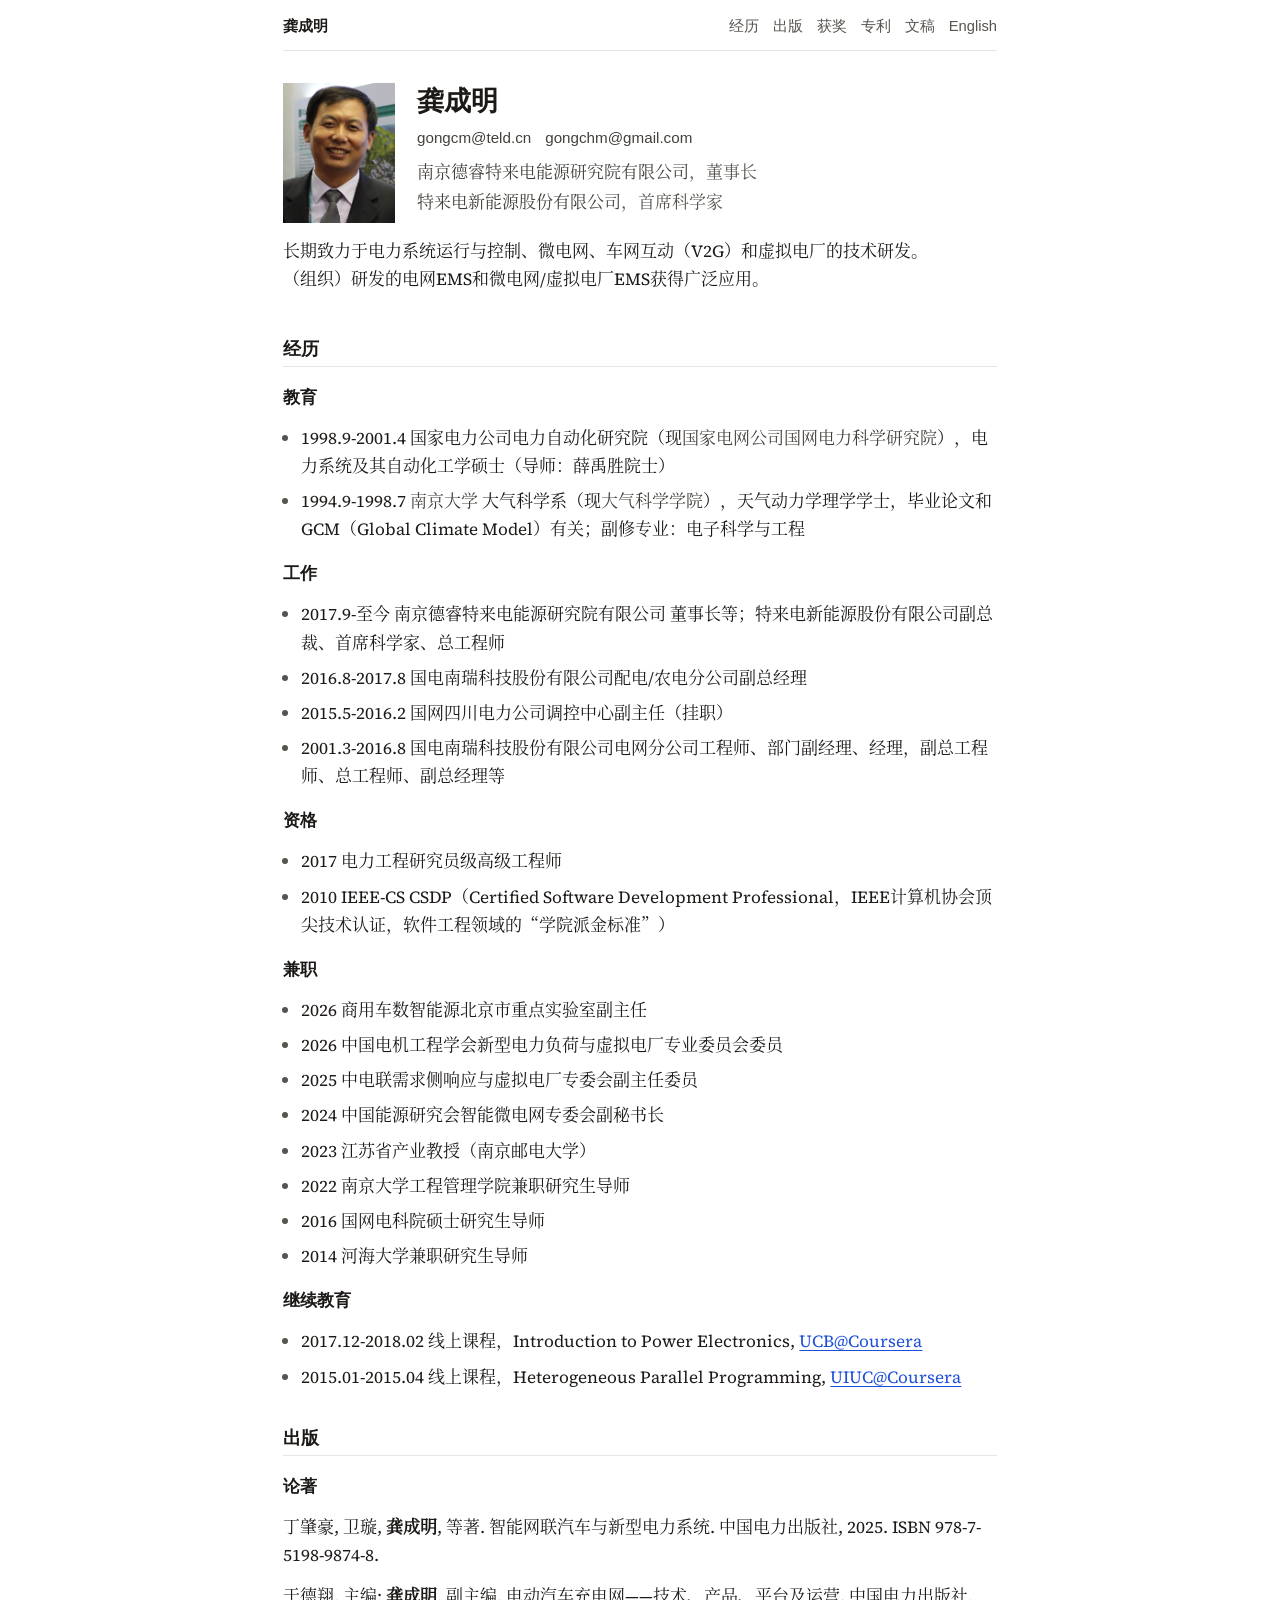
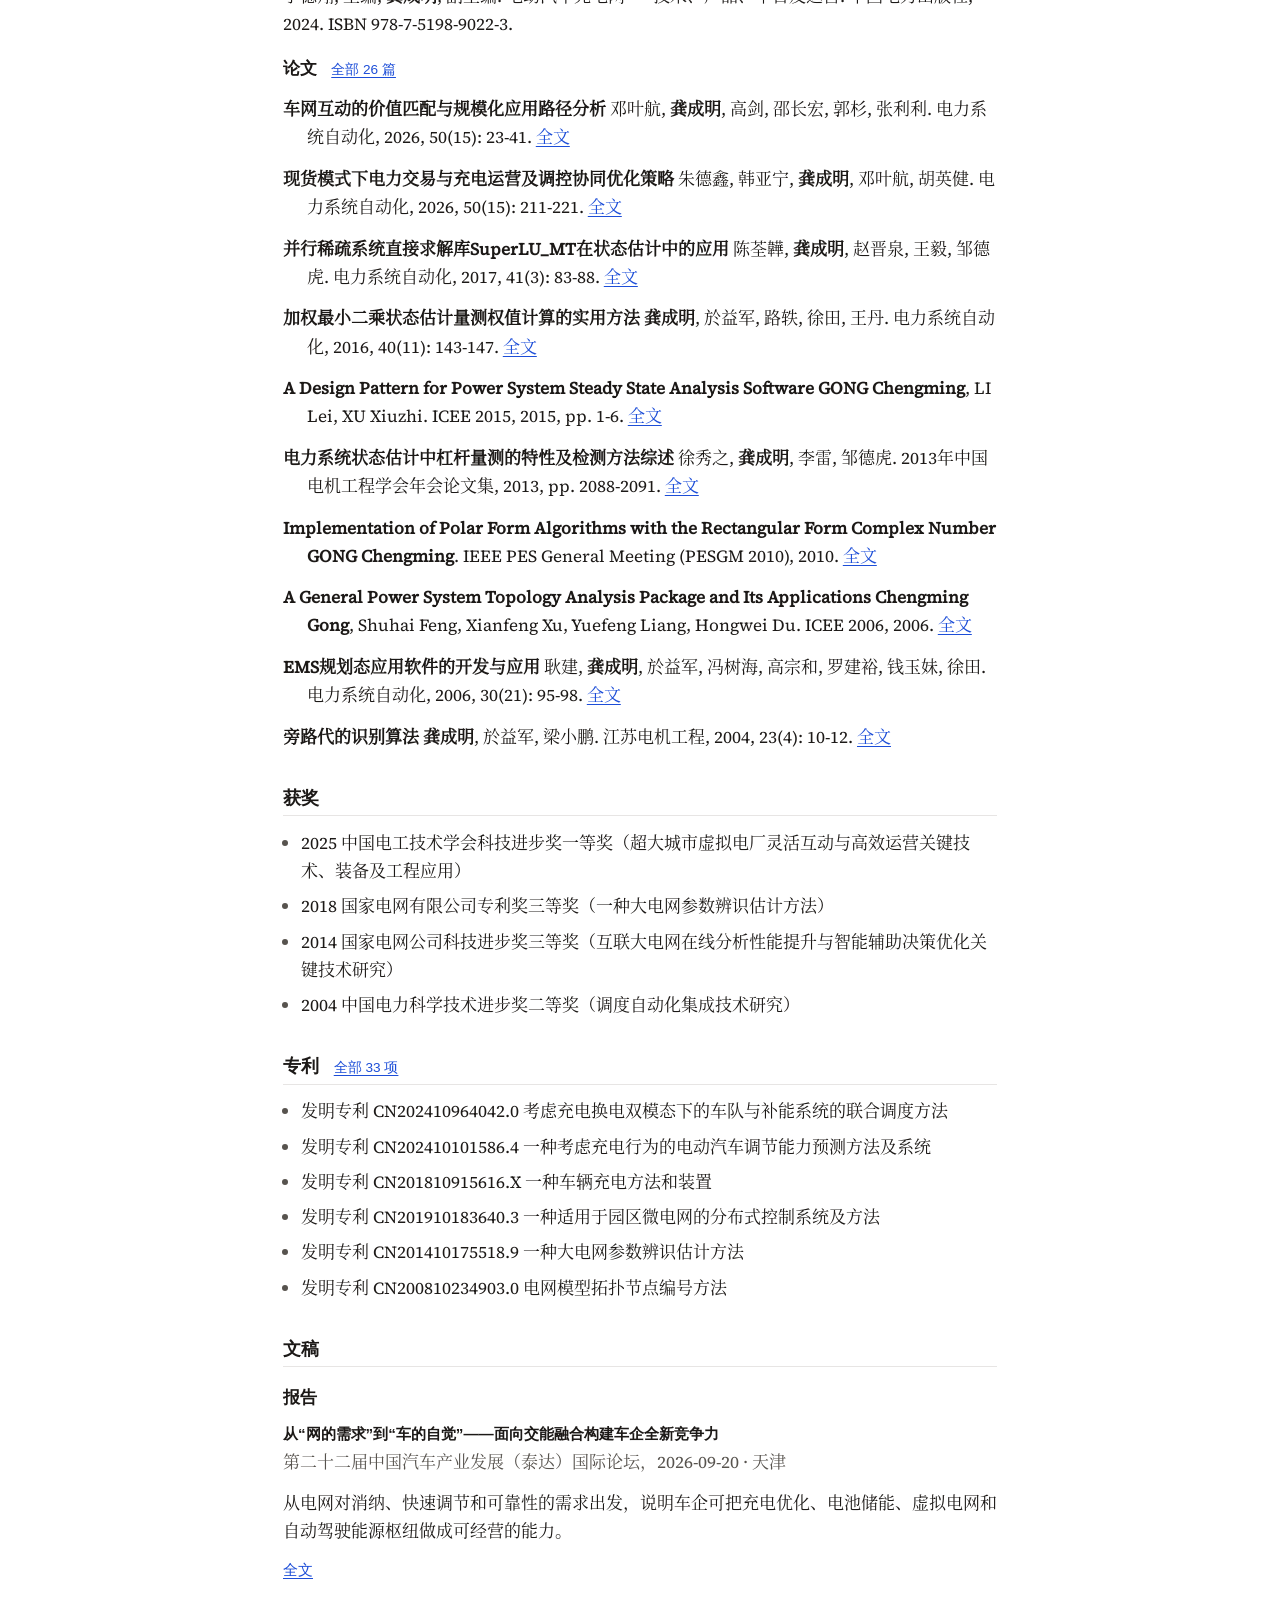
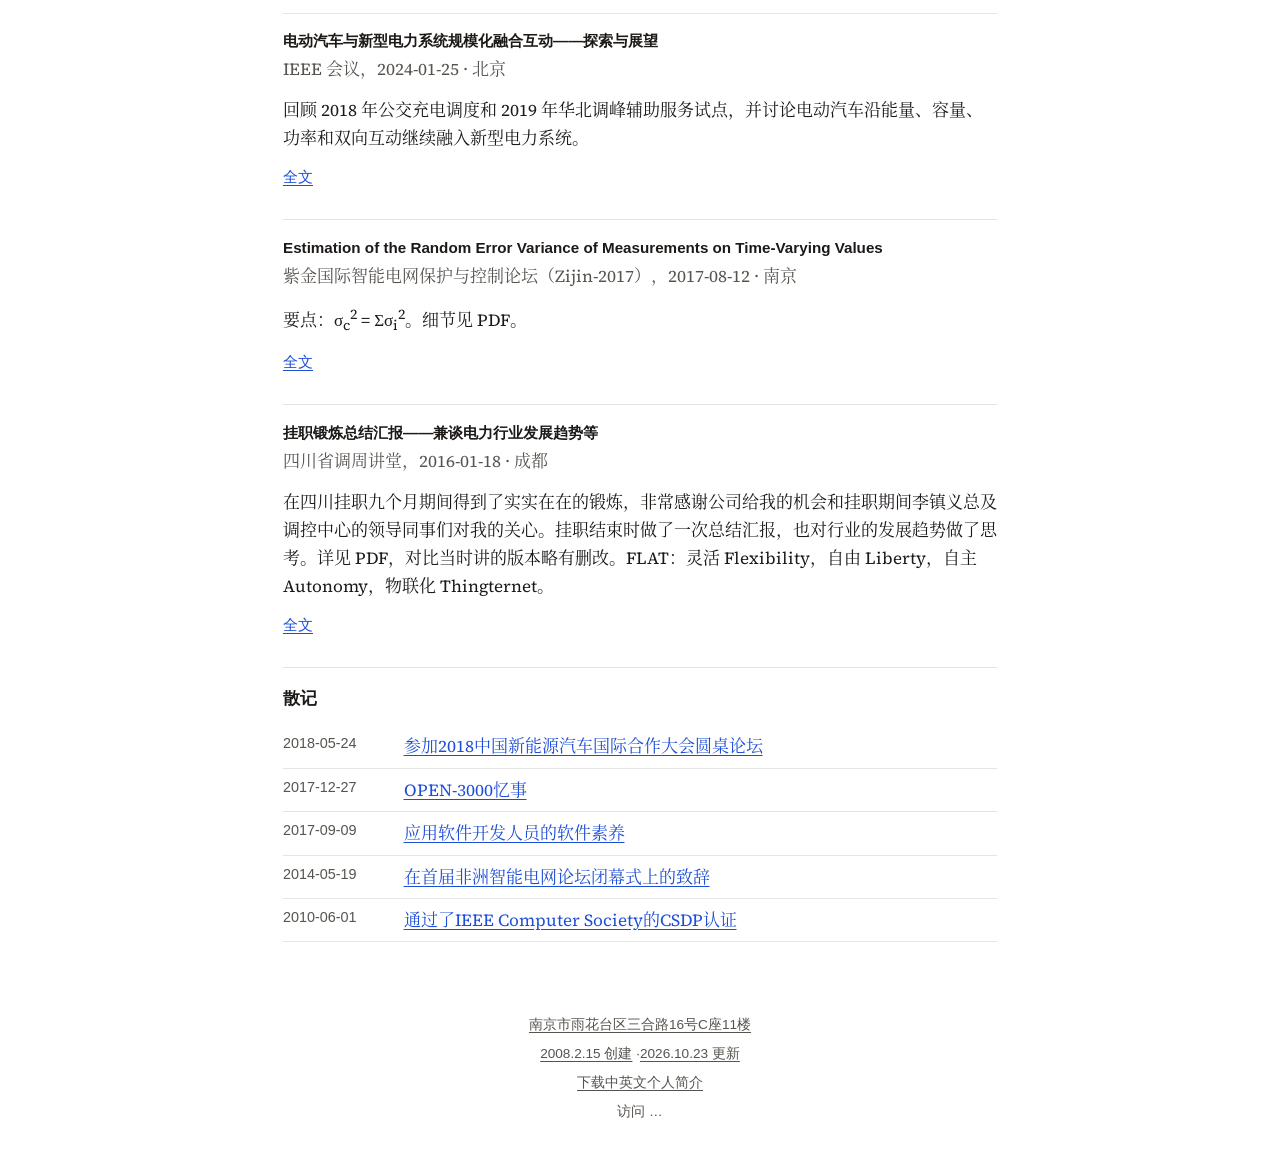
==== commit efd2565f: "访问计数先显示上次结果，不再停在底数上" ====
--- a/index.html
+++ b/index.html
@@ -26,7 +26,7 @@
   <meta name="twitter:image" content="https://gong.cm/pic/photo.jpg">
   <link rel="preload" href="/fonts/gong-song.woff2" as="font" type="font/woff2" crossorigin>
   <link rel="preload" href="/fonts/source-serif-4-regular.woff2" as="font" type="font/woff2" crossorigin>
-  <link rel="stylesheet" href="/css/theme-pro.css?v=28">
+  <link rel="stylesheet" href="/css/theme-pro.css?v=29">
 <script type="application/ld+json">{"@context":"https://schema.org","@type":"Person","name":"龚成明","alternateName":"Gong Chengming","url":"https://gong.cm/","image":"https://gong.cm/pic/photo.jpg","email":"mailto:gongcm@teld.cn","jobTitle":["董事长","副总裁","首席科学家","总工程师"],"worksFor":[{"@type":"Organization","name":"南京德睿特来电能源研究院有限公司","url":"https://deri.org.cn"},{"@type":"Organization","name":"特来电新能源股份有限公司","url":"https://www.teld.cn"}],"alumniOf":[{"@type":"CollegeOrUniversity","name":"南京大学","url":"https://www.nju.edu.cn"},{"@type":"EducationalOrganization","name":"国家电网公司国网电力科学研究院"}],"knowsAbout":["电力系统运行与控制","微电网","车网互动","V2G","虚拟电厂","状态估计"],"sameAs":["https://gong.cm/Gong_Chengming_CV.html","https://github.com/gongchm","https://scholar.google.com/citations?user=jVuWb3QAAAAJ"]}</script>
 </head>
 <body>
@@ -101,9 +101,9 @@
   <p class="foot-line"><span class="chunk"><a href="https://map.baidu.com/search?query=%E5%8D%97%E4%BA%AC%E5%B8%82%E9%9B%A8%E8%8A%B1%E5%8F%B0%E5%8C%BA%E4%B8%89%E5%90%88%E8%B7%AF16%E5%8F%B7C%E5%BA%A711%E6%A5%BC">南京市雨花台区三合路16号C座11楼</a></span></p>
   <p class="foot-line"><span class="pair"><span class="chunk"><a href="https://github.com/gongchm/chemmy.name/commits/master">2008.2.15 创建</a></span><span class="chunk"><a href="https://github.com/gongchm/gong.cm/commits/main">2026.10.23 更新</a></span></span></p>
   <p class="foot-line"><span class="chunk"><a href="/files/gong-chengming-bio.pdf">下载中英文个人简介</a></span></p>
-  <p class="foot-line"><span class="chunk">访问 <span id="visit-count">22015</span></span></p>
+  <p class="foot-line"><span class="chunk">访问 <span id="visit-count"></span></span></p>
 </footer>
 <span id="busuanzi_value_site_pv" hidden></span>
-<script src="/js/visit.js"></script>
+<script src="/js/visit.js?v=2"></script>
 </body>
 </html>
--- a/css/theme-pro.css
+++ b/css/theme-pro.css
@@ -180,6 +180,7 @@
 footer .chunk { display: inline-block; white-space: nowrap; }
 footer .pair { display: inline; white-space: nowrap; }
 footer .pair .chunk:not(:last-child)::after { content: " · "; }
+#visit-count:empty::before { content: "…"; }
 .cv .address { margin-top: 1.4rem; }
 
 .doc-head { padding-top: 8px; }
